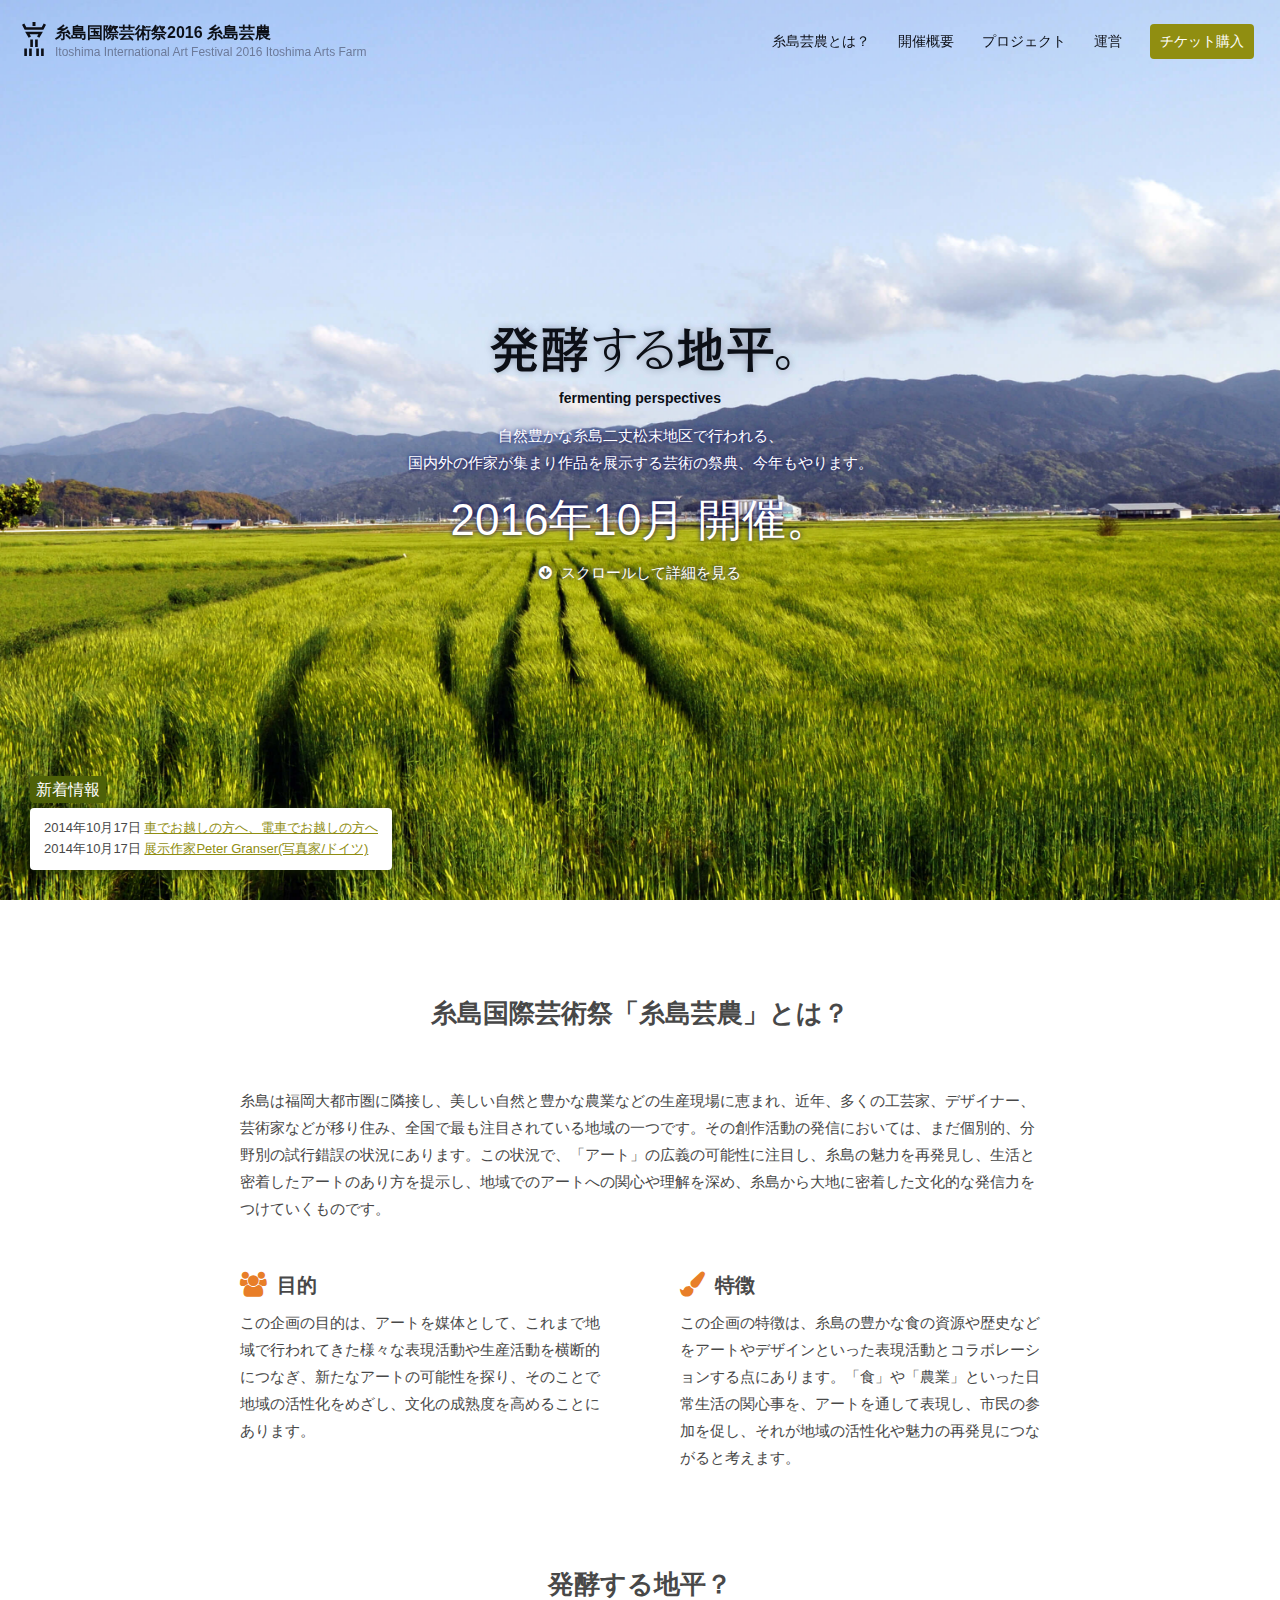
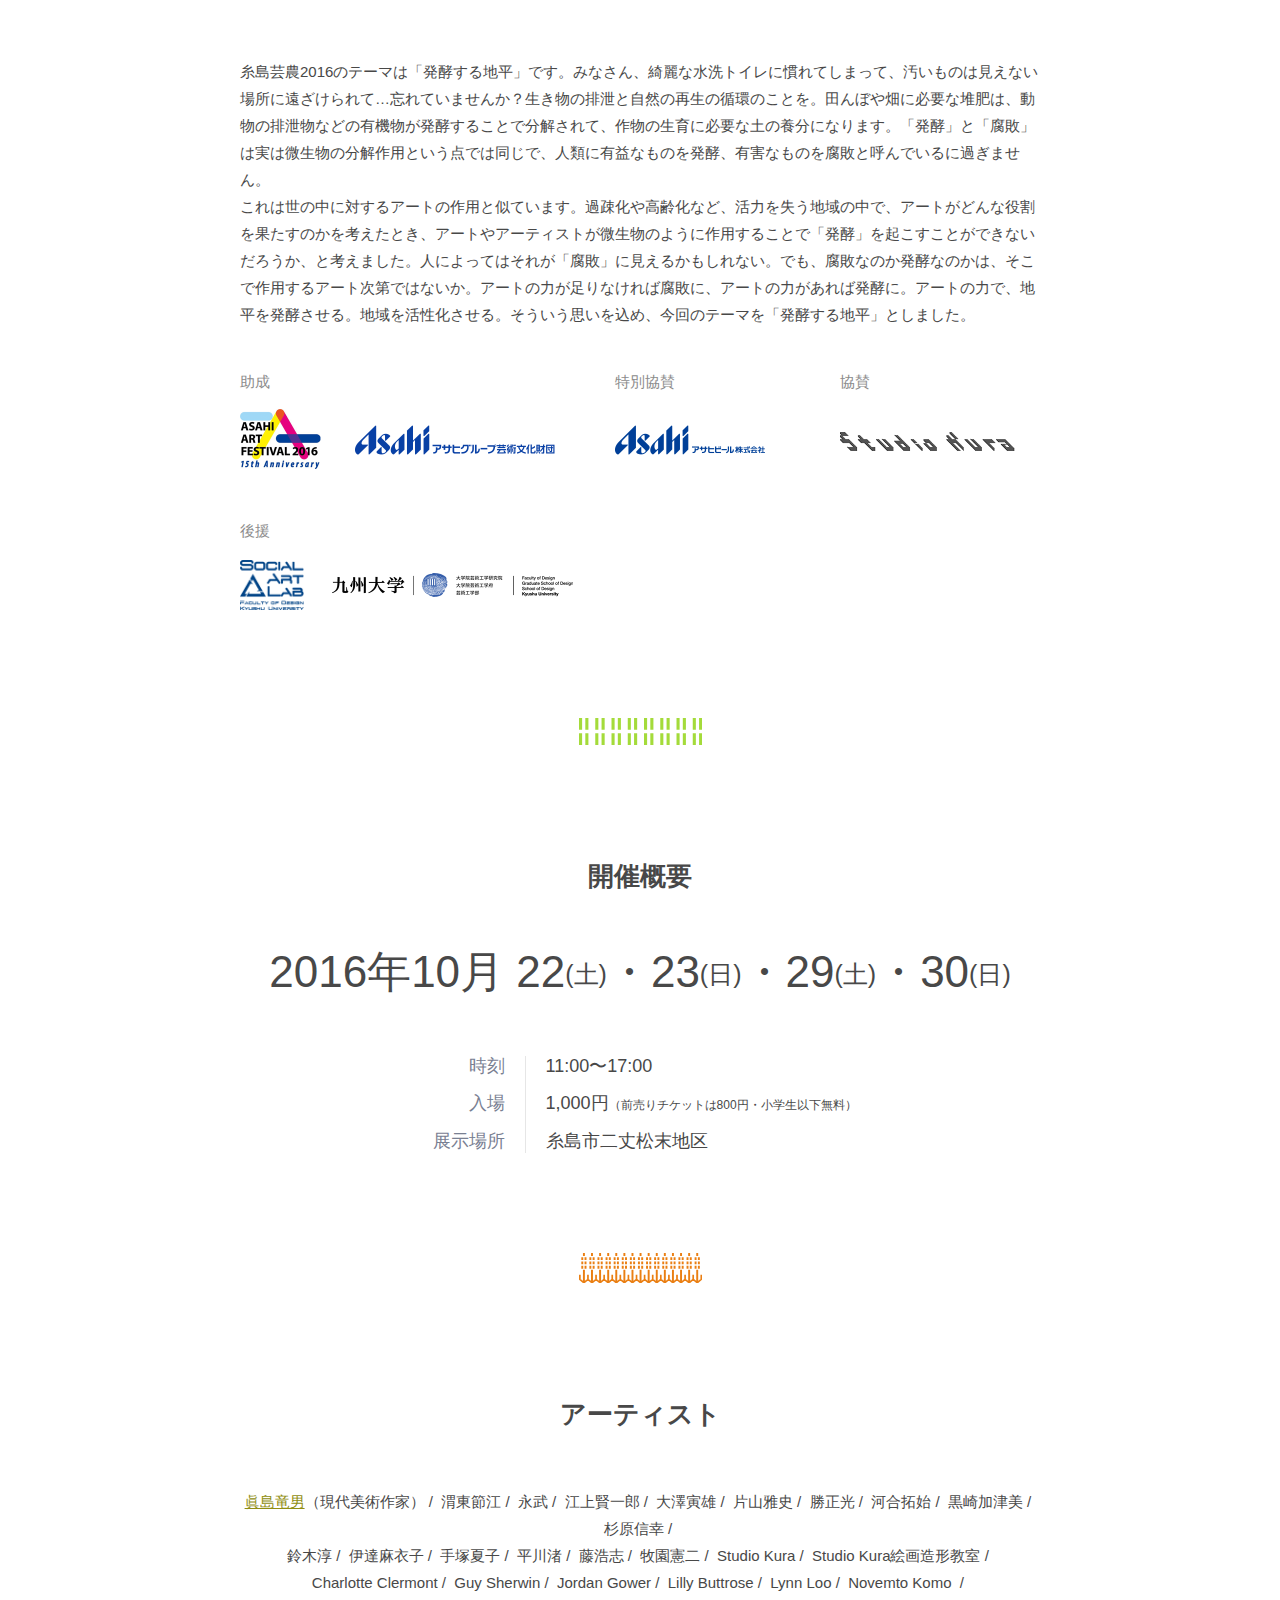
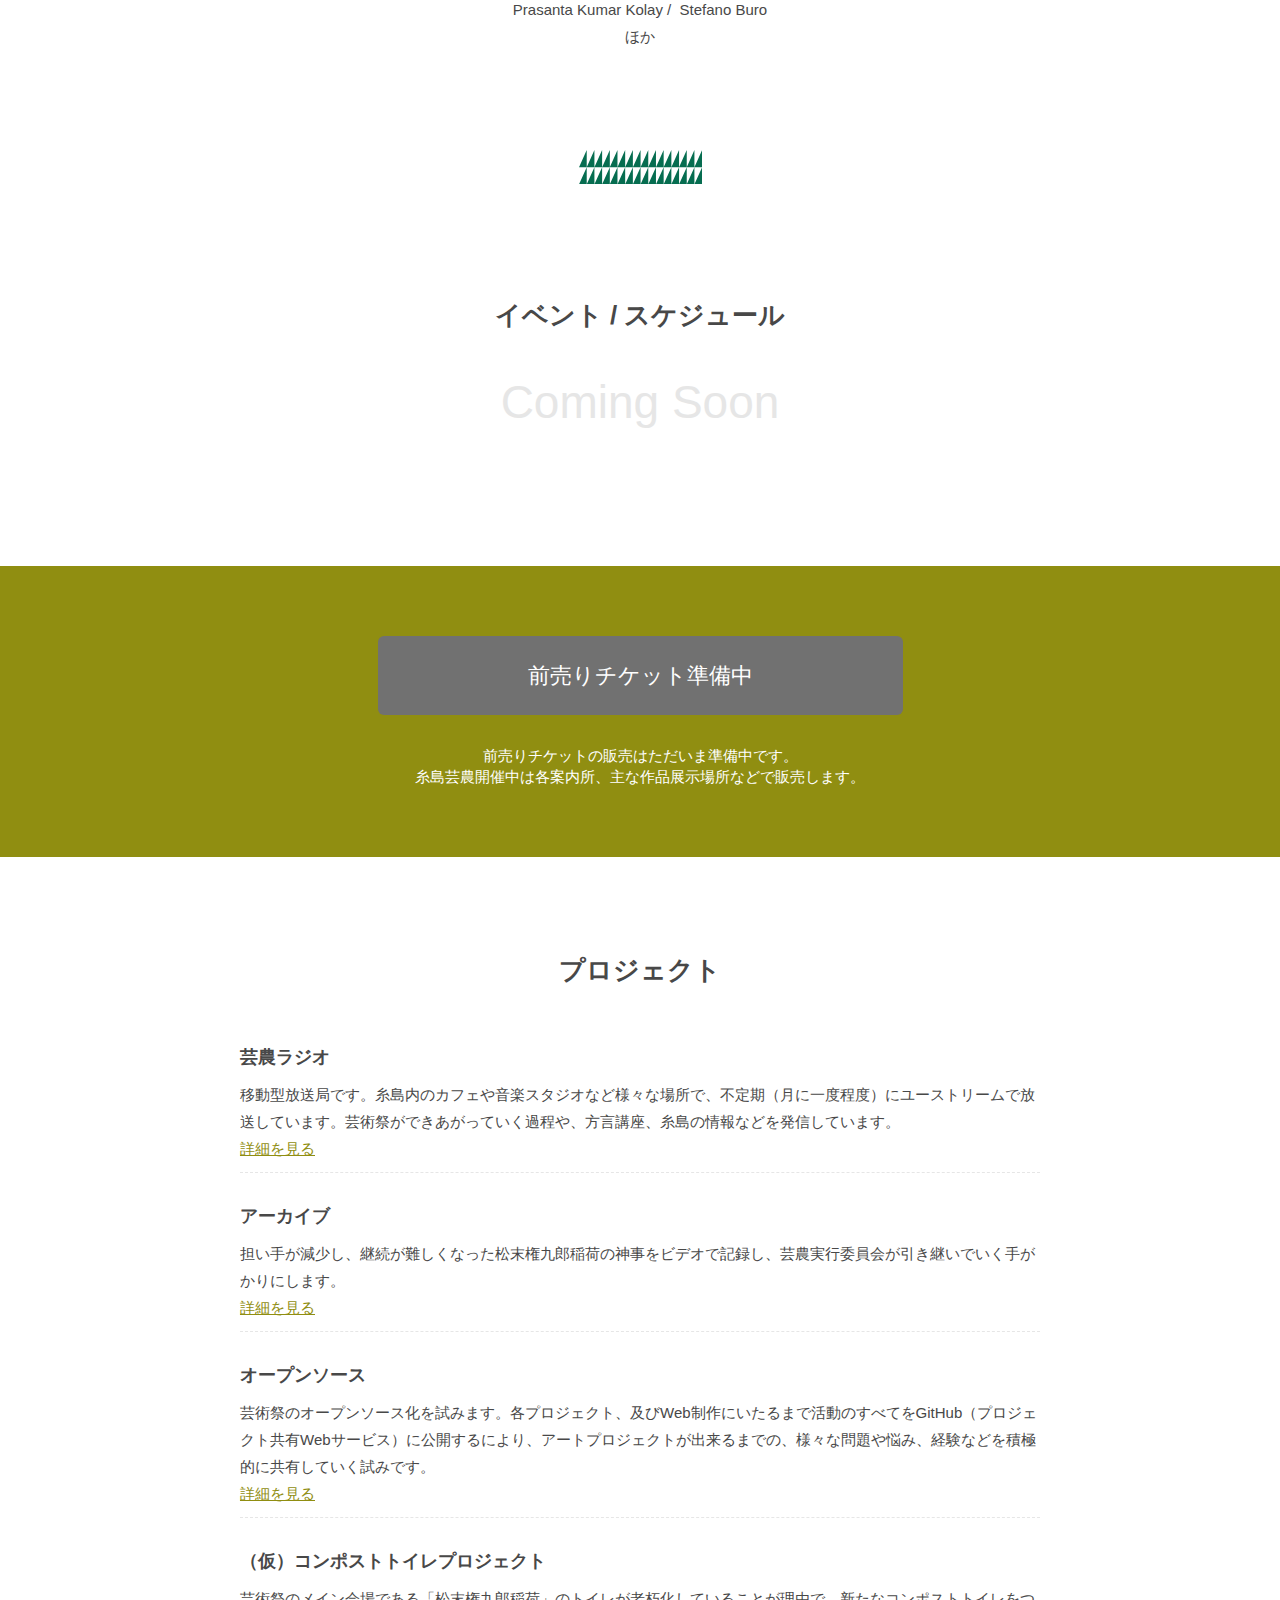
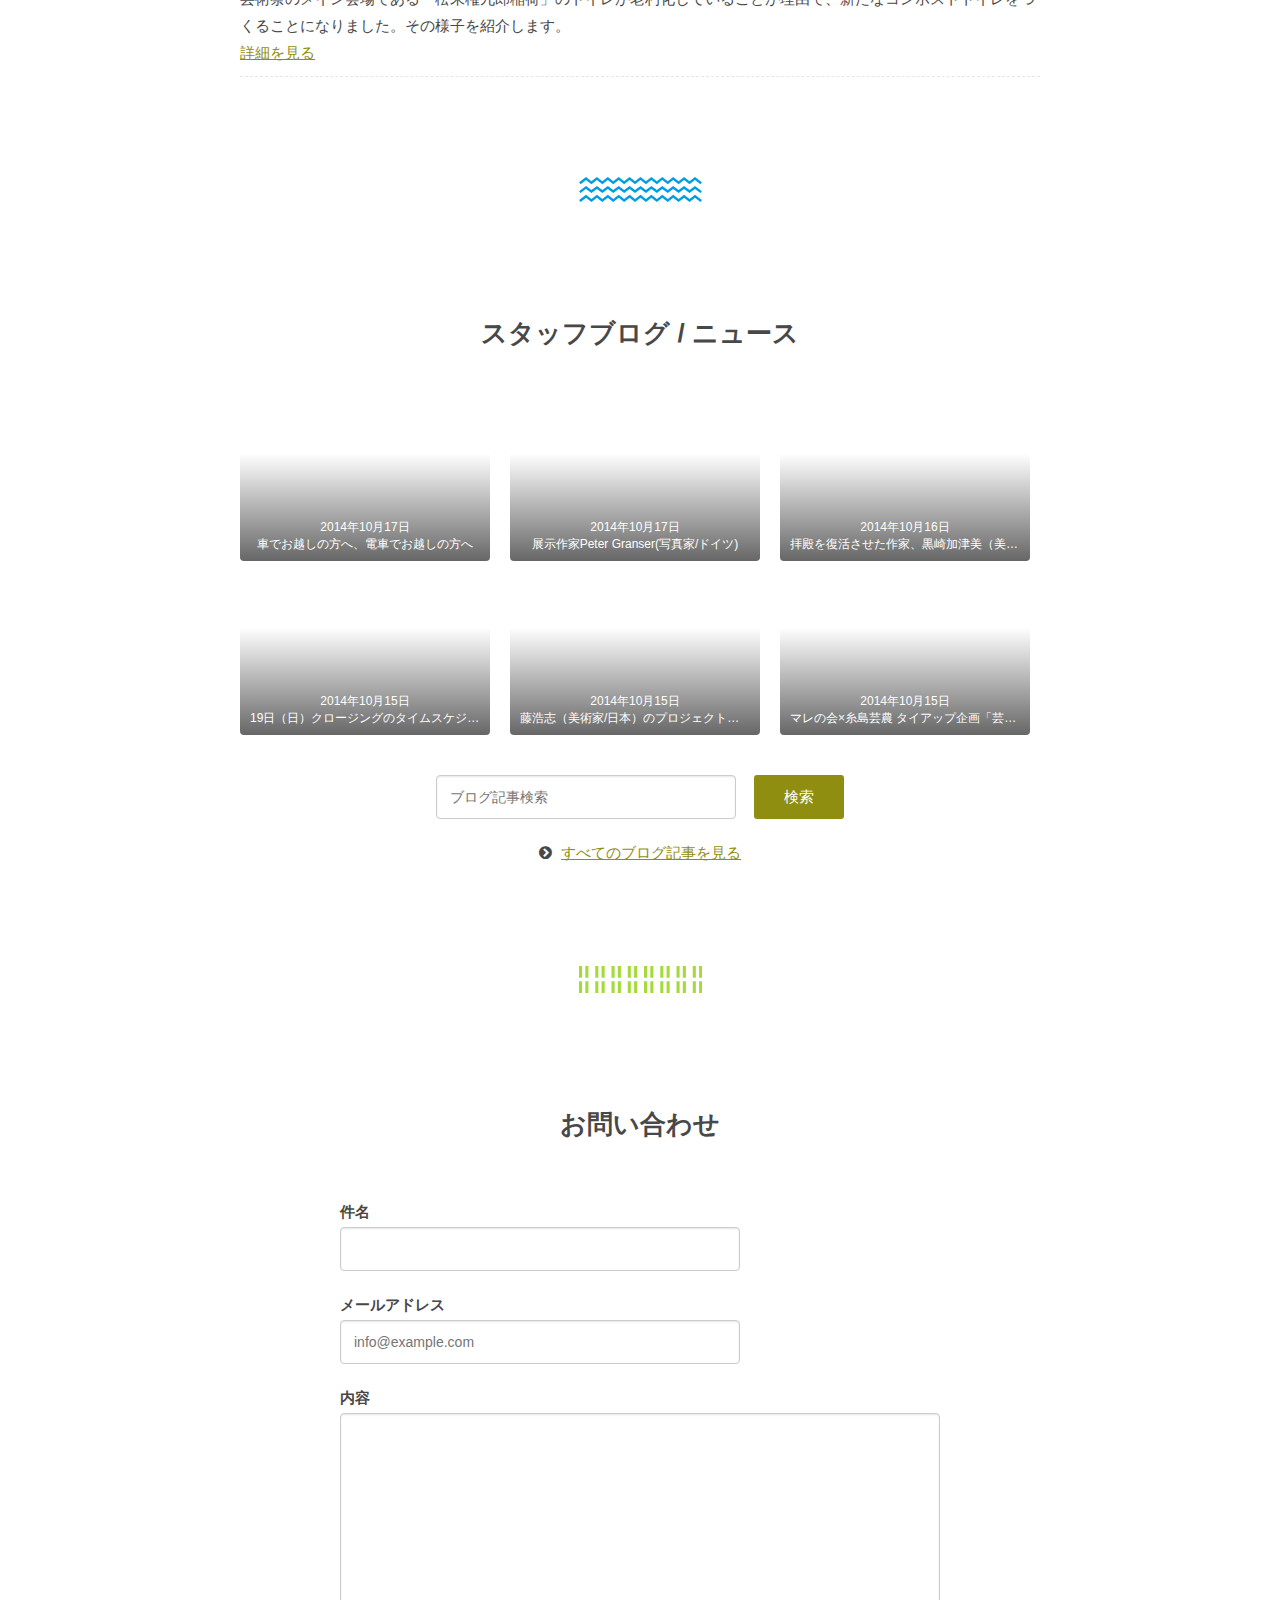
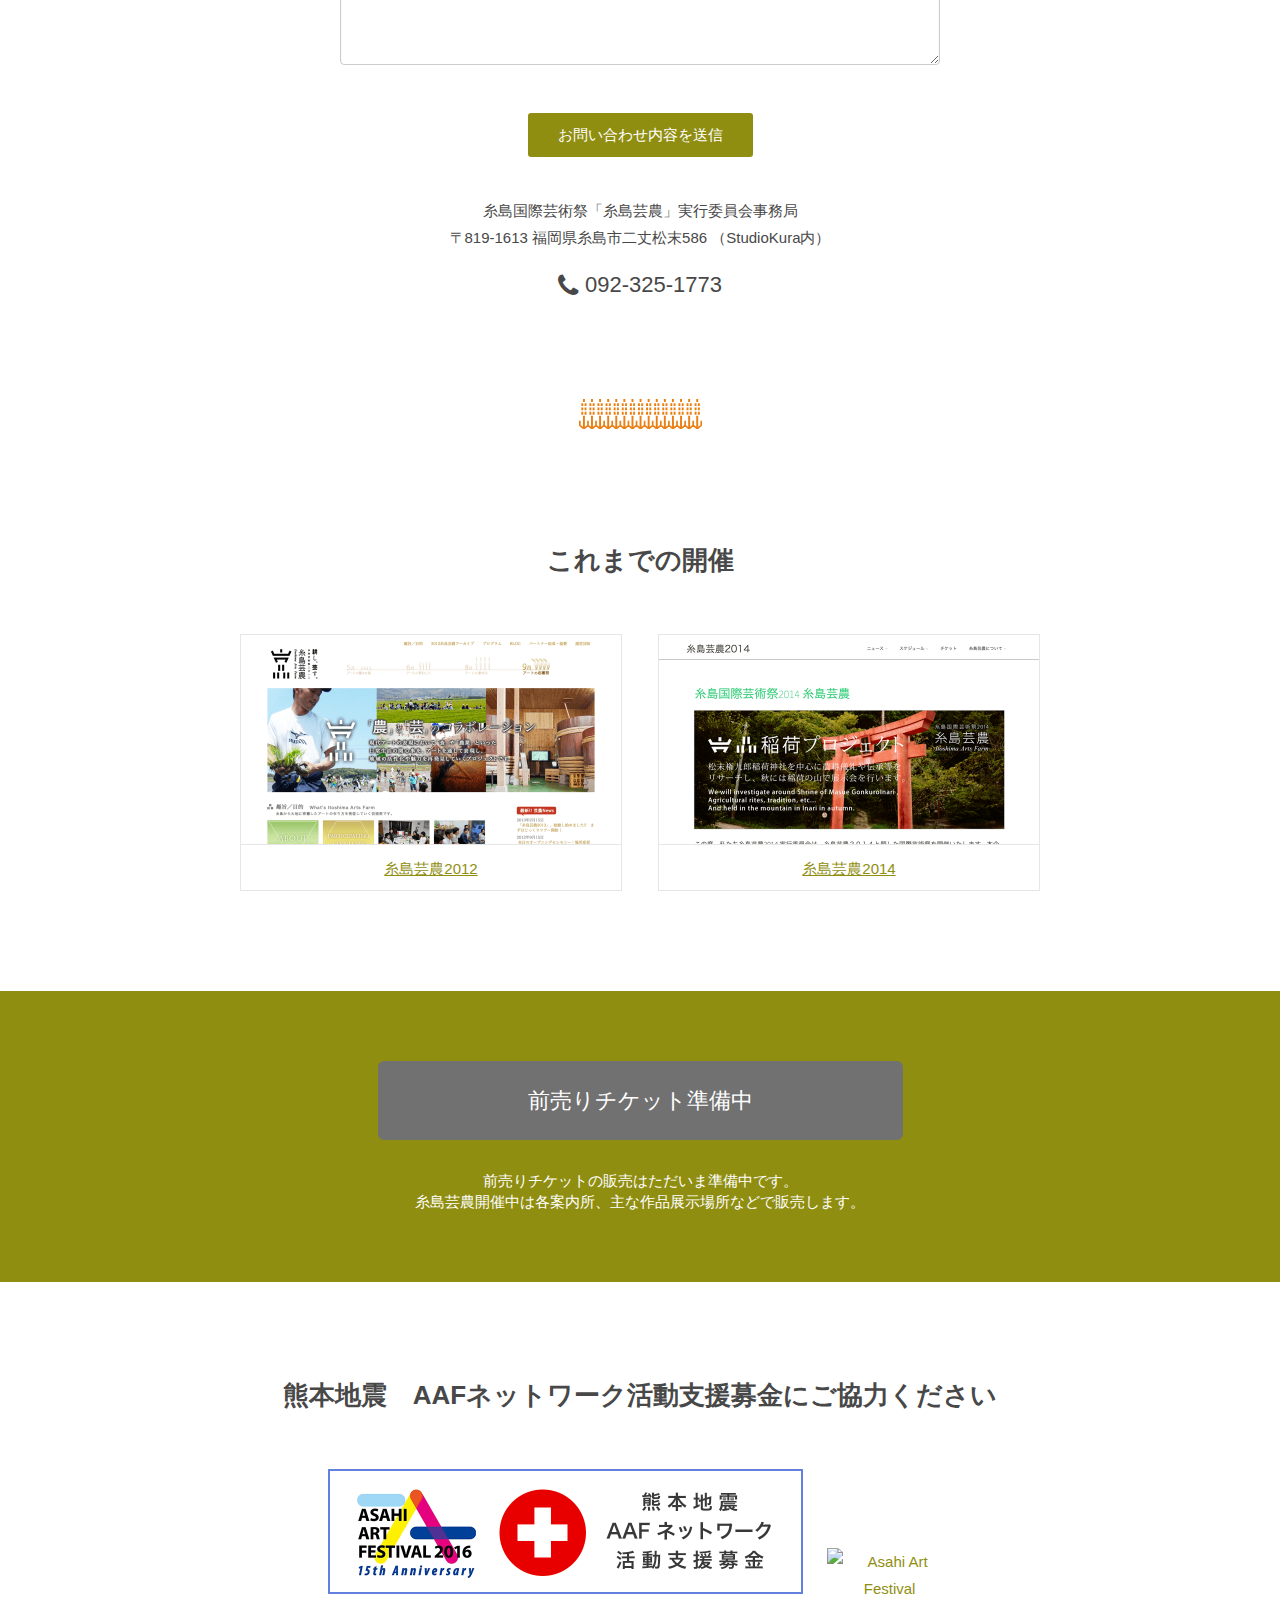
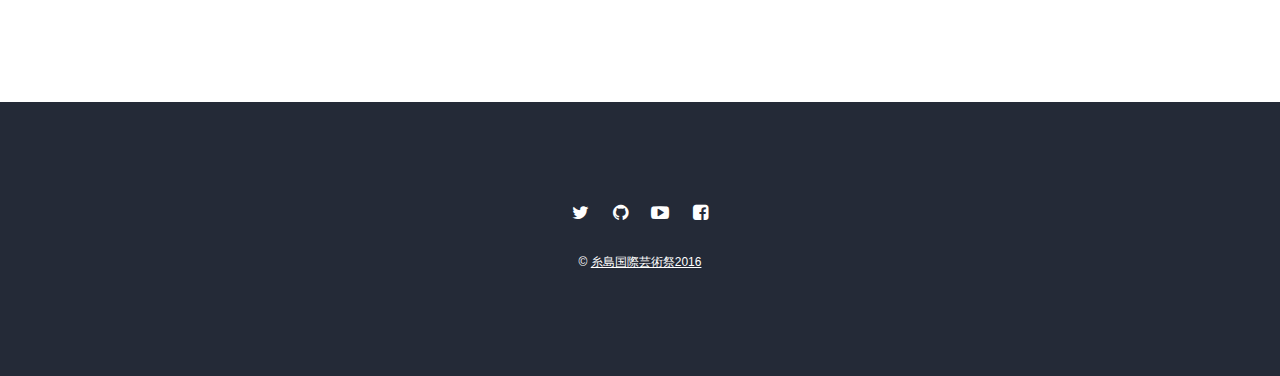
==== index.html @ dcbe7657 "アーティストを追加＋真島さん固定ページへのリンク追加" ====
<!DOCTYPE html>
<html lang="ja">
<head>
  <meta charset="utf-8">
  <meta name="viewport" content="width=device-width">
  <meta name="author" content="糸島芸農2016 実行委員会">
  <title>糸島国際芸術祭2016 糸島芸農 Itoshima International Art Festival 2016 Itoshima Arts Farm</title>
  <meta name="Description" content="自然豊かな糸島二丈松末地区で行われる、国内外の作家が集まり作品を展示する芸術の祭典、今年もやります。">
  <link href="./css/style.css" media="all" rel="stylesheet" type="text/css">
  <link href="./css/font-awesome.min.css" media="all" rel="stylesheet" type="text/css">
  <link rel="apple-touch-icon" sizes="57x57"   href="./images/apple-touch-icon/apple-touch-icon-57x57-precomposed.png">
  <link rel="apple-touch-icon" sizes="114x114" href="./images/apple-touch-icon/apple-touch-icon-114x114-precomposed.png">
  <link rel="apple-touch-icon" sizes="72x72"   href="./images/apple-touch-icon/apple-touch-icon-72x72-precomposed.png">
  <link rel="apple-touch-icon" sizes="144x144" href="./images/apple-touch-icon/apple-touch-icon-144x144-precomposed.png">
  <link rel="icon" href="./images/favicon.ico">
  <script src="./js/header-scroll.js"></script>
  <!-- drawer.css -->
  <link rel="stylesheet" href="./css/drawer.min.css">
  <!-- jquery & iScroll -->
  <script src="./js/jquery.min.js"></script>
  <script src="./js/iscroll.min.js"></script>
  <!-- drawer.js -->
  <script src="./js/drawer.min.js"></script>
  <script src="./js/drawer.js"></script>
  <!-- ページ内リンク遷移時ヘッダーの高さ分ずらす・滑らかに動かす -->
  <script src="./js/jquery-top-header-hight.js"></script>
</head>
<body>
<div class="header header-fullscreen">
  <header>
    <div class="header-inner header-inner-hidden" id="header">
      <h1 class="header-inner-left">
        <a href="./index.html">糸島国際芸術祭2016 糸島芸農<br><span class="english">Itoshima International Art Festival 2016 Itoshima Arts Farm</span></a>
      </h1>

      <div class="drawer drawer--right">
          <button type="button" class="drawer-toggle drawer-hamburger">
            <span class="sr-only">toggle navigation</span>
            <span class="drawer-hamburger-icon"></span>
          </button>
          <nav class="drawer-nav" role="navigation">
            <ul class="drawer-menu">
              <li><a href="#ito-about" class="drawer-menu-item">糸島芸農とは？</a></li>
              <li><a href="#ito-about" class="drawer-menu-item">目的と概要</a></li>
              <li><a href="#ito-theme" class="drawer-menu-item">「発酵する地平」とは</a></li>
              <li><a href="./sample.pdf" class="drawer-menu-item">プレスリリース</a></li>
              <li><a href="#ito-overview" class="drawer-menu-item">開催概要</a></li>
              <li><a href="#ito-artist" class="drawer-menu-item">アーティスト</a></li>
              <li><a href="#ito-schedule" class="drawer-menu-item">イベント&nbsp;/&nbsp;スケジュール</a></li>
              <li><a href="#ito-project" class="drawer-menu-item">プロジェクト</a></li>
              <li><a href="./page.html" class="drawer-menu-item">運営</a></li>
              <li><a href="./page.html" class="drawer-menu-item">運営メンバー</a></li>
              <li><a href="./list.html" class="drawer-menu-item">スタッフブログ&nbsp;/&nbsp;ニュース</a></li>
              <li><a href="#ito-contact" class="drawer-menu-item">お問い合わせ</a></li>
              <li><a href="#ito-history" class="drawer-menu-item">これまでの開催</a></li>
              <li><a href="#ito-ticket" class="drawer-menu-item">チケット購入</a></li>
          </nav>
      </div>

      <div class="navigation header-inner-right">
        <nav>
          <ul>
            <li>
              <a href="#ito-about" class="root">糸島芸農とは？</a>
              <ul>
                <li><a href="#ito-about">目的と概要</a></li>
                <li><a href="#ito-thema">「発酵する地平」とは</a></li>
                <li><a href="./sample.pdf">プレスリリース</a></li>
              </ul>
            </li>
            <li>
              <a href="#ito-overview" class="root">開催概要</a>
              <ul>
                <li><a href="#ito-artist">アーティスト</a></li>
                <li><a href="#ito-schedule">イベント&nbsp;/&nbsp;スケジュール</a></li>
              </ul>
            </li>
            <li><a href="#ito-project" class="root">プロジェクト</a></li>
            <li>
              <a href="./page.html" class="root">運営</a>
              <ul>
                <li><a href="./page.html">運営メンバー</a></li>
                <li><a href="./list.html">スタッフブログ&nbsp;/&nbsp;ニュース</a></li>
                <li><a href="#ito-contact">お問い合わせ</a></li>
                <li><a href="#ito-history">これまでの開催</a></li>
              </ul>
            <li><a href="#ito-ticket" class="ticket">チケット購入</a></li>
          </ul>
        </nav>
      </div>

    </div>
  </header>
  <div class="copy">
    <h2>
      <img src="./images/copy.png" alt="発酵する地平" width="313">
      <span class="copy-english">fermenting perspectives</span>
    </h2>
    <p>自然豊かな糸島二丈松末地区で行われる、<br>国内外の作家が集まり作品を展示する芸術の祭典、今年もやります。</p>
    <p class="header-time">2016年10月&nbsp;開催。</p>
    <div class="header-scroll">
      <i class="fa fa-arrow-circle-down fa-1x entr-link-icon"></i>
      <a href="#ito-about">スクロールして詳細を見る</a>
    </div>
  </div>
  <div class="news">
    <h2>新着情報</h2>
    <ul>
      <li>2014年10月17日&nbsp;<a href="" target="_blank">車でお越しの方へ、電車でお越しの方へ</a></li>
      <li>2014年10月17日&nbsp;<a href="" target="_blank">展示作家Peter Granser(写真家/ドイツ)</a></li>
    </ul>
  </div>
</div>
<section>
  <div class="container">
    <h2 class="title" id="ito-about">糸島国際芸術祭「糸島芸農」とは？</h2>
    <p>糸島は福岡大都市圏に隣接し、美しい自然と豊かな農業などの生産現場に恵まれ、近年、多くの工芸家、デザイナー、芸術家などが移り住み、全国で最も注目されている地域の一つです。その創作活動の発信においては、まだ個別的、分野別の試行錯誤の状況にあります。この状況で、「アート」の広義の可能性に注目し、糸島の魅力を再発見し、生活と密着したアートのあり方を提示し、地域でのアートへの関心や理解を深め、糸島から大地に密着した文化的な発信力をつけていくものです。</p>
    <div class="about-inner container-left">
      <h3 class="inner-title"><i class="fa fa-users about-icon"></i>目的</h3>
      <p>この企画の目的は、アートを媒体として、これまで地域で行われてきた様々な表現活動や生産活動を横断的につなぎ、新たなアートの可能性を探り、そのことで地域の活性化をめざし、文化の成熟度を高めることにあります。</p>
    </div>
    <div class="about-inner container-right">
      <h3 class="inner-title"><i class="fa fa-paint-brush about-icon"></i>特徴</h3>
      <p>この企画の特徴は、糸島の豊かな食の資源や歴史などをアートやデザインといった表現活動とコラボレーションする点にあります。「食」や「農業」といった日常生活の関心事を、アートを通して表現し、市民の参加を促し、それが地域の活性化や魅力の再発見につながると考えます。</p>
    </div>
  </div>
</section>
<section>
  <div class="container">
    <h2 class="title" id="ito-thema">発酵する地平？</h2>
    <p>糸島芸農2016のテーマは「発酵する地平」です。みなさん、綺麗な水洗トイレに慣れてしまって、汚いものは見えない場所に遠ざけられて…忘れていませんか？生き物の排泄と自然の再生の循環のことを。田んぼや畑に必要な堆肥は、動物の排泄物などの有機物が発酵することで分解されて、作物の生育に必要な土の養分になります。「発酵」と「腐敗」は実は微生物の分解作用という点では同じで、人類に有益なものを発酵、有害なものを腐敗と呼んでいるに過ぎません。</p>
    <p>これは世の中に対するアートの作用と似ています。過疎化や高齢化など、活力を失う地域の中で、アートがどんな役割を果たすのかを考えたとき、アートやアーティストが微生物のように作用することで「発酵」を起こすことができないだろうか、と考えました。人によってはそれが「腐敗」に見えるかもしれない。でも、腐敗なのか発酵なのかは、そこで作用するアート次第ではないか。アートの力が足りなければ腐敗に、アートの力があれば発酵に。アートの力で、地平を発酵させる。地域を活性化させる。そういう思いを込め、今回のテーマを「発酵する地平」としました。</p>
    <div class="container-left sponsor sponsor-1">
      <h4>助成</h4>
      <img src="./images/sponsor/sponsor_aaf.png" alt="アサヒ・アート・フェスティバル" width="81">
      <img src="./images/sponsor/sponsor_asahi_art.png" alt="公益財団法人 アサヒグループ芸術文化財団" width="200" class="sponsor-asahi">
    </div>
    <div class="container-left sponsor sponsor-2">
      <h4>特別協賛</h4>
      <img src="./images/sponsor/sponsor_asahi.png" alt="アサヒビール株式会社" width="150" class="sponsor-asahi-art">
    </div>
    <div class="container-right sponsor sponsor-3">
      <h4>協賛</h4>
      <img src="./images/sponsor/sponsor_sk.png" alt="StudioKura" width="175" class="sponsor-sk">
    </div>
    <div class="container-left sponsor sponsor-4">
      <h4>後援</h4>
      <img src="./images/sponsor/sponsor_sal.png" alt="Social Art Lab" width="64" class="sponsor-sal">
      <img src="./images/sponsor/sponsor_kyushu_u.png" alt="九州大学" width="241" class="sponsor-kyushu-u">
    </div>
  </div>
</section>
<div class="border">
  <img src="./images/border/border_01.svg" alt="border" width="123">
</div>
<section>
  <div class="container">
    <h2 class="title" id="ito-overview">開催概要</h2>
    <p class="event-about-time"><span class="event-about-time-ym">2016年10月</span>&nbsp;22<span class="event-about-time-small">(土)</span>・23<span class="event-about-time-small">(日)</span>・29<span class="event-about-time-small">(土)</span>・30<span class="event-about-time-small">(日)</span></p>
    <table border="0" cellspacing="0" cellpadding="0" class="event-about">
      <tr>
        <th valign="top">時刻</th>
        <td valign="top">11:00〜17:00</td>
      </tr>
      <tr>
        <th valign="top">入場</th>
        <td valign="top">1,000円<span class="event-abou-small">（前売りチケットは800円・小学生以下無料）</span></td>
      </tr>
      <tr>
        <th valign="top">展示場所</th>
        <td valign="top">糸島市二丈松末地区</td>
      </tr>
    </table>
  </div>
</section>
<div class="border">
  <img src="./images/border/border_02.svg" alt="border" width="123">
</div>
<section>
  <div class="container">
    <h2 class="title" id="ito-artist">アーティスト</h2>
    <p class="center">
      <a href="http://www.ito-artsfarm.com/majima/">眞島竜男</a>（現代美術作家）&nbsp;/&nbsp;
        渭東節江&nbsp;/&nbsp;
        永武&nbsp;/&nbsp;
        江上賢一郎&nbsp;/&nbsp;
        大澤寅雄&nbsp;/&nbsp;
        片山雅史&nbsp;/&nbsp;
        勝正光&nbsp;/&nbsp;
        河合拓始&nbsp;/&nbsp;
        黒崎加津美&nbsp;/&nbsp;
        杉原信幸&nbsp;/&nbsp;<br> 
        鈴木淳&nbsp;/&nbsp;
        伊達麻衣子&nbsp;/&nbsp;
        手塚夏子&nbsp;/&nbsp;
        平川渚&nbsp;/&nbsp;
        藤浩志&nbsp;/&nbsp;
        牧園憲二&nbsp;/&nbsp;
        Studio Kura&nbsp;/&nbsp;
        Studio Kura絵画造形教室&nbsp;/&nbsp;<br> 
        Charlotte Clermont&nbsp;/&nbsp;
        Guy Sherwin&nbsp;/&nbsp;
        Jordan Gower&nbsp;/&nbsp;
        Lilly Buttrose&nbsp;/&nbsp;
        Lynn Loo&nbsp;/&nbsp;
        Novemto Komo &nbsp;/&nbsp;<br> 
        Prasanta Kumar Kolay&nbsp;/&nbsp;
        Stefano Buro<br> 
        ほか

    </p>
  </div>
</section>
<div class="border">
  <img src="./images/border/border_03.svg" alt="border" width="123">
</div>
<section>
  <div class="container">
    <h2 class="title" id="ito-schedule">イベント&nbsp;/&nbsp;スケジュール</h2>
    <p class="coming-soon">Coming Soon</p>
  </div>
</section>
<section>
  <div class="ticket" id="ito-ticket">
    <a href="#" class="disable">前売りチケット準備中</a>
    <p class="center ticket-description">前売りチケットの販売はただいま準備中です。<br>糸島芸農開催中は各案内所、主な作品展示場所などで販売します。</p>
  </div>
</section>
<section>
  <div class="container">
    <h2 class="title" id="ito-project">プロジェクト</h2>
    <h3>芸農ラジオ</h3>
    <div class="text-list">
      <p>移動型放送局です。糸島内のカフェや音楽スタジオなど様々な場所で、不定期（月に一度程度）にユーストリームで放送しています。芸術祭ができあがっていく過程や、方言講座、糸島の情報などを発信しています。</p>
      <a href="">詳細を見る</a>
    </div>
    <h3>アーカイブ</h3>
    <div class="text-list">
      <p>担い手が減少し、継続が難しくなった松末権九郎稲荷の神事をビデオで記録し、芸農実行委員会が引き継いでいく手がかりにします。</p>
      <a href="">詳細を見る</a>
    </div>
    <h3>オープンソース</h3>
    <div class="text-list">
      <p>芸術祭のオープンソース化を試みます。各プロジェクト、及びWeb制作にいたるまで活動のすべてをGitHub（プロジェクト共有Webサービス）に公開するにより、アートプロジェクトが出来るまでの、様々な問題や悩み、経験などを積極的に共有していく試みです。</p>
      <a href="">詳細を見る</a>
    </div>
    <h3>（仮）コンポストトイレプロジェクト</h3>
    <div class="text-list">
      <p>芸術祭のメイン会場である「松末権九郎稲荷」のトイレが老朽化していることが理由で、新たなコンポストトイレをつくることになりました。その様子を紹介します。</p>
      <a href="">詳細を見る</a>
    </div>
  </div>
</section>
<div class="border">
  <img src="./images/border/border_04.svg" alt="border" width="123">
</div>
<section>
  <div class="container">
    <h2 class="title">スタッフブログ&nbsp;/&nbsp;ニュース</h2>
    <div class="entry">
      <ul>
        <li>
          <a href="./post.html">
            <div class="image" style="background-image: url(http://www.ito-artsfarm.com/wp-content/uploads/2014/10/10744075_708462452577967_714604928_o.jpg);">
              <div class="gradation">
                <p>2014年10月17日<br>車でお越しの方へ、電車でお越しの方へ</p>
              </div>
            </div>
          </a>
        </li>
        <li>
          <a href="./post.html">
            <div class="image" style="background-image: url(http://www.ito-artsfarm.com/wp-content/uploads/2014/09/p_peter.jpg);">
              <div class="gradation">
                <p>2014年10月17日<br>展示作家Peter Granser(写真家/ドイツ)</p>
              </div>
            </div>
          </a>
        </li>
        <li>
          <a href="./post.html">
            <div class="image" style="background-image: url(http://www.ito-artsfarm.com/wp-content/uploads/2014/10/L.jpg);">
              <div class="gradation">
                <p>2014年10月16日<br>拝殿を復活させた作家、黒崎加津美（美術家/日本）</p>
              </div>
            </div>
          </a>
        </li>
        <li>
          <a href="./post.html">
            <div class="image" style="background-image: url(http://www.ito-artsfarm.com/wp-content/uploads/2014/10/inari.jpg);">
              <div class="gradation">
                <p>2014年10月15日<br>19日（日）クロージングのタイムスケジュール</p>
              </div>
            </div>
          </a>
        </li>
        <li>
          <a href="./post.html">
            <div class="image" style="background-image: url(http://www.ito-artsfarm.com/wp-content/uploads/2014/10/zaurusu02.jpg);">
              <div class="gradation">
                <p>2014年10月15日<br>藤浩志（美術家/日本）のプロジェクト、かえっこバザール</p>
              </div>
            </div>
          </a>
        </li>
        <li>
          <a href="./post.html">
            <div class="image" style="background-image: url(http://www.ito-artsfarm.com/wp-content/uploads/2014/09/p_marenokai.jpg);">
              <div class="gradation">
                <p>2014年10月15日<br>マレの会×糸島芸農 タイアップ企画「芸能×芸農」</p>
              </div>
            </div>
          </a>
        </li>
      </ul>
    </div>
    <form action="#">
      <div class="center mg-t20">
        <input id="" name="" type="text" class="entry-search input" value="" size="8" tabindex="1" placeholder="ブログ記事検索">
        <input id="" name="" type="submit" value="検索" tabindex="4" class="submit-side">
        <div>
          <i class="fa fa-chevron-circle-right fa-1x entr-link-icon"></i>
          <a href="">すべてのブログ記事を見る</a>
        </div>
      </div>
    </form>
  </div>
</section>
<div class="border">
  <img src="./images/border/border_01.svg" alt="border" width="123">
</div>
<section>
  <div class="container">
    <h2 class="title" id="ito-contact">お問い合わせ</h2>
    <form action="#">
      <div class="support">
        <label class="label" id="" for="">件名</label>
        <input id="" name="" type="text" class="w-400 input" value="" size="8" tabindex="1">
        <label class="label" id="" for="">メールアドレス</label>
        <input id="" name="" type="email" class="w-400 input" value="" maxlength="255" tabindex="2" placeholder="info@example.com">
        <label class="label" id="" for="">内容</label>
        <textarea id="" name="" class="w-600 input" spellcheck="" rows="10" cols="50" tabindex="3"></textarea>
        <input id="" name="" type="submit" value="お問い合わせ内容を送信" tabindex="4" class="submit">
      </div>
    </form>
    <p class="center">糸島国際芸術祭「糸島芸農」実行委員会事務局<p>
    <p class="center">〒819-1613 福岡県糸島市二丈松末586 （StudioKura内）</p>
    <p class="center phone"><i class="fa fa-phone fa-1x"></i>092-325-1773</p>
  </div>
</section>
<div class="border">
  <img src="./images/border/border_02.svg" alt="border" width="123">
</div>
<section>
  <div class="container">
    <h2 class="title" id="ito-history">これまでの開催</h2>
    <a href="http://2012.ito-artsfarm.com/" target="_blank" class="container-left history">
      <img src="./images/history/2012.png" alt="糸島芸農2012" width="380">
      <p>糸島芸農2012</p>
    </a>
    <a href="http://2014.ito-artsfarm.com/" target="_blank" class="container-right history">
      <img src="./images/history/2014.png" alt="糸島芸農2014" width="380">
      <p>糸島芸農2014</p>
    </a>
  </div>
</section>
<section>
  <div class="ticket" id="ito-ticket">
    <a href="#" class="disable">前売りチケット準備中</a>
    <p class="center ticket-description">前売りチケットの販売はただいま準備中です。<br>糸島芸農開催中は各案内所、主な作品展示場所などで販売します。</p>
  </div>
</section>
<section>
  <div class="container">
    <h2 class="title">熊本地震　AAFネットワーク活動支援募金にご協力ください</h2>
    <div class="banner">
      <a href="http://www.asahi-artfes.net/news/2016/04/aaf-15.html" target="_blank"><img src="./images/banner_kumamoto.png" alt="熊本地震　AAFネットワーク活動支援募金" width="475" class="aaf-kumamoto"></a>
      <a href="http://www.asahi-artfes.net/" target="_blank"><img src="http://www.asahi-artfes.net/banner/banner_aaf2010_square.gif" alt="Asahi Art Festival" width="125" class="aaf"></a>
    </div>
  </div>
</section>
<footer>
  <div class="footer">
    <ul class="social">
      <li><a href="https://twitter.com/ItoArtsFarm" class="fa fa-twitter fa-1x" target="_blank"></a></li>
      <li><a href="https://github.com/ito-artsfarm" class="fa fa-github fa-1x" target="_blank"></a></li>
      <li><a href="https://www.youtube.com/channel/UChYMr26nJDUwromf-owl6fw" class="fa fa-youtube-play fa-1x" target="_blank"></a></li>
      <li><a href="https://www.facebook.com/%E7%B3%B8%E5%B3%B6%E8%8A%B8%E8%BE%B2-143252965796552/" class="fa fa-facebook-square fa-1x" target="_blank"></a></li>
    </ul>
    &copy;&nbsp;<a href="http://www.ito-artsfarm.com/">糸島国際芸術祭2016</a>
  </div>
</footer>
</body>
</html>
---- css/style.css ----
body,h1,h2,h3,h4,h5,h6,p,ul,li {
  padding: 0;
  margin: 0;
}

body {
  font-family: "Helvetica Neue", "Helvetica", Helvetica, Arial, sans-serif;
  font-size: 15px;
  line-height: 180%;
  color: #484848;
}

a {
  color: #908e11;
}

a:hover {
  color: #656314;
}

.center {
  text-align: center;
}

.mg-t20 {
  margin-top: 20px;
}

.container:after,
.entry:after,
.navigation:after,
.header-inner:after,
.entry-longitudina li:after {
  content: "";
  clear: both;
  display: block;
}

/* common - container */

.container {
  max-width: 800px;
  margin: 0 auto 100px;
  padding: 0 30px;
}

@media screen and (max-width: 700px) {
  .container {
    margin: 0 auto 50px;
  }
}

.container-right {
  float: right;
}

.container-left {
  float: left;
}

@media screen and (max-width: 800px) {
  .container-right {
    float: none;
  }

  .container-left {
    float: none;
  }
}

.title {
  text-align: center;
  margin: 0 0 60px;
  font-size: 26px;
}

@media screen and (max-width: 460px) {
  .title {
    margin: 0 0 20px;
    font-size: 20px;
  }
}

.inner-title {
  margin: 0 0 10px;
  font-size: 20px;
}

.coming-soon {
  text-align: center;
  font-size: 46px;
  color: #e6e6e6;
  padding-bottom: 50px;
}

.border {
  text-align: center;
  margin-bottom: 110px;
}

@media screen and (max-width: 700px) {
  .border {
    margin-bottom: 40px;
  }
}

/* common - data */

.data {
  font-size: 12px;
  color: #b7bfd2;
}

.data i {
  margin-right: 5px;
  vertical-align: 1px;
}

.data a {
  color: #b7bfd2;
  text-decoration: underline;
  margin-right: 5px;
}

.data-margin {
  margin-left: 20px;
}

.data-margin-top {
  margin-top: 20px;
}

/* common - entry */

.entry li {
  width: 250px;
  height: 154px;
  list-style: none;
  float: left;
  margin: 0 20px 20px 0;
  transition-property: opacity;
  transition-duration: .5s;
}

.entry li:hover {
  opacity: .6;
}

.entry li:nth-child(3n) {
  margin-right: 0;
}

.entry .image,
.entry .gradation {
  width: 250px;
  height: 154px;
  border-radius: 4px;
}

.entry .image {
  background-size: cover;
  background-position: center top;
}

.entry .gradation {
  background: linear-gradient(to bottom, rgba(0,0,0,0) 0%,rgba(0,0,0,0) 30%,rgba(0,0,0,.6) 100%);
  filter: progid:DXImageTransform.Microsoft.gradient( startColorstr='#00000000', endColorstr='#80000000',GradientType=0 ); /* IE6-9 */
  position: relative;
}

.entry p {
  color: #fff;
  position: absolute;
  bottom: 8px;
  left: 10px;
  text-align: center;
  line-height: 140%;
  font-size: 12px;
  width: 230px;
  white-space: nowrap;
  overflow: hidden;
  text-overflow: ellipsis;
}

.entr-link-icon {
  margin-right: 5px;
  font-size: 13px;
}

.entry-search {
  width: 300px;
}

@media screen and (min-width: 520px) and (max-width: 860px) {
  .entry {
    width: 520px;
    margin: 0 auto;
  }

  .entry li:nth-child(2n) {
    margin-right: 0;
  }

  .entry li:nth-child(3) {
    margin-right: 20px;
  }
}

@media screen and (max-width: 520px) {
  .entry {
    width: 100%;
    margin: 0 auto;
  }

  .entry li,
  .entry .image,
  .entry .gradation,
  .entry p {
    width: 100%;
  }

  .entry-search {
    width: 160px;
  }
}

/* common - entry-longitudina */

.entry-longitudina li {
  list-style: none;
  padding-bottom: 50px;
  border-bottom: 1px solid #e6e6e6;
  margin-bottom: 60px;
}

.entry-longitudina li:last-child {
  border-bottom: none;
  margin-bottom: 0;
}

.entry-longitudina a.image {
  width: 250px;
  float: left;
  transition-property: opacity;
  transition-duration: .5s;
}

.entry-longitudina a.image:hover {
  opacity: .6;
}

.entry-longitudina .image {
  width: 250px;
  height: 154px;
  border-radius: 4px;
  background-size: cover;
  background-position: center top;
}

.entry-longitudina .description {
  max-width: 520px;
  padding-left: 280px;
}

.entry-longitudina .multiple-lines {
  max-width: 500px;
  height: 110px;
  position: relative;
  padding-right: 1em;
  overflow: hidden;
}

.entry-longitudina .multiple-lines:before {
  content: "...";
  position: absolute;
  right: 3px;
  bottom: 3px;
  display: inline-block;
  width: 1em;
}

.entry-longitudina .multiple-lines:after {
  content: "";
  position: relative;
  right: -1em;
  width: 1em;
  height: 100%;
}

@media screen and (max-width: 590px) {
  .entry-longitudina li {
    padding-bottom: 30px;
    margin-bottom: 30px;
  }

  .entry-longitudina a.image {
    width: 100%;
    float: none;
  }

  .entry-longitudina .image {
    width: 100%;
    float: none;
    height: 200px;
    background-position: center;
  }

  .entry-longitudina .description {
    margin-top: 30px;
    max-width: 100%;
    padding-left: 0;
  }
}

.entry-longitudina .description h3 {
  font-size: 18px;
  margin-bottom: 10px;
}

.entry-longitudina .description h3 a {
  color: #484848;
  text-decoration: none;
  transition-property: opacity;
  transition-duration: .5s;
}

.entry-longitudina .description h3 a:hover {
  opacity: .6;
}

.entry-longitudina .description p a {
  text-decoration: underline;
}

/* common - text-list */

.text-list {
  margin: 10px 0 30px;
  padding-bottom: 10px;
  border-bottom: 1px dashed #e6e6e6;
}

/* common - form */

input[type="text"],
input[type="email"],
select,
textarea {
  -webkit-appearance: none;
  -moz-appearance: none;
  appearance: none;
  border: 1px solid #ccc;
  font-size: 14px;
  padding: 13px;
  border-radius: 4px;
  box-sizing: border-box;
  box-shadow: inset 0 1px 2px rgba(0,0,0,.1);
}

textarea {
  line-height: 160%;
}

input:focus,
textarea:focus {
  outline: 0;
  box-shadow:0 0 0 1px #908e11;
  border: 1px solid #908e11;
  box-sizing: border-box;
}

input[type="submit"] {
  display: block;
  padding: 12px 30px;
  line-height: 20px;
  background-color: #908e11;
  color: #fff;
  font-size: 15px;
  border-radius: 3px;
  border: none;
  box-sizing: border-box;
  cursor: pointer;
  transition-property: background;
  transition-duration: .5s;
}

input[type="submit"]:hover {
  background-color: #656314;
}

.w-300 {
  width: 300px;
}

.w-400 {
  width: 400px;
}

@media screen and (max-width: 460px) {
  .w-300,
  .w-400 {
    width: 100%;
    box-sizing: border-box;
  }
}

.w-600 {
  width: 600px;
}

.support {
  width: 600px;
  margin: 0 auto;
}

@media screen and (max-width: 600px) {
  .support,
  .w-600 {
    width: 100%;
    box-sizing: border-box;
  }
}

.label {
  display: block;
  font-weight: bold;
  padding-bottom: 2px;
}

.input {
  margin-bottom: 20px;
}

.submit {
  margin: 20px auto 40px;
}

.submit-side {
  display: inline-block !important;
  margin-left: 14px;
}

/* header */

.header-fullscreen {
  width: 100%;
  height: 100vh;
  background-image: url(../images/header_bg.jpg);
  background-size: cover;
  background-position: center;
  margin-bottom: 100px;
}

.pages-header {
  width: 100%;
  height: 180px;
  background-image: url(../images/header_bg.jpg);
  background-size: cover;
  background-position: center;
  margin-bottom: 66px;
}

@media screen and (max-width: 460px) {
  .pages-header,
  .header-fullscreen {
    margin-bottom: 50px;
  }
}

.header h1 {
    color: #0c0f16;
    font-size: 16px;
    width: 350px;
    line-height: 110%;
    padding-left: 33px;
    padding-top: 2px;
    height: 40px;
    text-align: left;
    background-image: url(../images/logo.svg);
    background-size: 24px 34px;
    background-repeat: no-repeat;
    margin: 22px 0 0 22px;
}

.header h1 .english {
  font-size: 12px;
  font-weight: normal;
  color: #6c7a9a;
}

.header h1 a {
    color: #0c0f16;
    text-decoration: none;
}

@media screen and (max-width: 460px) {
  .header h1 {
    font-size: 14px;
    width: 230px;
    margin: 14px 0 0 22px;
    background-position: 0 7px;
  }

  .header h1 .english {
    font-size: 10px;
    line-height: 10px;
  }
}

.header-inner {
  position: fixed;
  top: 0;
  width: 100%;
  height: 83px;
  background: #fff;
  transition: all .5s ease;
  box-shadow:0 1px 0 0 #e3e3e3;
  z-index: 100;
}

.header-inner-hidden {
  background: none;
  box-shadow: none;
  transition: all .5s ease;
}

.header-inner-left {
  float: left;
}

.header-inner-right {
  float: right;
}

/* header - navigation + drawer */

.drawer {
  display: none;
}

@media screen and (max-width: 944px) {
  .navigation {
    display: none;
  }
  .drawer {
    display: flex;
  }
}

/* header - navigation */

.navigation {
  width: 522px;
  margin-top: 20px;
}

.navigation li {
  float: left;
  position: relative;
  list-style: none;
  font-size: 14px;
  display: block;
}

.navigation li a {
  color: #0c0f16;
  text-decoration: none;
  transition-property: background,color;
  transition-duration: .5s;
}

.navigation li a.root {
  border-radius: 4px;
  padding: 4px 10px;
  margin: 4px;
  display: inline-block;
}

.navigation li:hover > a.root {
  background-color: rgba(0,0,0,.1);
}

/* header - navigation sub */

.navigation li ul {
  display: block;
  position: absolute;
  top: -1000px;
  opacity: 0;
  width: 180px;
  text-align: left;
  z-index: 1000;
  padding: 0;
}

.navigation li:hover ul {
  opacity: 1;
  top: 42px;
  left: 5px;
  padding-top: 10px;
}

.navigation li:hover ul li {
  background-color: #fff;
  box-shadow: 0 5px 13px 0 rgba(0,0,0, .15);
}

.navigation li li a {
  padding: 8px 10px;
  display: block;
  width: 168px;
  border-bottom: 1px solid #efefef;
}

.navigation li li:last-child a {
  border-bottom: none;
}

.navigation li:hover li a {
  opacity: 1;
  font-size: 14px;
}

.navigation li:hover li:hover a {
  background-color: #908e11;
  color: #fff;
}

/* header - navigation ticket */

.navigation li a.ticket {
  border-radius: 4px;
  padding: 4px 10px;
  margin: 4px 4px 4px 14px;
  display: inline-block;
  background-color: #908e11;
  color: #fff;
}

.navigation li:hover > a.ticket {
  background-color: #656314;
}

/* header - copy */

.copy {
  color: #fff;
  text-align: center;
  position: absolute;
  top: 0;
  left: 0;
  right: 0;
  bottom: 0;
  margin: auto;
  max-width: 540px;
  height: 260px;
  padding: 0 10px;
  word-wrap: break-word;
  text-shadow: 0 0 5px rgba(0, 0, 100, 1);
}

@media screen and (max-width: 540px) {
  .copy {
    height: 300px;
  }
}

.copy .copy-english {
  font-size: 14px;
  color: #0c0f16;
  display: block;
  margin-bottom: 10px;
  text-shadow: none;
}

.header-time {
  font-size: 44px;
  margin-top: 30px;
}

@media screen and (max-width: 540px) {
  .header-time {
    font-size: 34px;
  }
}

.header-scroll {
  margin-top: 26px;
}

.header-scroll a {
  text-decoration: none;
  color: #fff;
}

/* header - news */

.news {
  text-align: left;
  position: absolute;
  left: 30px;
  bottom: 30px;
  background-color: #fff;
  box-shadow: 0 1px 12px 1px rgba(26, 39, 5, .77);
  padding: 10px 14px;
  border-radius: 4px;
}

.news h2 {
  font-size: 16px;
  font-weight: normal;
  position: absolute;
  display: block;
  top: -32px;
  left: 0;
  color: #fff;
  background-color: #4E6108;
  border-radius: 4px;
  padding: 0 6px;
}

.news li {
  list-style-type: none;
  line-height: 160%;
  font-size: 13px;
  max-width: 400px;
  white-space: nowrap;
  overflow: hidden;
  text-overflow: ellipsis;
}

@media screen and (max-width: 460px) {
  .news {
    left: 0;
    bottom: 0;
    box-shadow: none;
    border-radius: 0;
    width: 100%;
    box-sizing: border-box;
    border-bottom: 1px solid #efefef;
  }

  .news h2 {
    font-size: 14px;
    position: static;
    color: #0c0f16;
    background: none;
    padding: 0 0 6px;
  }
}

/* about */

.about-icon {
  font-size: 25px !important;
  vertical-align: -1px;
  color: #e87e28;
  margin-right: 10px;
}

.about-inner {
  margin-top: 50px;
  max-width: 360px;
}

@media screen and (max-width: 800px) {
  .about-inner {
    margin-top: 30px;
    max-width: 100%;
    box-sizing: border-box;
  }
}

.sponsor {
  margin-top: 40px;
}

.sponsor h4 {
  font-weight: normal;
  color: #8c8c8c;
  margin-bottom: 14px;
}

.sponsor-1 {
  width: 320px;
}

.sponsor-2 {
  width: 170px;
  margin-left: 55px;
}

.sponsor-3 {
  width: 200px;
}

.sponsor-4 {
  width: 700px;
}

.sponsor-asahi {
  margin-bottom: 14px;
  margin-left: 30px;
}

.sponsor-asahi-art {
  margin-top: 16px;
}

.sponsor-sk {
  margin-top: 23px;
}

.sponsor-sal {
  margin-top: 2px;
}

.sponsor-kyushu-u {
  margin-left: 24px;
  padding-bottom: 13px;
}

@media screen and (max-width: 860px) {
  .sponsor-1,
  .sponsor-2,
  .sponsor-3,
  .sponsor-4 {
    margin: 20px 0 0;
    padding: 0;
    width: 100%;
    box-sizing: border-box;
  }

  .sponsor-asahi-art {
    margin-top: 0;
  }

  .sponsor-sk {
    margin-top: 0;
  }

  .sponsor-sal {
    margin-top: 0;
  }
}

@media screen and (max-width: 400px) {
  .sponsor-kyushu-u {
    display: block;
    margin: 20px 0 0;
    width: 200px;
  }
}

/* event about */

.event-about-time {
  font-size: 44px;
  line-height: 44px;
  text-align: center;
}

@media screen and (max-width: 800px) {
  .event-about-time {
    font-size: 34px;
    line-height: 44px;
  }
  .event-about-time-ym {
    display: block;
  }
}

@media screen and (max-width: 460px) {
  .event-about-time {
    font-size: 24px;
    line-height: 34px;
  }
  .event-about-time-ym {
    display: block;
  }
}

.event-about-time-small {
  font-size: 25px;
  vertical-align: 4px;
}

.event-about {
  margin: 60px auto 0;
  line-height: 120%;
  font-size: 18px;
}

@media screen and (max-width: 460px) {
  .event-about {
    margin: 20px auto 0;
    font-size: 15px;
  }
  .event-about-time-small {
    font-size: 14px;
    vertical-align: 4px;
  }
}

.event-about th {
  width: 140px;
  text-align: right;
  padding: 0 20px 10px 0;
  color: #798092;
  border-right: 1px solid #e6e6e6;
  font-weight: normal;
}

.event-about td {
  width: 370px;
  text-align: left;
  padding: 0 0 15px 20px;
}

.event-about tr:last-child th,
.event-about tr:last-child td {
  padding-bottom: 0;
}

.event-abou-small {
  font-size: 12px;
}

/* ticket */

.ticket {
  text-align: center;
  margin: 0 0 100px;
  background: #908e11;
  padding: 70px 0;
}

@media screen and (max-width: 700px) {
  .ticket {
    text-align: center;
    margin: 0 0 50px;
    background: #908e11;
    padding: 40px 20px;
  }
}

.ticket-description {
  line-height: 140%;
  color: #fff;
  margin-top: 30px;
}

.ticket a {
  padding: 26px 150px;
  background-color: #fff;
  text-decoration: none;
  font-size: 22px;
  color: #656314;
  border-radius: 6px;
  display: inline-block;
  transition-property: opacity;
  transition-duration: .5s;
  box-shadow: 0 5px 13px 0 rgba(0,0,0,0.25);
}

@media screen and (max-width: 700px) {
  .ticket a {
    padding: 20px 40px;
  }
}

.ticket a:hover {
  opacity: 0.6;
}

.ticket a.disable {
  background-color: #717171 !important;
  color: #fff !important;
  box-shadow: none !important;
}

.ticket a.disable:hover {
  opacity: 1 !important;
}

/* phone */

.phone {
  font-size: 22px;
  margin-top: 20px;
}

.phone i {
  font-size: 26px;
  margin-right: 7px;
  vertical-align: -3px;
}

/* history */

a.history {
  max-width: 380px;
  border: 1px solid #e6e6e6;
  text-align: center;
  line-height: 1;
  transition-property: border;
  transition-duration: .5s;
}

@media screen and (max-width: 840px) {
  a.history {
    display: block;
    width: 100%;
    box-sizing: border-box;
    margin: 20px auto;
  }
  a.history img {
    display: block;
    width: 100%;
    box-sizing: border-box;
  }
}

a.history:hover {
  border: 1px solid #908e11;
}

.history img {
  border-bottom: 1px solid #e6e6e6;
}

.history p {
  padding: 14px;
}

/* banner */

.banner {
  text-align: center;
}

.banner img {
  display: inline-block;
  margin: 0 10px;
}

@media screen and (max-width: 715px) {
  .banner .aaf-kumamoto {
    width: 300px;
  }

  .banner .aaf {
    width: 79px;
  }
}

@media screen and (max-width: 500px) {
  .banner .aaf-kumamoto {
    width: 200px;
  }

  .banner .aaf {
    width: 53px;
  }
}

/* footer */

.footer {
  background-color: #242a37;
  padding: 100px 0;
  color: #fff;
  text-align: center;
  font-size: 12px;
}

@media screen and (max-width: 700px) {
  .footer {
    padding: 40px 0;
  }
}

.footer a {
  color: #fff;
  transition-property: opacity;
  transition-duration: .5s;
}

.footer a:hover {
  opacity: 0.6;
}

.social li {
  display: inline-block;
  margin-bottom: 20px;
  padding: 0 10px;
}

@media screen and (max-width: 700px) {
  .social li {
    margin-bottom: 4px;
  }
}

.social a {
  font-size: 18px;
  text-decoration: none;
}

/* post-list */

.post-category {
  margin-top: 20px;
  margin-bottom: 60px;
  text-align: center;
  border-bottom: 1px solid #e6e6e6;
  padding-bottom: 35px;
}

.post-category h3,
.post-category ul {
  padding: 5px;
  display: inline-block;
}

.post-category h3 {
  font-size: 16px;
}

.post-category li {
  display: inline-block;
  list-style-type: none;
  height: 50px;
}

.post-category li a {
  padding: 10px 20px;
  border: 1px solid #e6e6e6;
  border-radius: 4px;
  transition-duration: .5s;
}

.post-category li a:hover {
  background-color: #908e11;
  border: 1px solid #908e11;
  color: #fff;
}

@media screen and (max-width: 590px) {
  .post-category {
    margin-bottom: 30px;
  }
}

/* post */

.post-title {
  text-align: center;
  margin: 0 0 10px;
  font-size: 26px;
}

.post-data {
  text-align: center;
  margin: 10px 0 40px;
}

.post-social {
  text-align: center;
  margin: 40px 0;
}
---- css/drawer.min.css ----
/*!
 * jquery-drawer v3.2.0
 * Flexible drawer menu using jQuery, iScroll and CSS.
 * http://git.blivesta.com/drawer
 * License : MIT
 * Author : blivesta <design@blivesta.com> (http://blivesta.com/)
 */

.drawer-nav{position:fixed;z-index:2;top:0;overflow:hidden;width:16.25rem;height:100%;color:#222;background-color:#fff}.drawer-brand{font-size:1.5rem;font-weight:700;line-height:3.75rem;display:block;padding-right:.75rem;padding-left:.75rem;text-decoration:none;color:#222}.drawer-menu{margin:0;padding:0;list-style:none}.drawer-menu-item{font-size:14px;display:block;padding:7px 20px;text-decoration:none;color:#0c0f16;border-bottom:1px solid #e3e3e3;}.drawer-menu-item:hover{background-color:#908e11;color:#fff;}.drawer-overlay{position:fixed;z-index:1;top:0;left:0;display:none;width:100%;height:100%;background-color:rgba(0,0,0,.2)}.drawer-open .drawer-overlay{display:block}.drawer--top .drawer-nav{top:-100%;left:0;width:100%;height:auto;max-height:100%;-webkit-transition:top .6s cubic-bezier(.19,1,.22,1);transition:top .6s cubic-bezier(.19,1,.22,1)}.drawer--top.drawer-open .drawer-nav{top:0}.drawer--top .drawer-hamburger,.drawer--top.drawer-open .drawer-hamburger{right:0}.drawer--left .drawer-nav{left:-16.25rem;-webkit-transition:left .6s cubic-bezier(.19,1,.22,1);transition:left .6s cubic-bezier(.19,1,.22,1)}.drawer--left .drawer-hamburger,.drawer--left.drawer-open .drawer-nav,.drawer--left.drawer-open .drawer-navbar .drawer-hamburger{left:0}.drawer--left.drawer-open .drawer-hamburger{left:16.25rem}.drawer--right .drawer-nav{right:-16.25rem;-webkit-transition:right .6s cubic-bezier(.19,1,.22,1);transition:right .6s cubic-bezier(.19,1,.22,1)}.drawer--right .drawer-hamburger,.drawer--right.drawer-open .drawer-nav,.drawer--right.drawer-open .drawer-navbar .drawer-hamburger{right:0}.drawer--right.drawer-open .drawer-hamburger{right:16.25rem}.drawer-hamburger{position:fixed;z-index:4;top:0;display:block;box-sizing:content-box;width:20px;padding:0;padding:32px;-webkit-transition:all .6s cubic-bezier(.19,1,.22,1);transition:all .6s cubic-bezier(.19,1,.22,1);-webkit-transform:translateZ(0);transform:translateZ(0);border:0;outline:0;background-color:transparent}.drawer-hamburger:hover{cursor:pointer;background-color:transparent}.drawer-hamburger-icon{position:relative;display:block;margin-top:10px}.drawer-hamburger-icon,.drawer-hamburger-icon:after,.drawer-hamburger-icon:before{width:20px;height:2px;-webkit-transition:all .6s cubic-bezier(.19,1,.22,1);transition:all .6s cubic-bezier(.19,1,.22,1);background-color:#222}.drawer-hamburger-icon:after,.drawer-hamburger-icon:before{position:absolute;top:-7px;left:0;content:' '}.drawer-hamburger-icon:after{top:7px}.drawer-open .drawer-hamburger-icon{background-color:transparent}.drawer-open .drawer-hamburger-icon:after,.drawer-open .drawer-hamburger-icon:before{top:0}.drawer-open .drawer-hamburger-icon:before{-webkit-transform:rotate(45deg);-ms-transform:rotate(45deg);transform:rotate(45deg)}.drawer-open .drawer-hamburger-icon:after{-webkit-transform:rotate(-45deg);-ms-transform:rotate(-45deg);transform:rotate(-45deg)}.sr-only{position:absolute;overflow:hidden;clip:rect(0,0,0,0);width:1px;height:1px;margin:-1px;padding:0;border:0}.sr-only-focusable:active,.sr-only-focusable:focus{position:static;overflow:visible;clip:auto;width:auto;height:auto;margin:0}.drawer--sidebar,.drawer--sidebar .drawer-contents{background-color:#fff}@media (min-width:64em){.drawer--sidebar .drawer-hamburger{display:none;visibility:hidden}.drawer--sidebar .drawer-nav{display:block;-webkit-transform:none;-ms-transform:none;transform:none;position:fixed;width:12.5rem;height:100%}.drawer--sidebar.drawer--left .drawer-nav{left:0;border-right:1px solid #ddd}.drawer--sidebar.drawer--left .drawer-contents{margin-left:12.5rem}.drawer--sidebar.drawer--right .drawer-nav{right:0;border-left:1px solid #ddd}.drawer--sidebar.drawer--right .drawer-contents{margin-right:12.5rem}.drawer--sidebar .drawer-container{max-width:48rem}}@media (min-width:75em){.drawer--sidebar .drawer-nav{width:16.25rem}.drawer--sidebar.drawer--left .drawer-contents{margin-left:16.25rem}.drawer--sidebar.drawer--right .drawer-contents{margin-right:16.25rem}.drawer--sidebar .drawer-container{max-width:60rem}}.drawer--navbarTopGutter{padding-top:3.75rem}.drawer-navbar .drawer-navbar-header{border-bottom:1px solid #ddd;background-color:#fff}.drawer-navbar{z-index:3;top:0;width:100%}.drawer-navbar--fixed{position:fixed}.drawer-navbar-header{position:relative;z-index:3;box-sizing:border-box;width:100%;height:3.75rem;padding:0 .75rem;text-align:center}.drawer-navbar .drawer-brand{line-height:3.75rem;display:inline-block;padding-top:0;padding-bottom:0;text-decoration:none}.drawer-navbar .drawer-brand:hover{background-color:transparent}.drawer-navbar .drawer-nav{padding-top:3.75rem}.drawer-navbar .drawer-menu{padding-bottom:7.5rem}@media (min-width:64em){.drawer-navbar{height:3.75rem;border-bottom:1px solid #ddd;background-color:#fff}.drawer-navbar .drawer-navbar-header{position:relative;display:block;float:left;width:auto;padding:0;border:0}.drawer-navbar .drawer-menu--right{float:right}.drawer-navbar .drawer-menu li{float:left}.drawer-navbar .drawer-menu-item{line-height:3.75rem;padding-top:0;padding-bottom:0}.drawer-navbar .drawer-hamburger{display:none}.drawer-navbar .drawer-nav{position:relative;left:0;overflow:visible;width:auto;height:3.75rem;padding-top:0;-webkit-transform:translateZ(0);transform:translateZ(0)}.drawer-navbar .drawer-menu{padding:0}.drawer-navbar .drawer-dropdown-menu{position:absolute;width:16.25rem;border:1px solid #ddd}.drawer-navbar .drawer-dropdown-menu-item{padding-left:.75rem}}.drawer-dropdown-menu{display:none;box-sizing:border-box;width:100%;margin:0;padding:0;background-color:#fff}.drawer-dropdown-menu>li{width:100%;list-style:none}.drawer-dropdown-menu-item{line-height:3.75rem;display:block;padding:0;padding-right:.75rem;padding-left:1.5rem;text-decoration:none;color:#222}.drawer-dropdown-menu-item:hover{text-decoration:underline;color:#555;background-color:transparent}.drawer-dropdown.open>.drawer-dropdown-menu{display:block}.drawer-dropdown .drawer-caret{display:inline-block;width:0;height:0;margin-left:4px;-webkit-transition:opacity .2s ease,-webkit-transform .2s ease;transition:opacity .2s ease,-webkit-transform .2s ease;transition:transform .2s ease,opacity .2s ease;transition:transform .2s ease,opacity .2s ease,-webkit-transform .2s ease;-webkit-transform:rotate(0deg);-ms-transform:rotate(0deg);transform:rotate(0deg);vertical-align:middle;border-top:4px solid;border-right:4px solid transparent;border-left:4px solid transparent}.drawer-dropdown.open .drawer-caret{-webkit-transform:rotate(180deg);-ms-transform:rotate(180deg);transform:rotate(180deg)}.drawer-container{margin-right:auto;margin-left:auto}@media (min-width:64em){.drawer-container{max-width:60rem}}@media (min-width:75em){.drawer-container{max-width:70rem}}
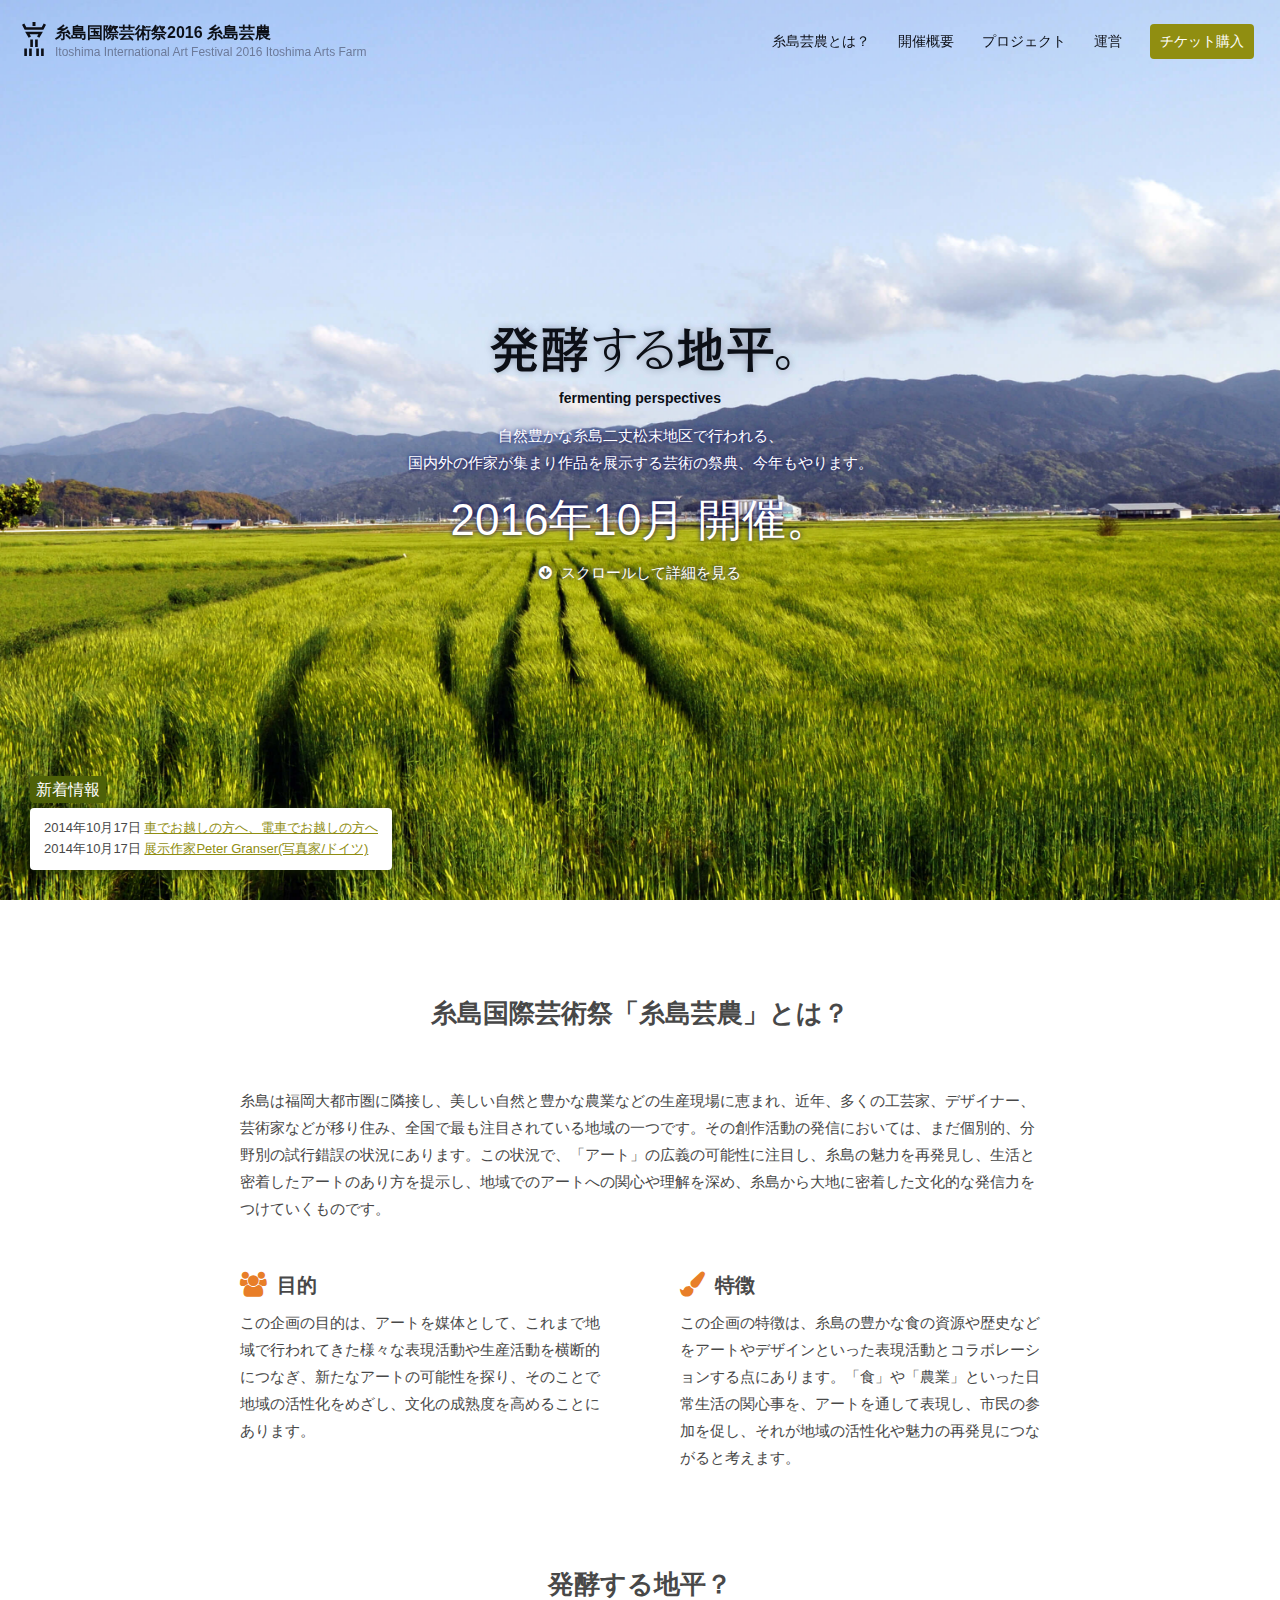
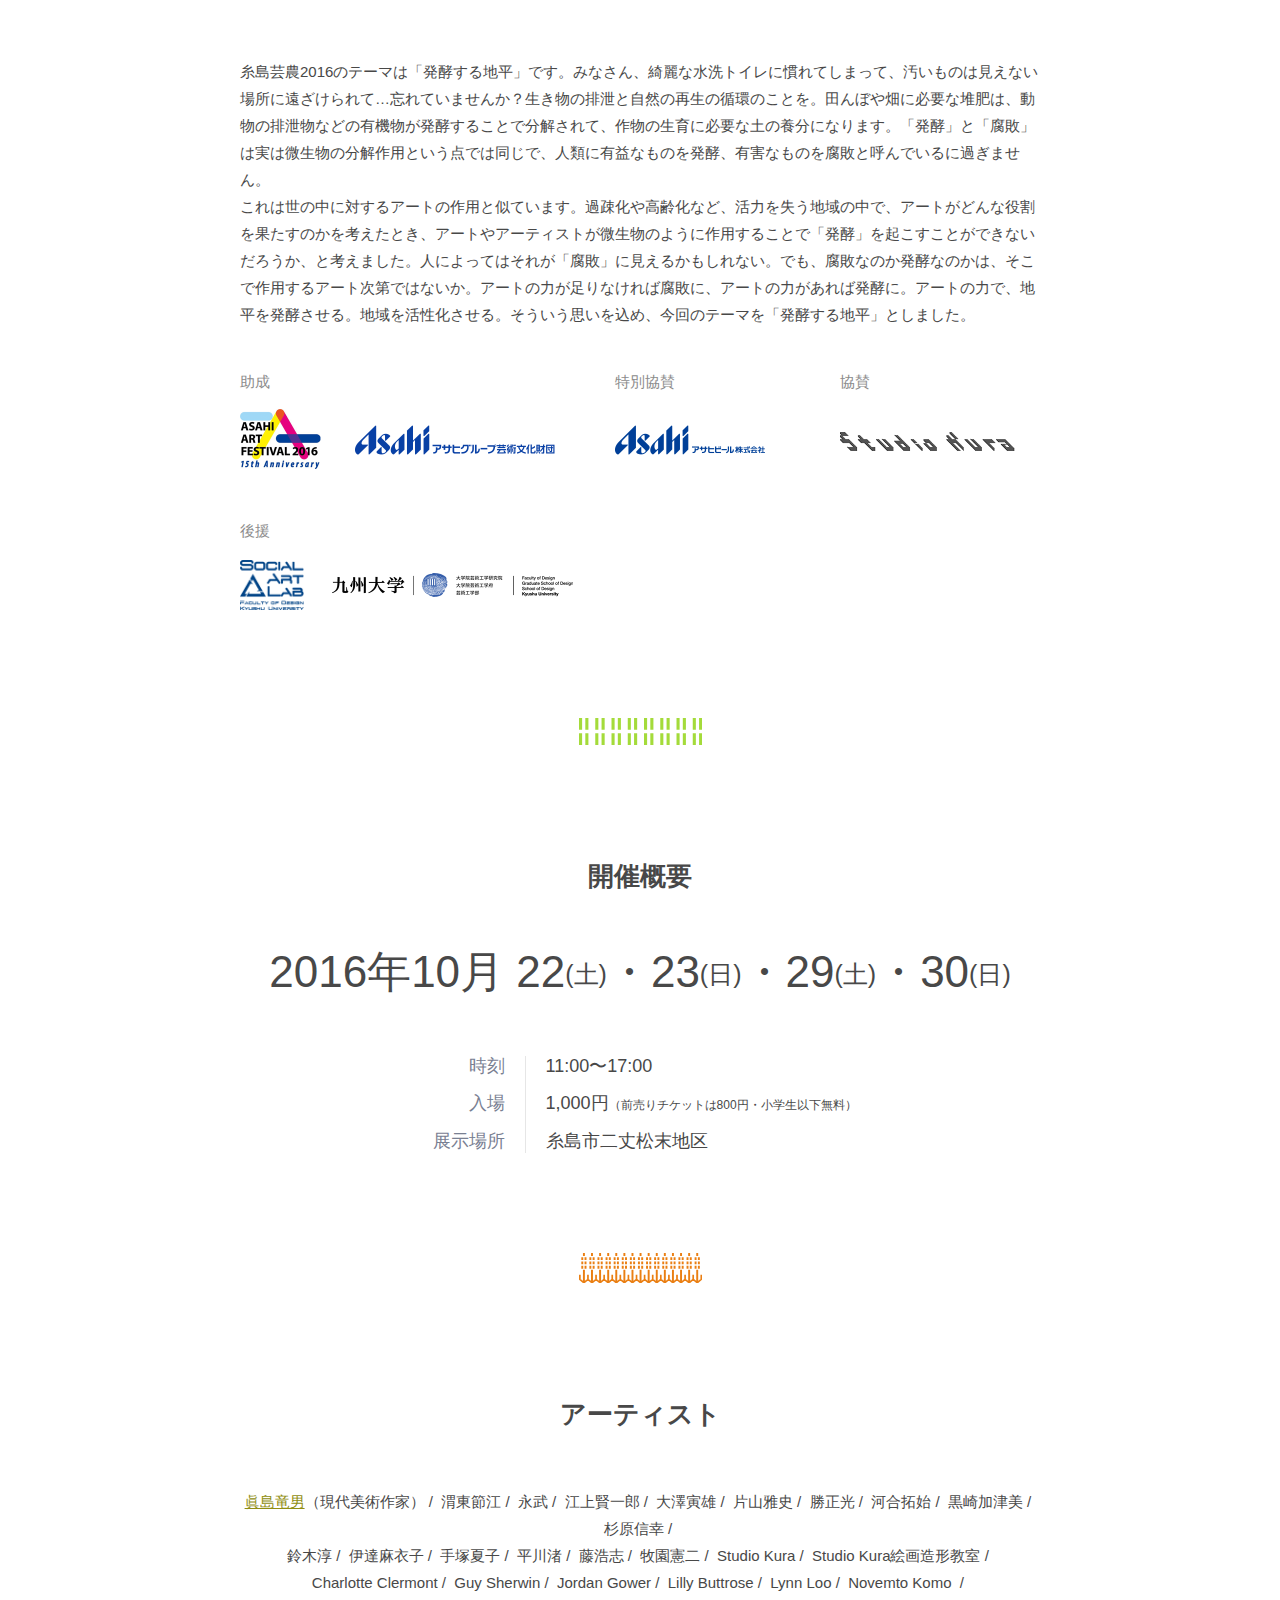
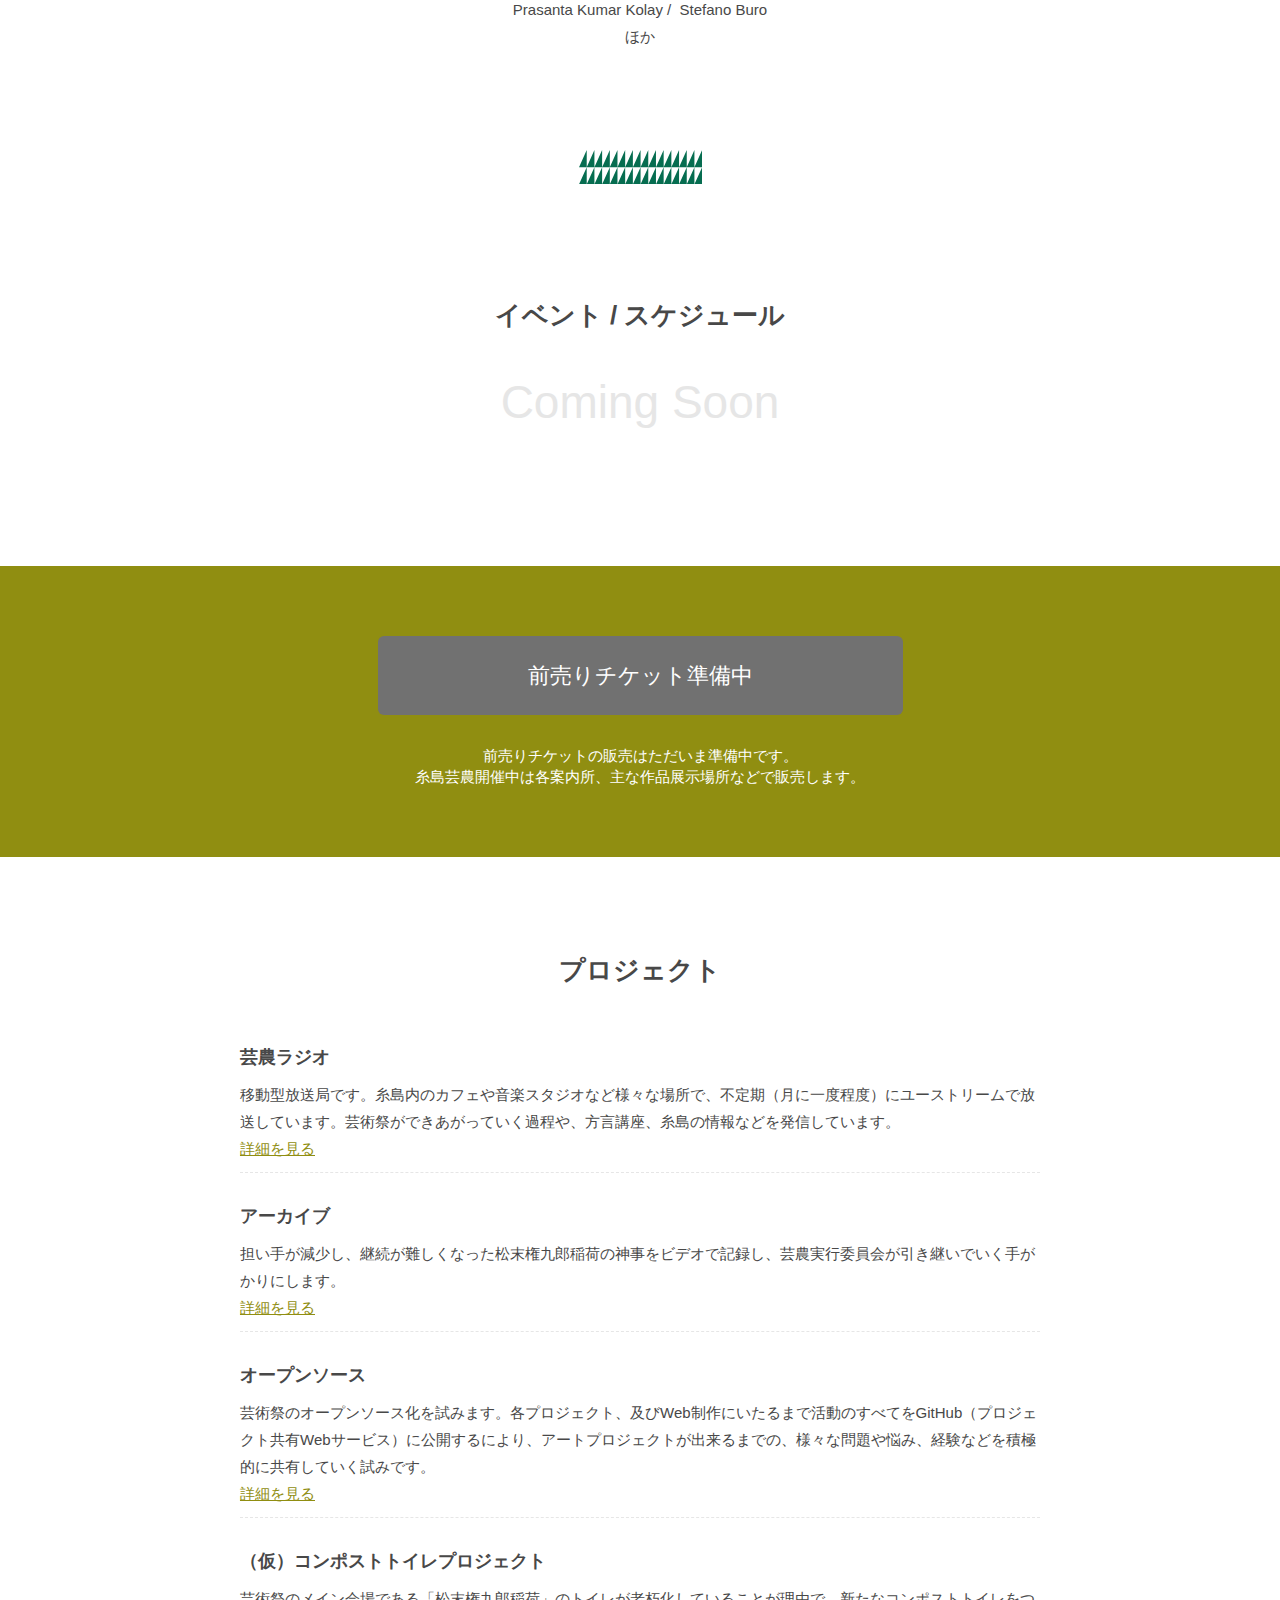
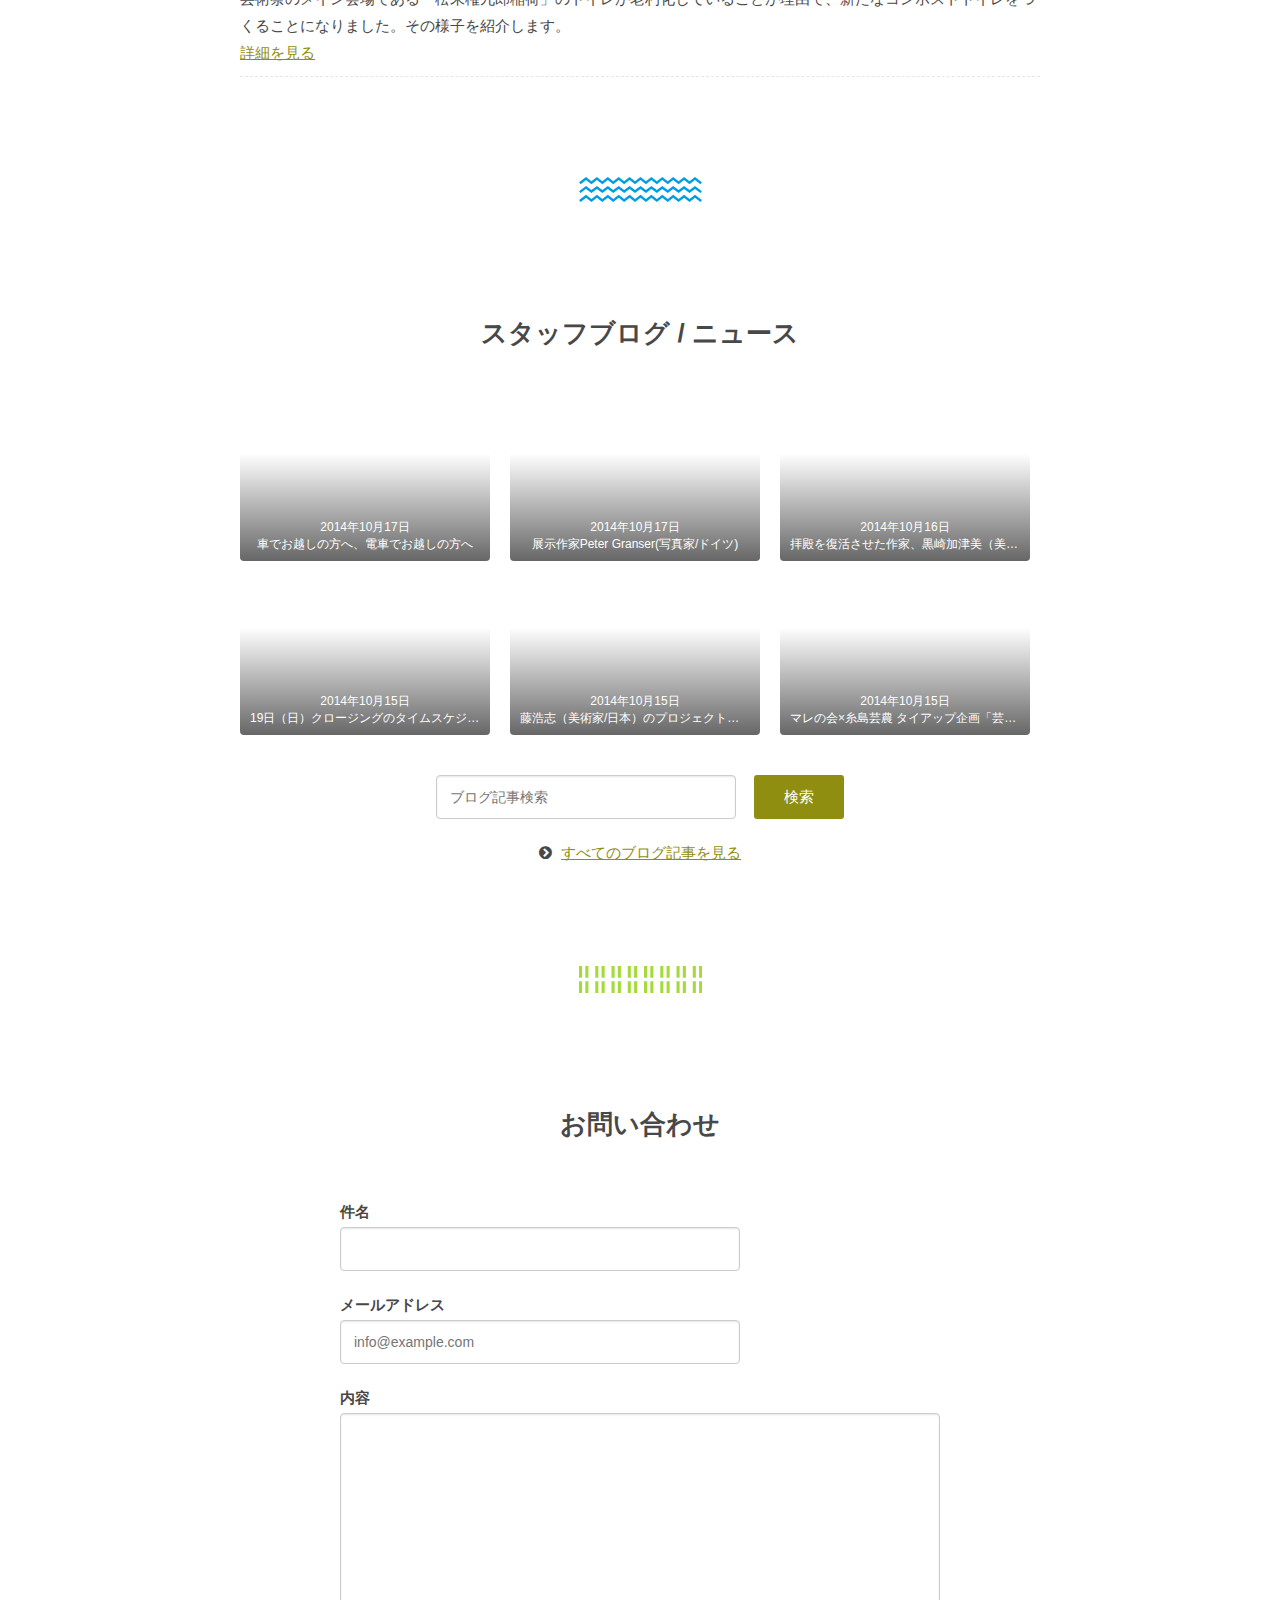
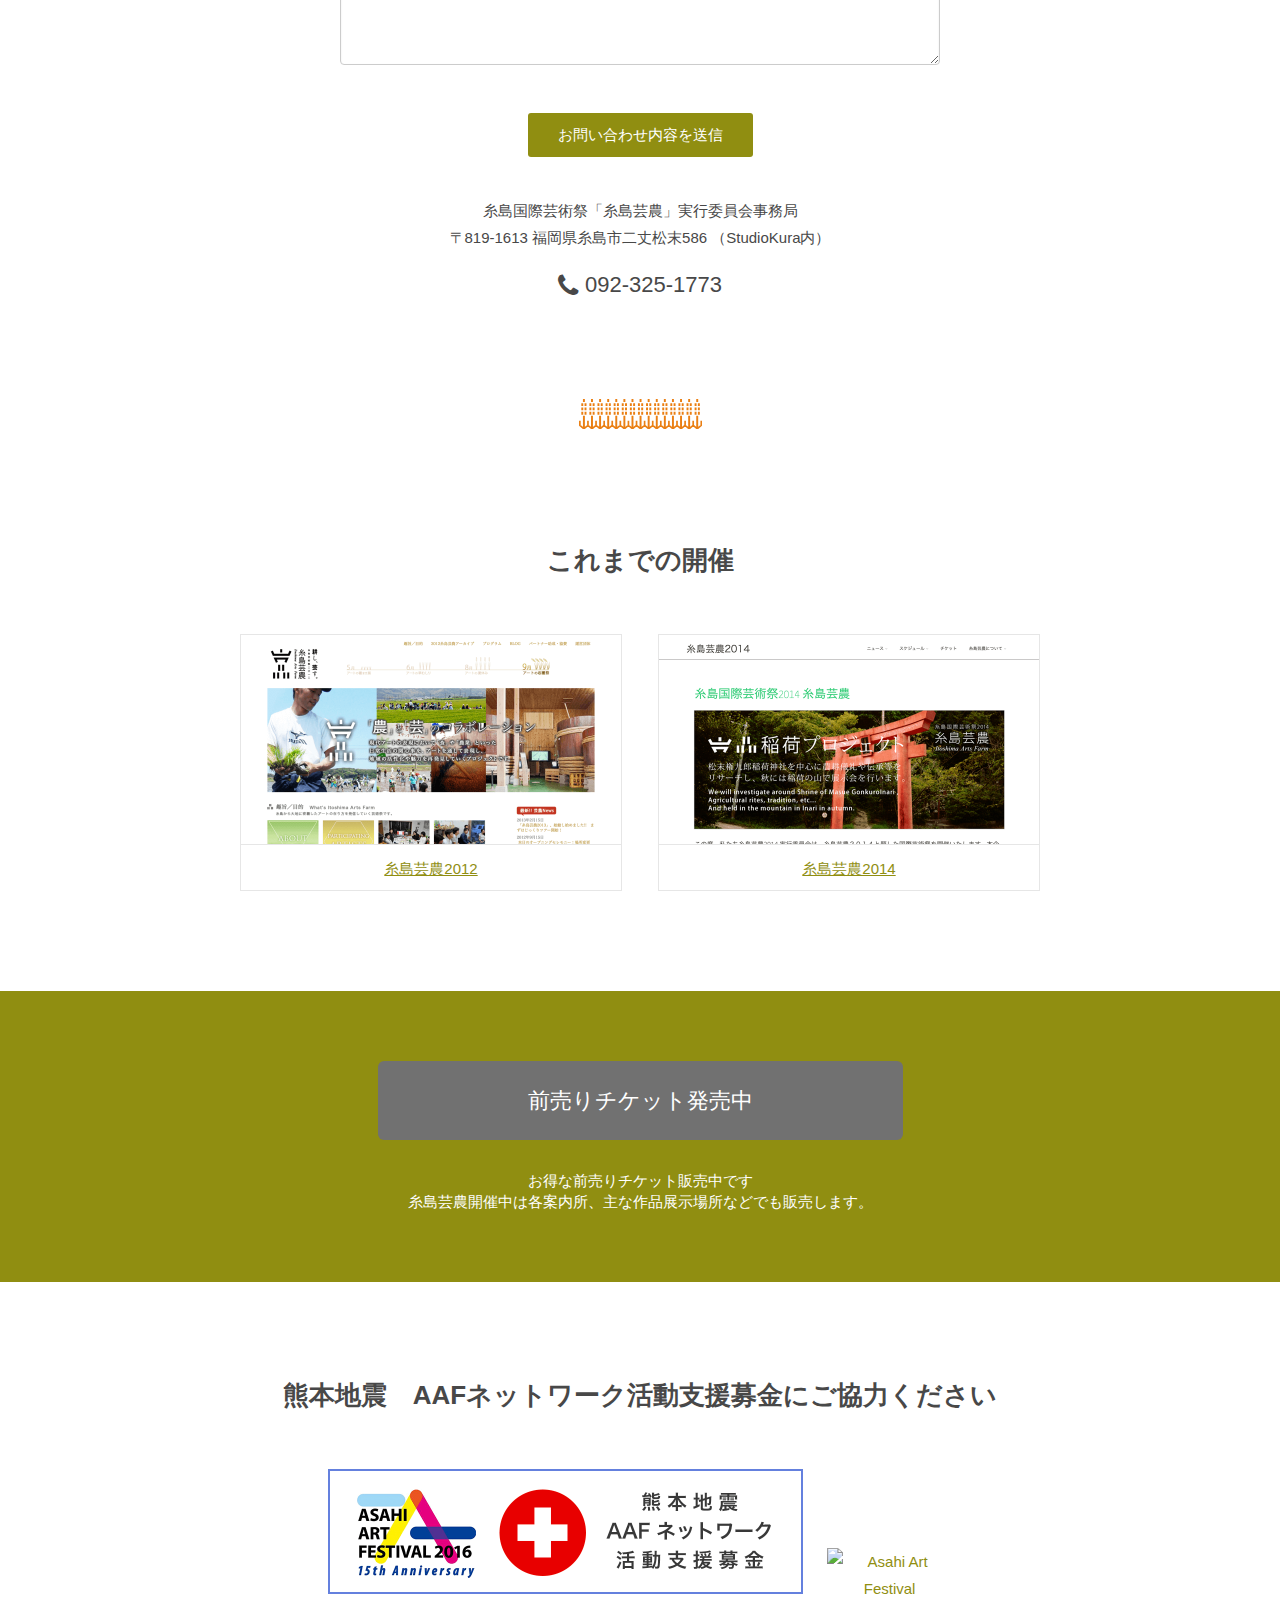
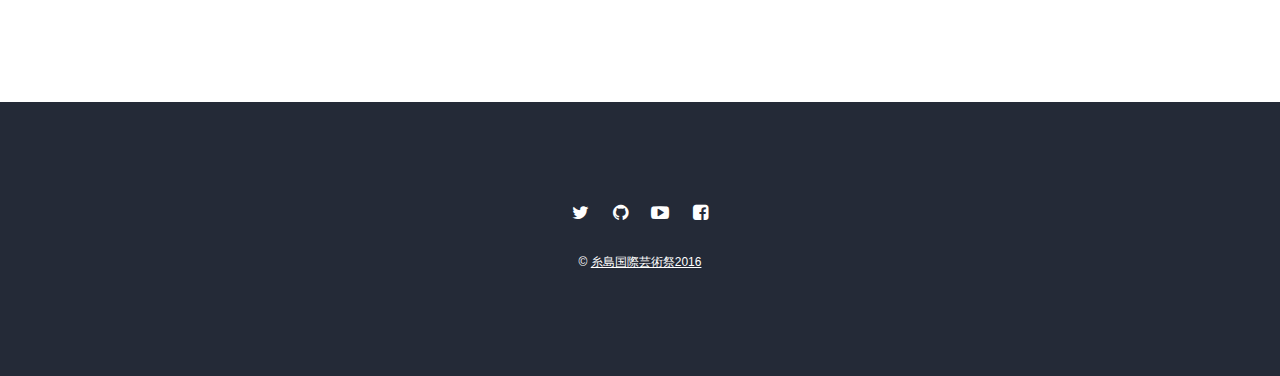
==== commit bd9b5967: "チケットを発売中に変更" ====
--- a/index.html
+++ b/index.html
@@ -367,8 +367,8 @@
 </section>
 <section>
   <div class="ticket" id="ito-ticket">
-    <a href="#" class="disable">前売りチケット準備中</a>
-    <p class="center ticket-description">前売りチケットの販売はただいま準備中です。<br>糸島芸農開催中は各案内所、主な作品展示場所などで販売します。</p>
+    <a href="http://www.ito-artsfarm.com/ticket2016/" class="disable">前売りチケット発売中</a>
+    <p class="center ticket-description">お得な前売りチケット販売中です<br>糸島芸農開催中は各案内所、主な作品展示場所などでも販売します。</p>
   </div>
 </section>
 <section>
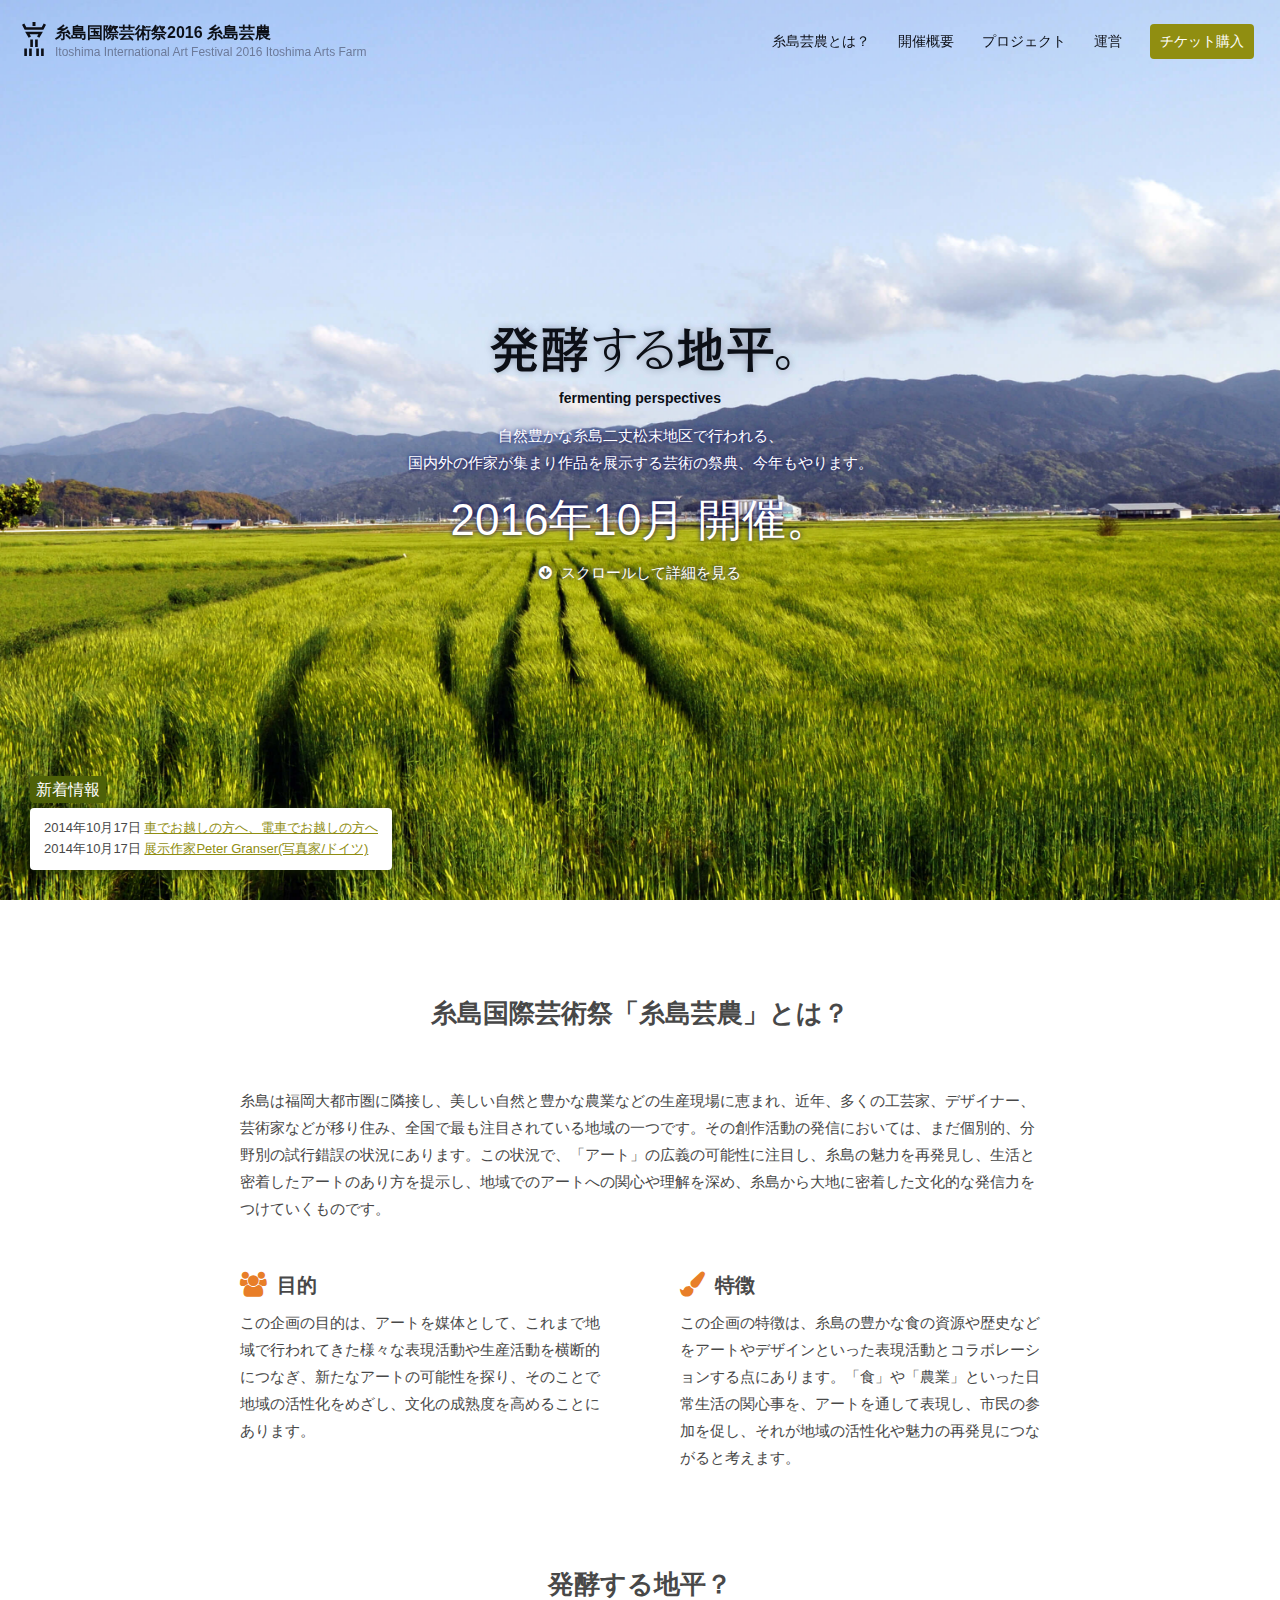
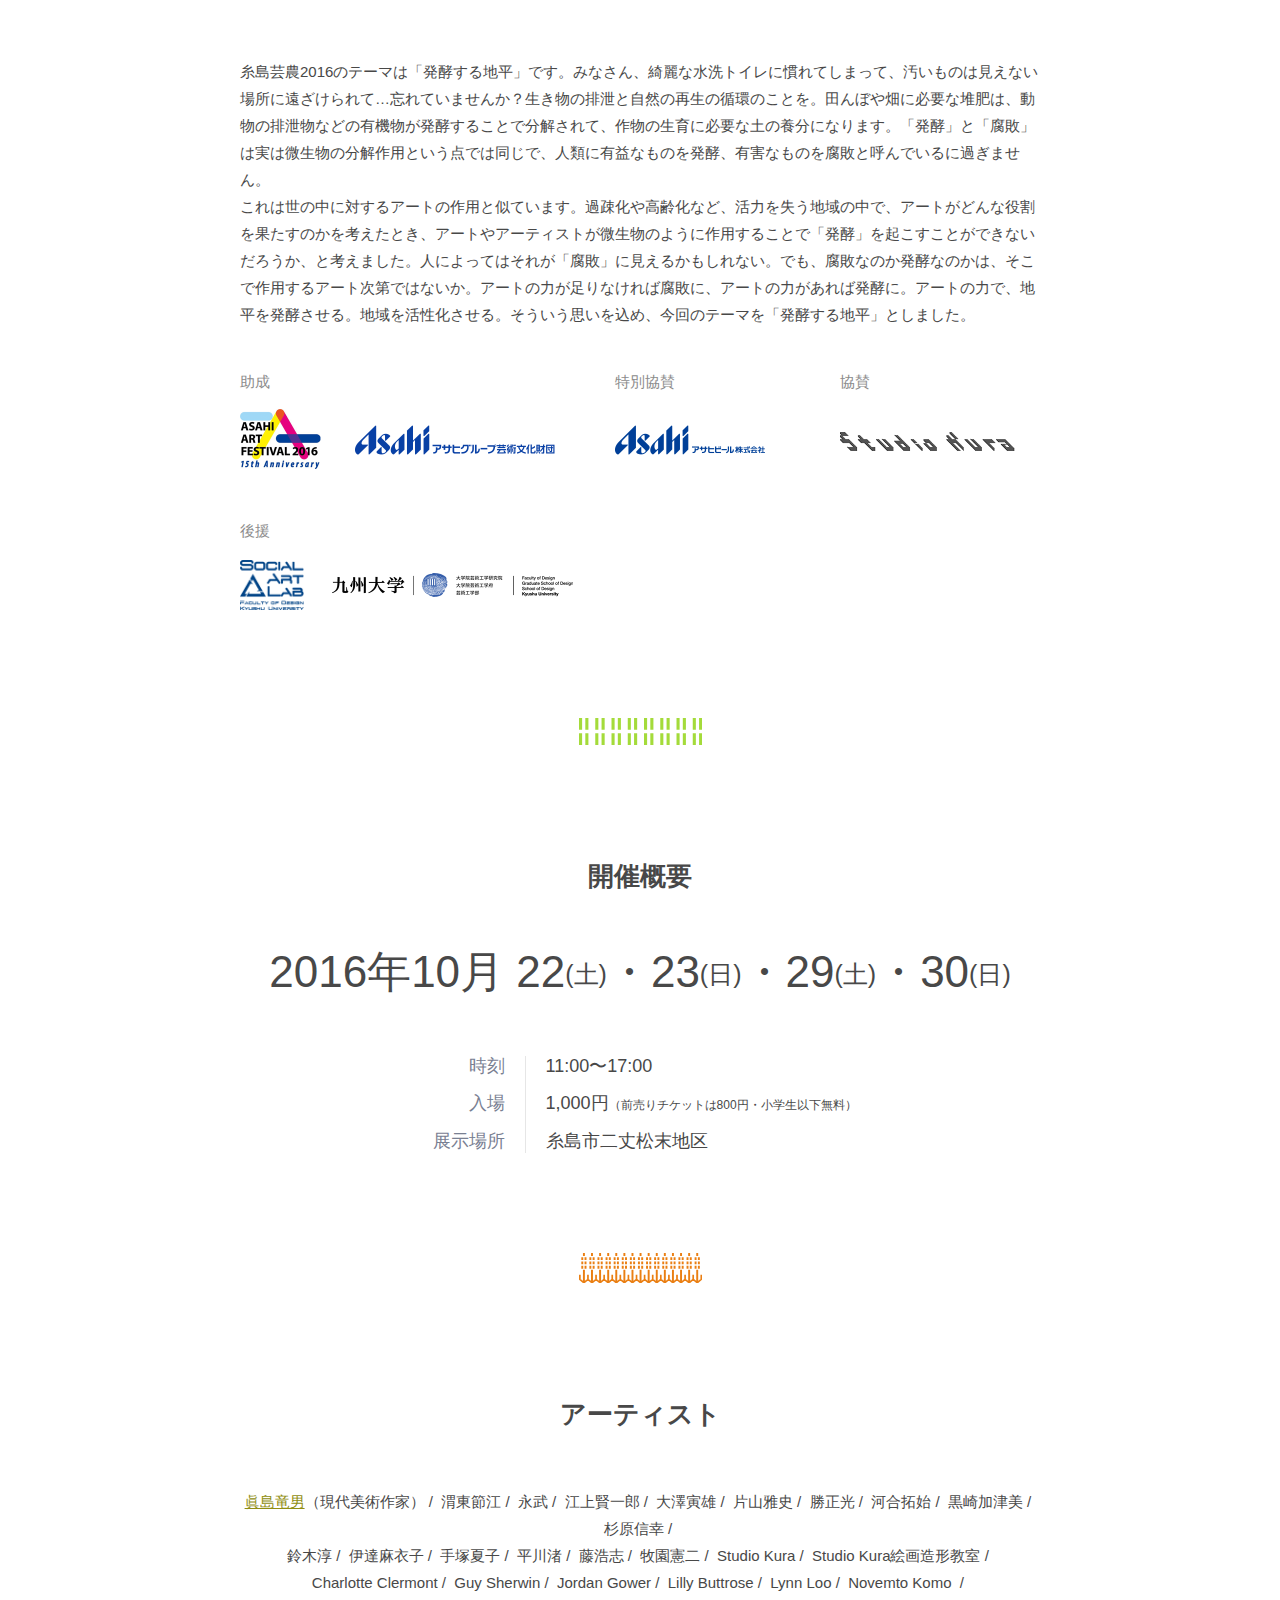
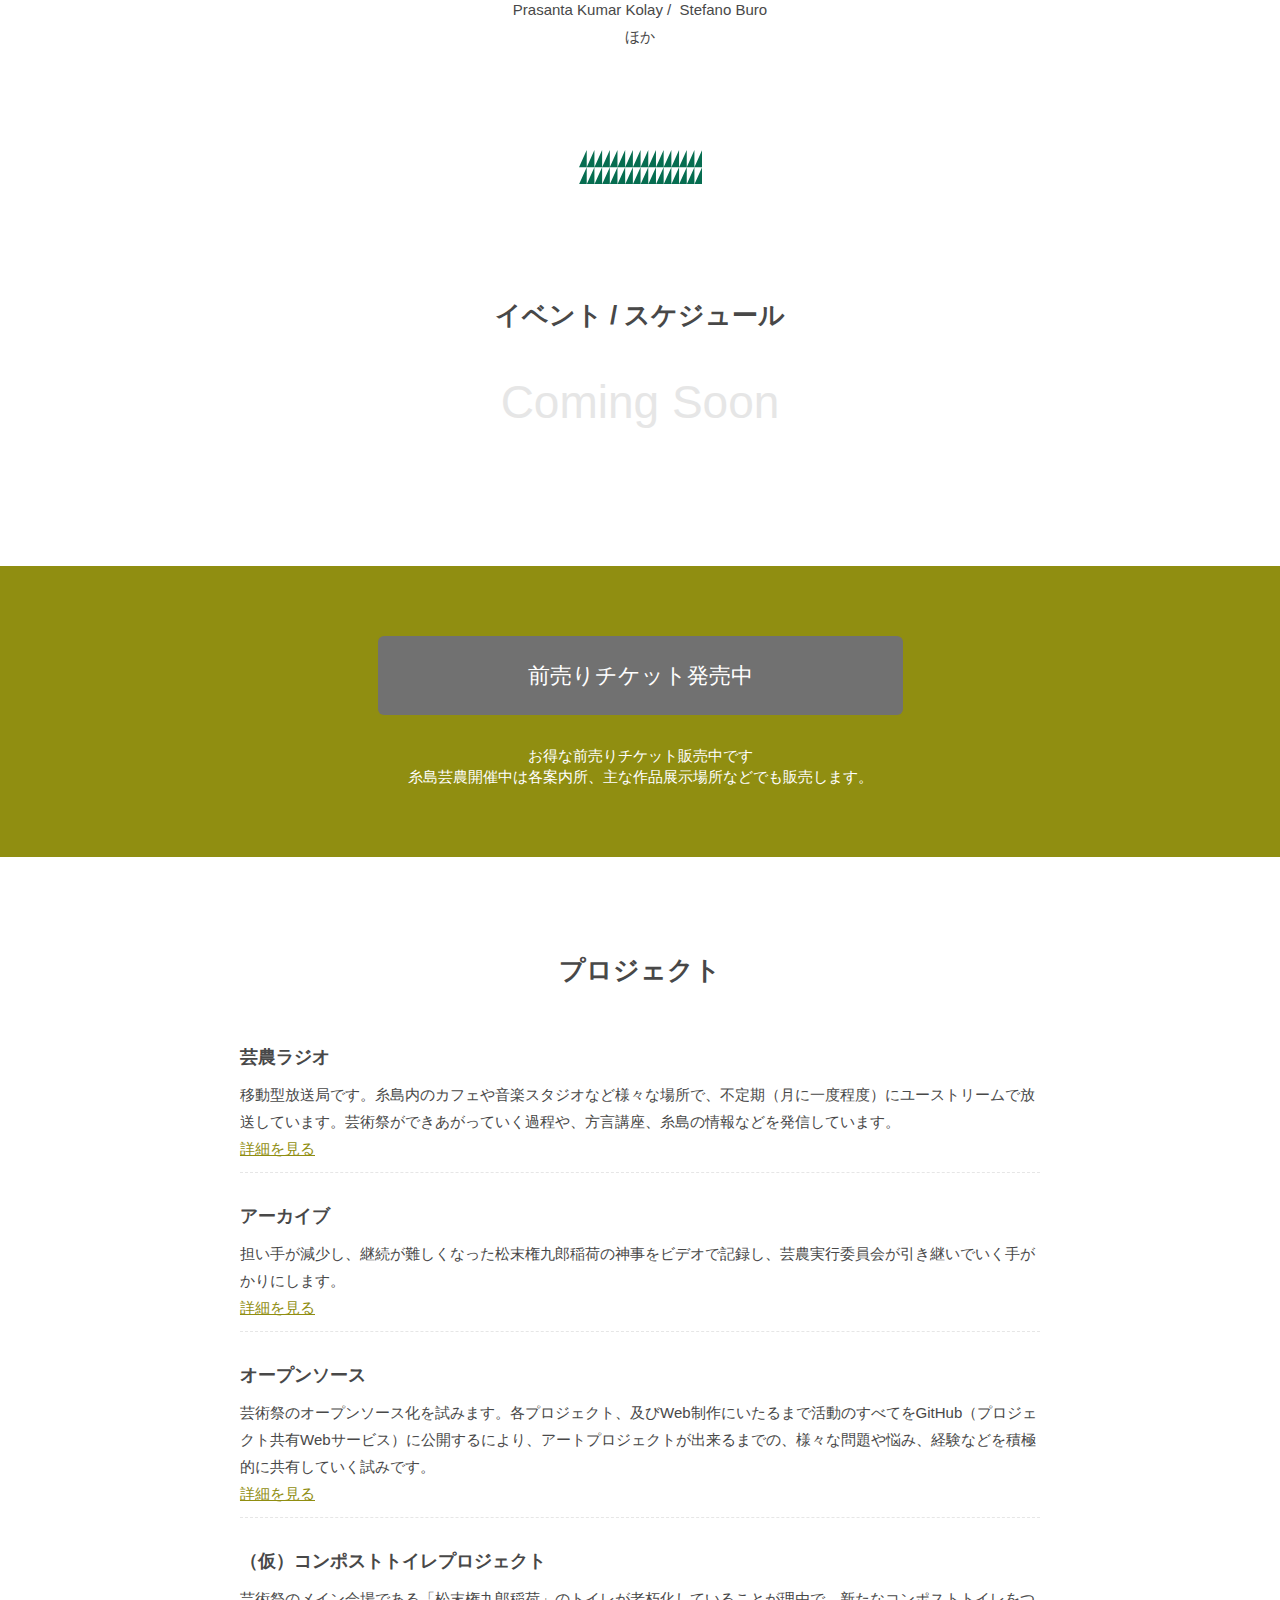
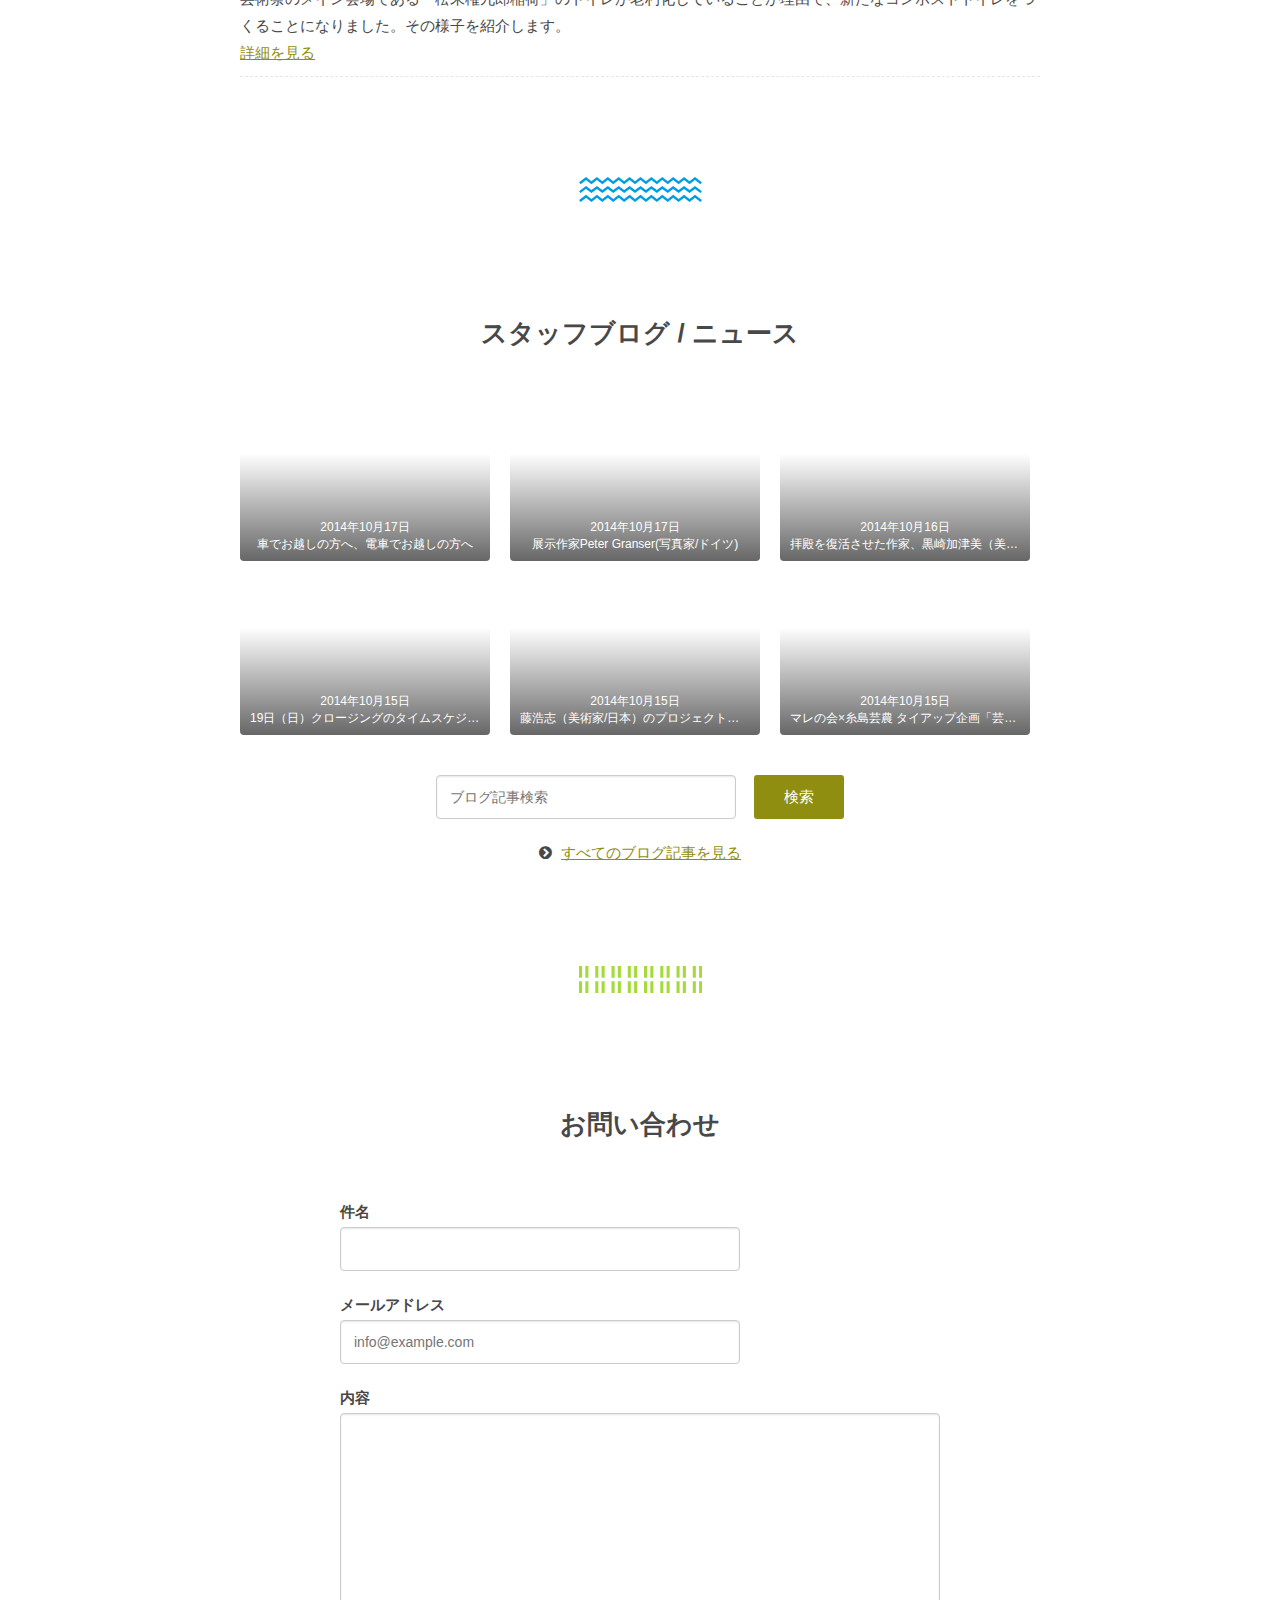
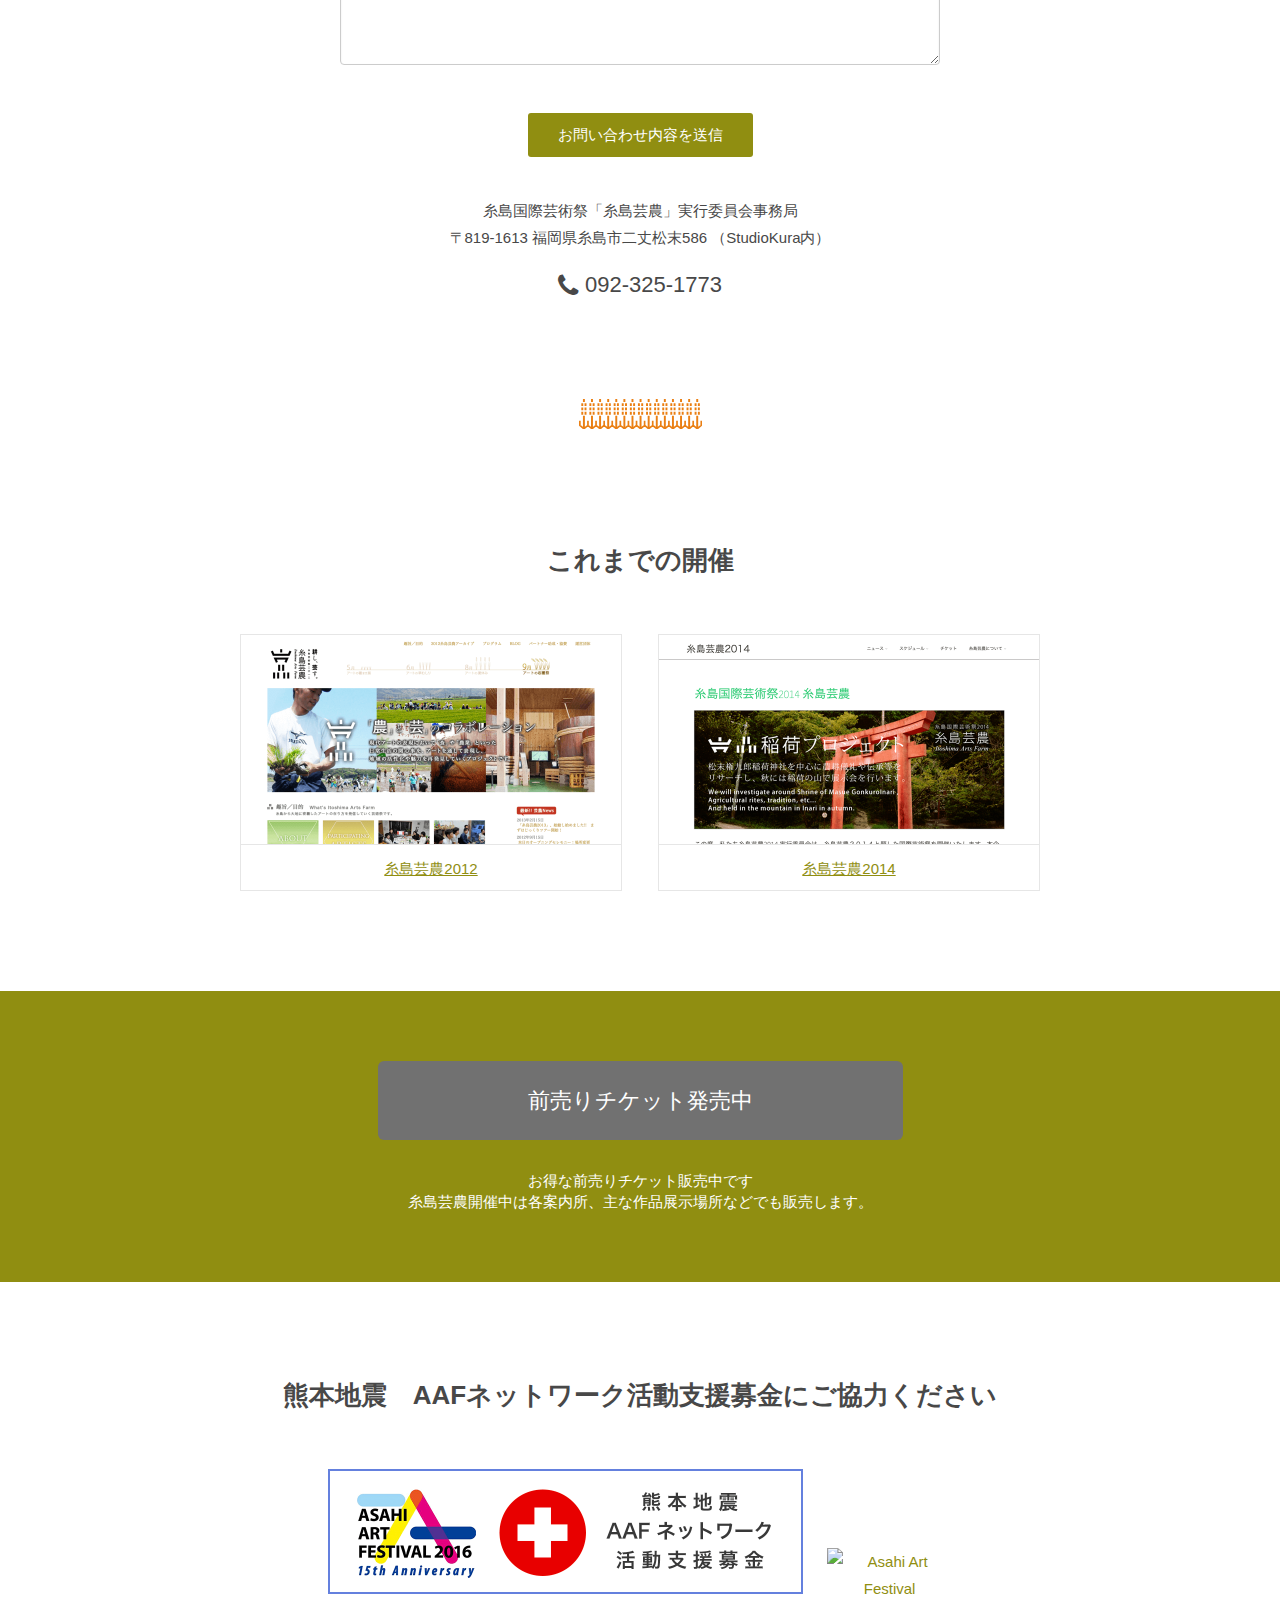
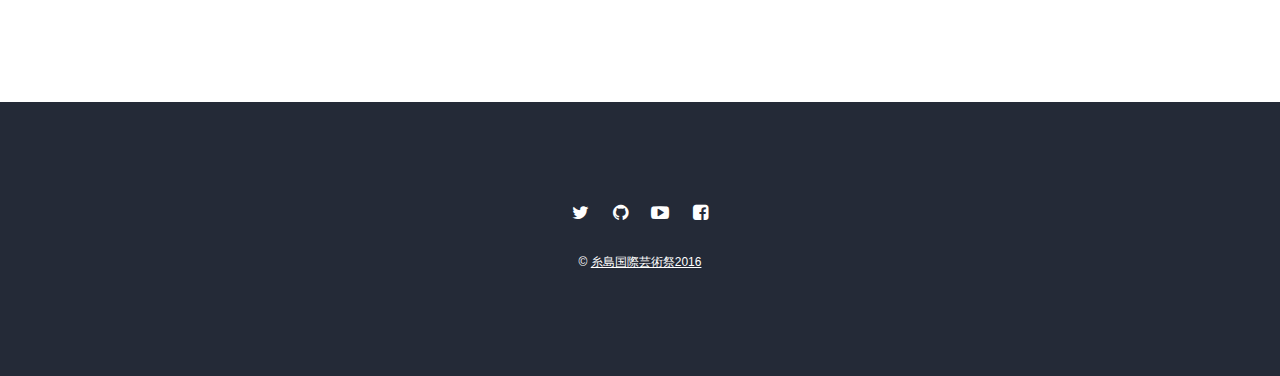
==== commit e6962b37: "もう一箇所のチケット準備中を販売中へ変更" ====
--- a/index.html
+++ b/index.html
@@ -220,12 +220,14 @@
     <p class="coming-soon">Coming Soon</p>
   </div>
 </section>
+
 <section>
   <div class="ticket" id="ito-ticket">
-    <a href="#" class="disable">前売りチケット準備中</a>
-    <p class="center ticket-description">前売りチケットの販売はただいま準備中です。<br>糸島芸農開催中は各案内所、主な作品展示場所などで販売します。</p>
-  </div>
-</section>
+    <a href="http://www.ito-artsfarm.com/ticket2016/" class="disable">前売りチケット発売中</a>
+    <p class="center ticket-description">お得な前売りチケット販売中です<br>糸島芸農開催中は各案内所、主な作品展示場所などでも販売します。</p>
+  </div>
+</section>
+
 <section>
   <div class="container">
     <h2 class="title" id="ito-project">プロジェクト</h2>
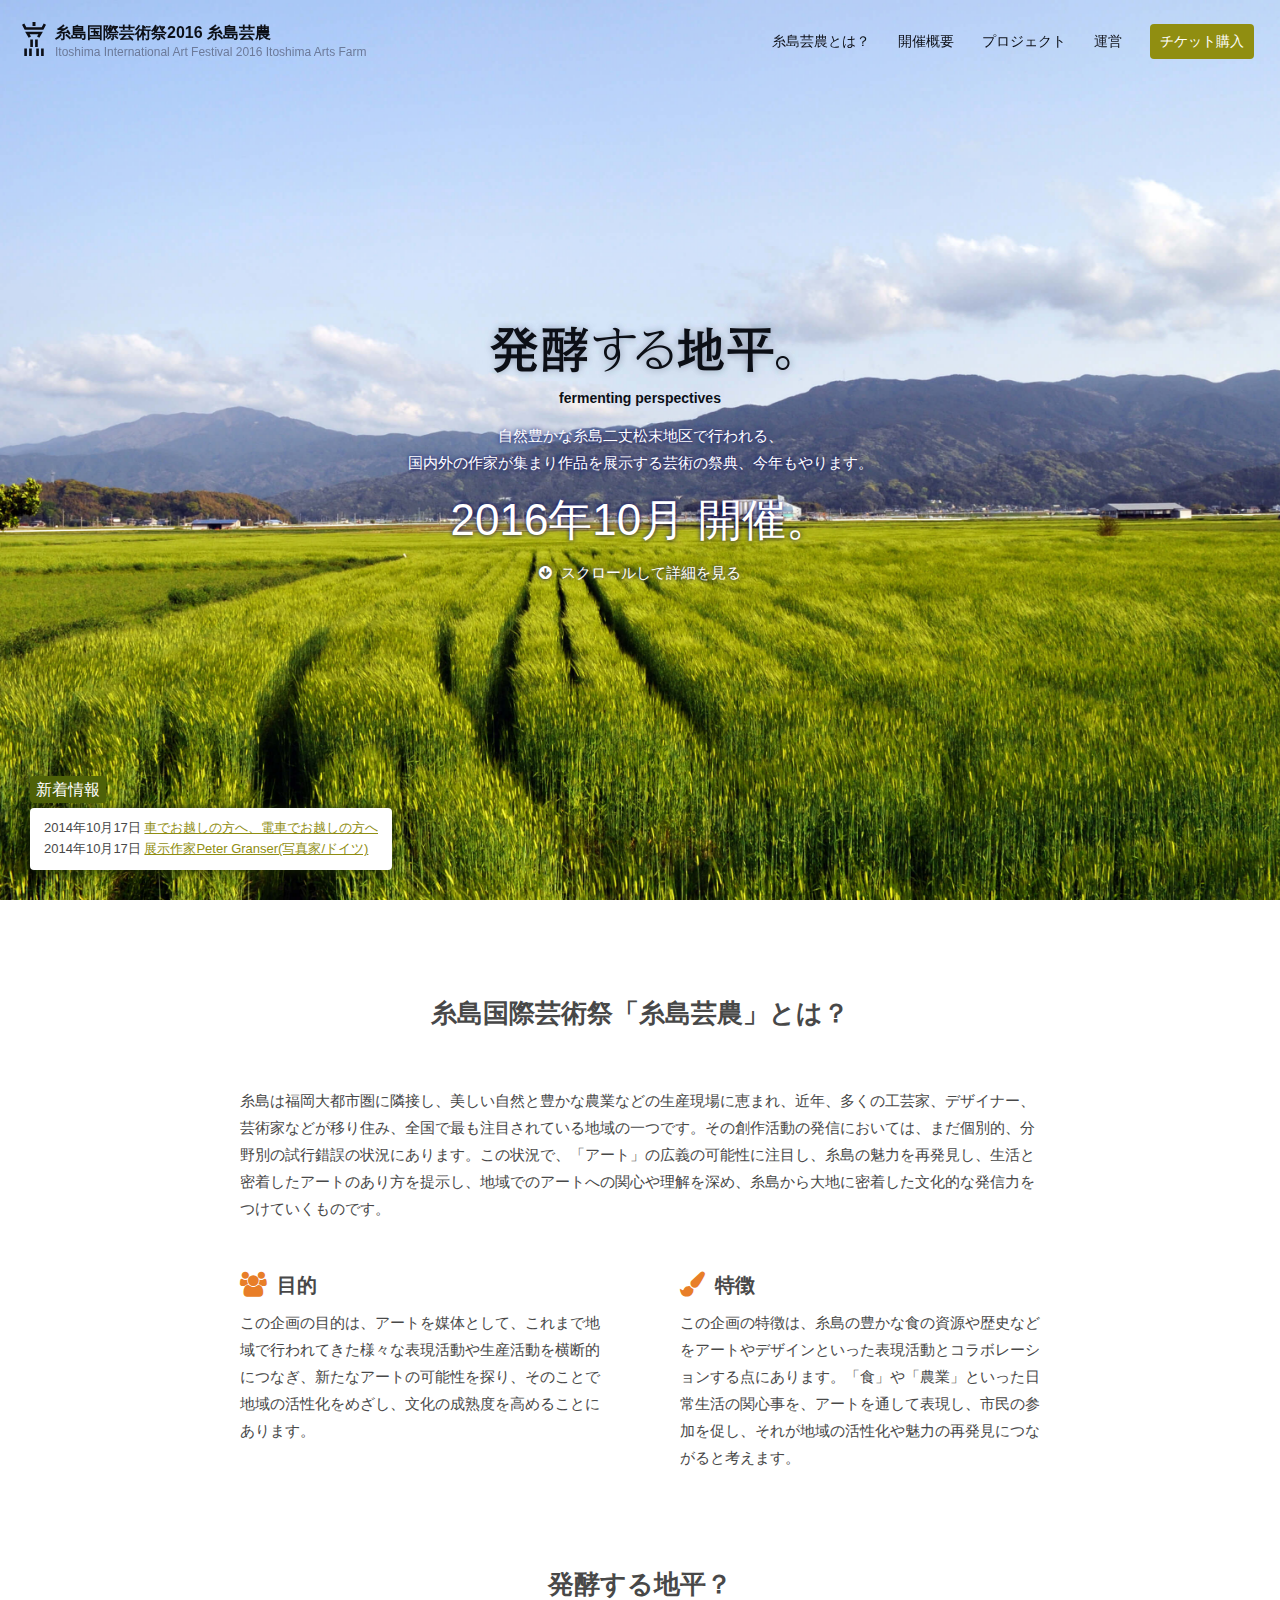
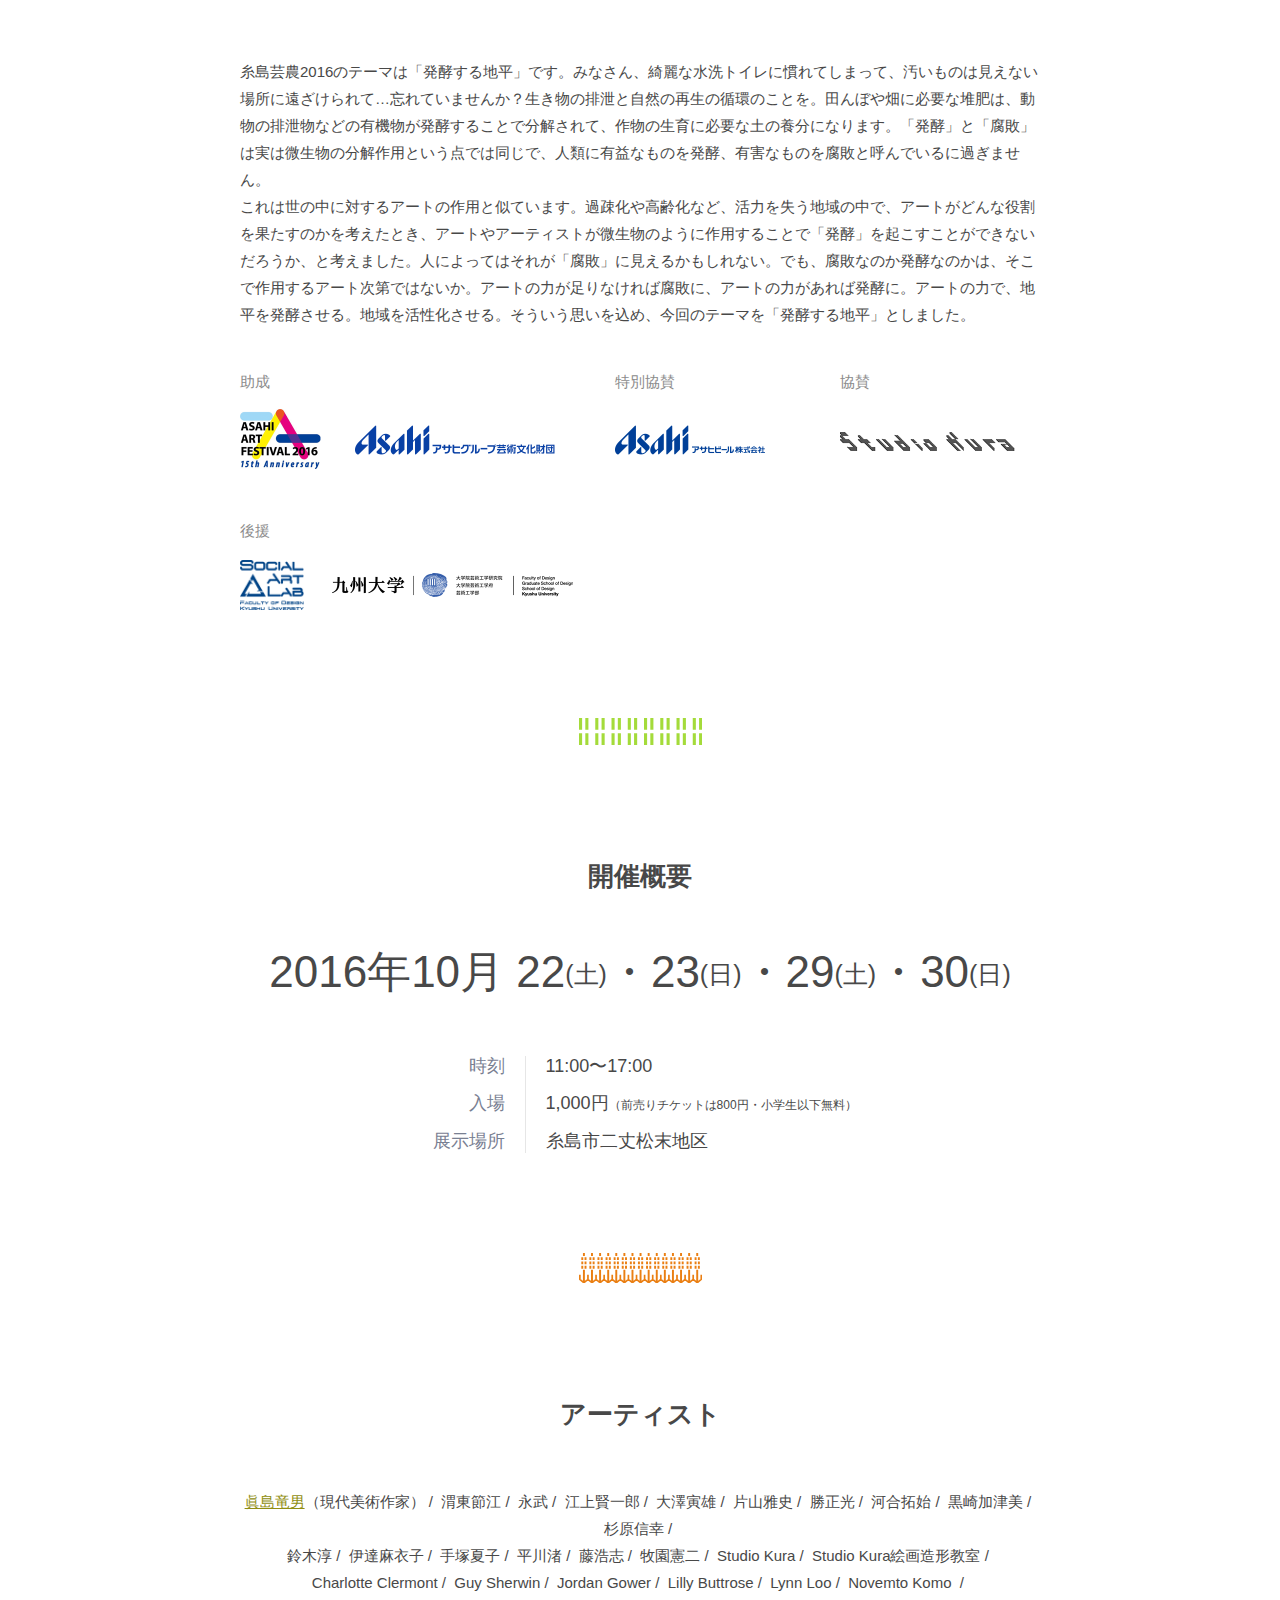
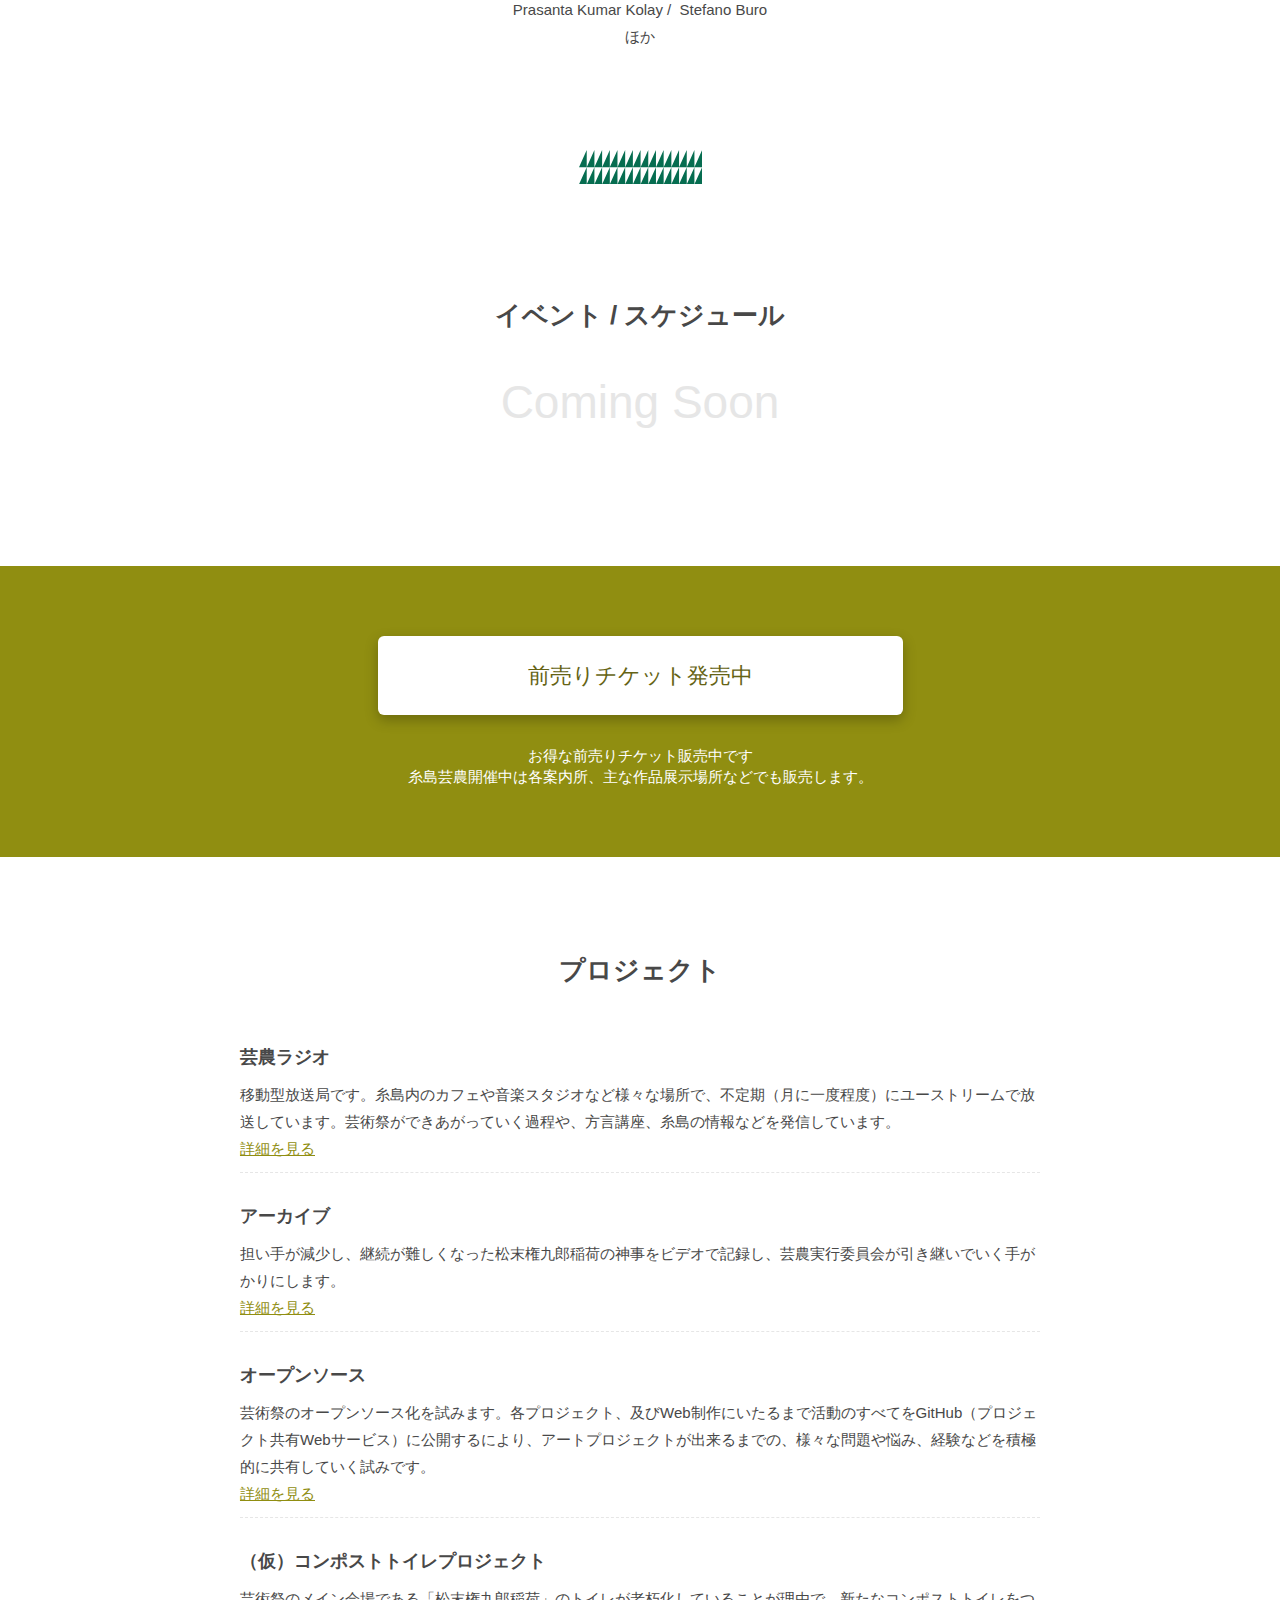
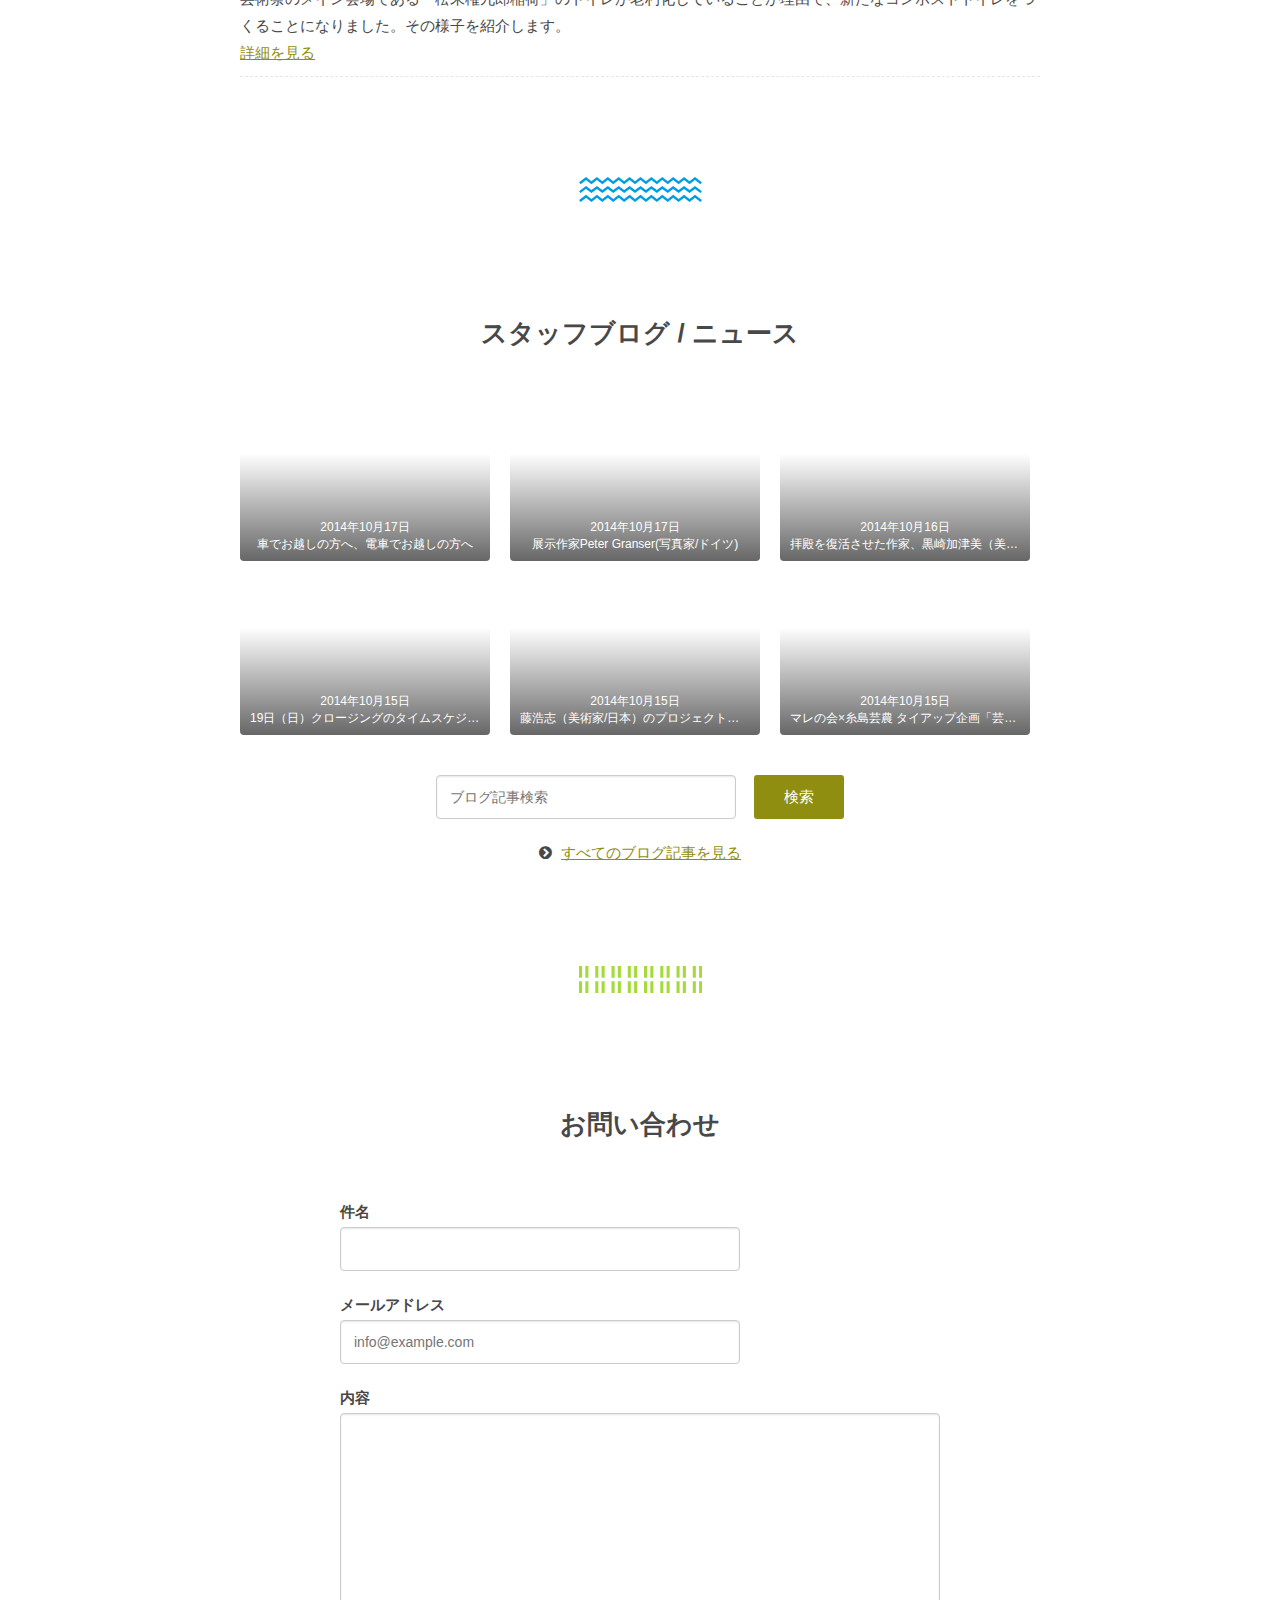
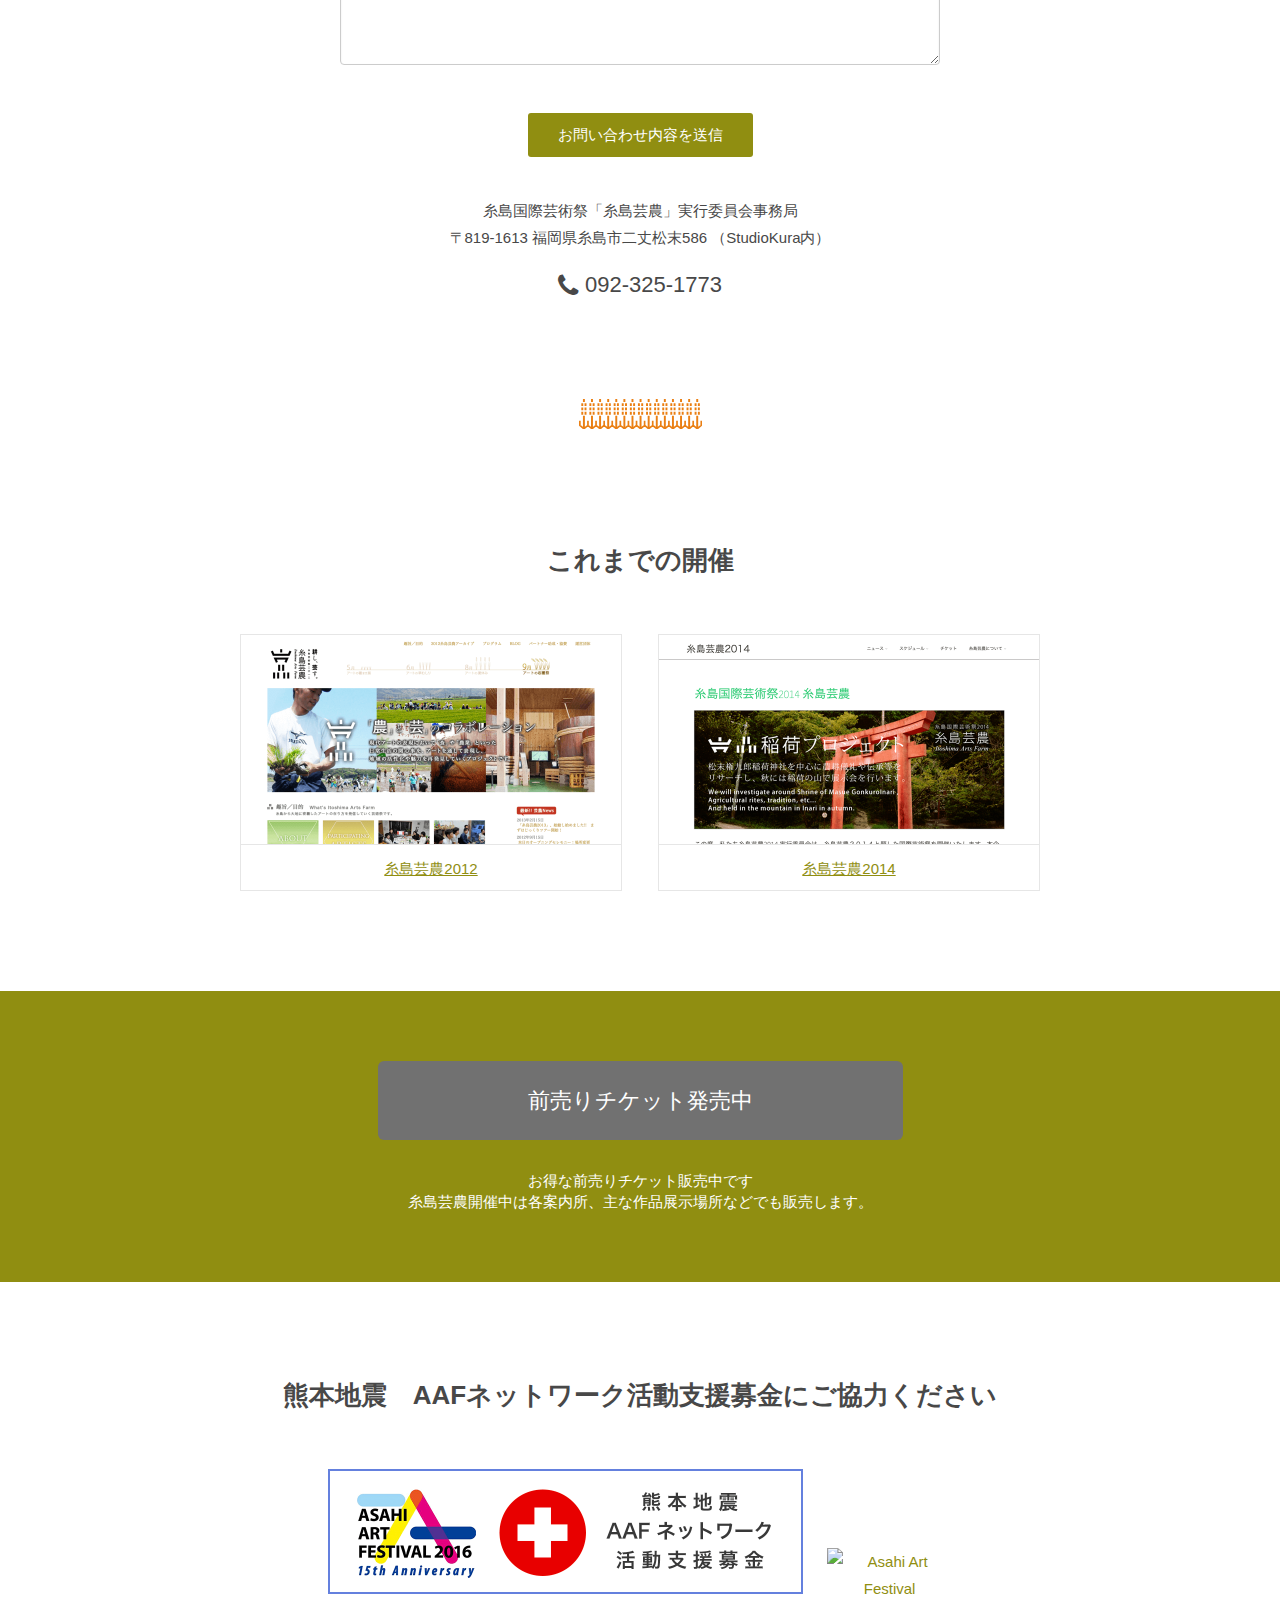
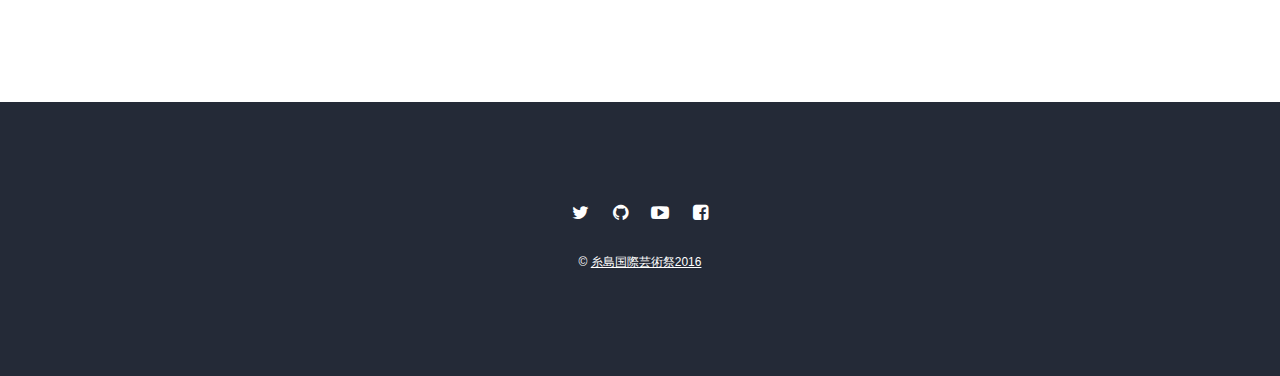
==== commit 44f7a3fe: "ボタンの色を販売中ぽく" ====
--- a/index.html
+++ b/index.html
@@ -223,7 +223,7 @@
 
 <section>
   <div class="ticket" id="ito-ticket">
-    <a href="http://www.ito-artsfarm.com/ticket2016/" class="disable">前売りチケット発売中</a>
+    <a href="http://www.ito-artsfarm.com/ticket2016/">前売りチケット発売中</a>
     <p class="center ticket-description">お得な前売りチケット販売中です<br>糸島芸農開催中は各案内所、主な作品展示場所などでも販売します。</p>
   </div>
 </section>
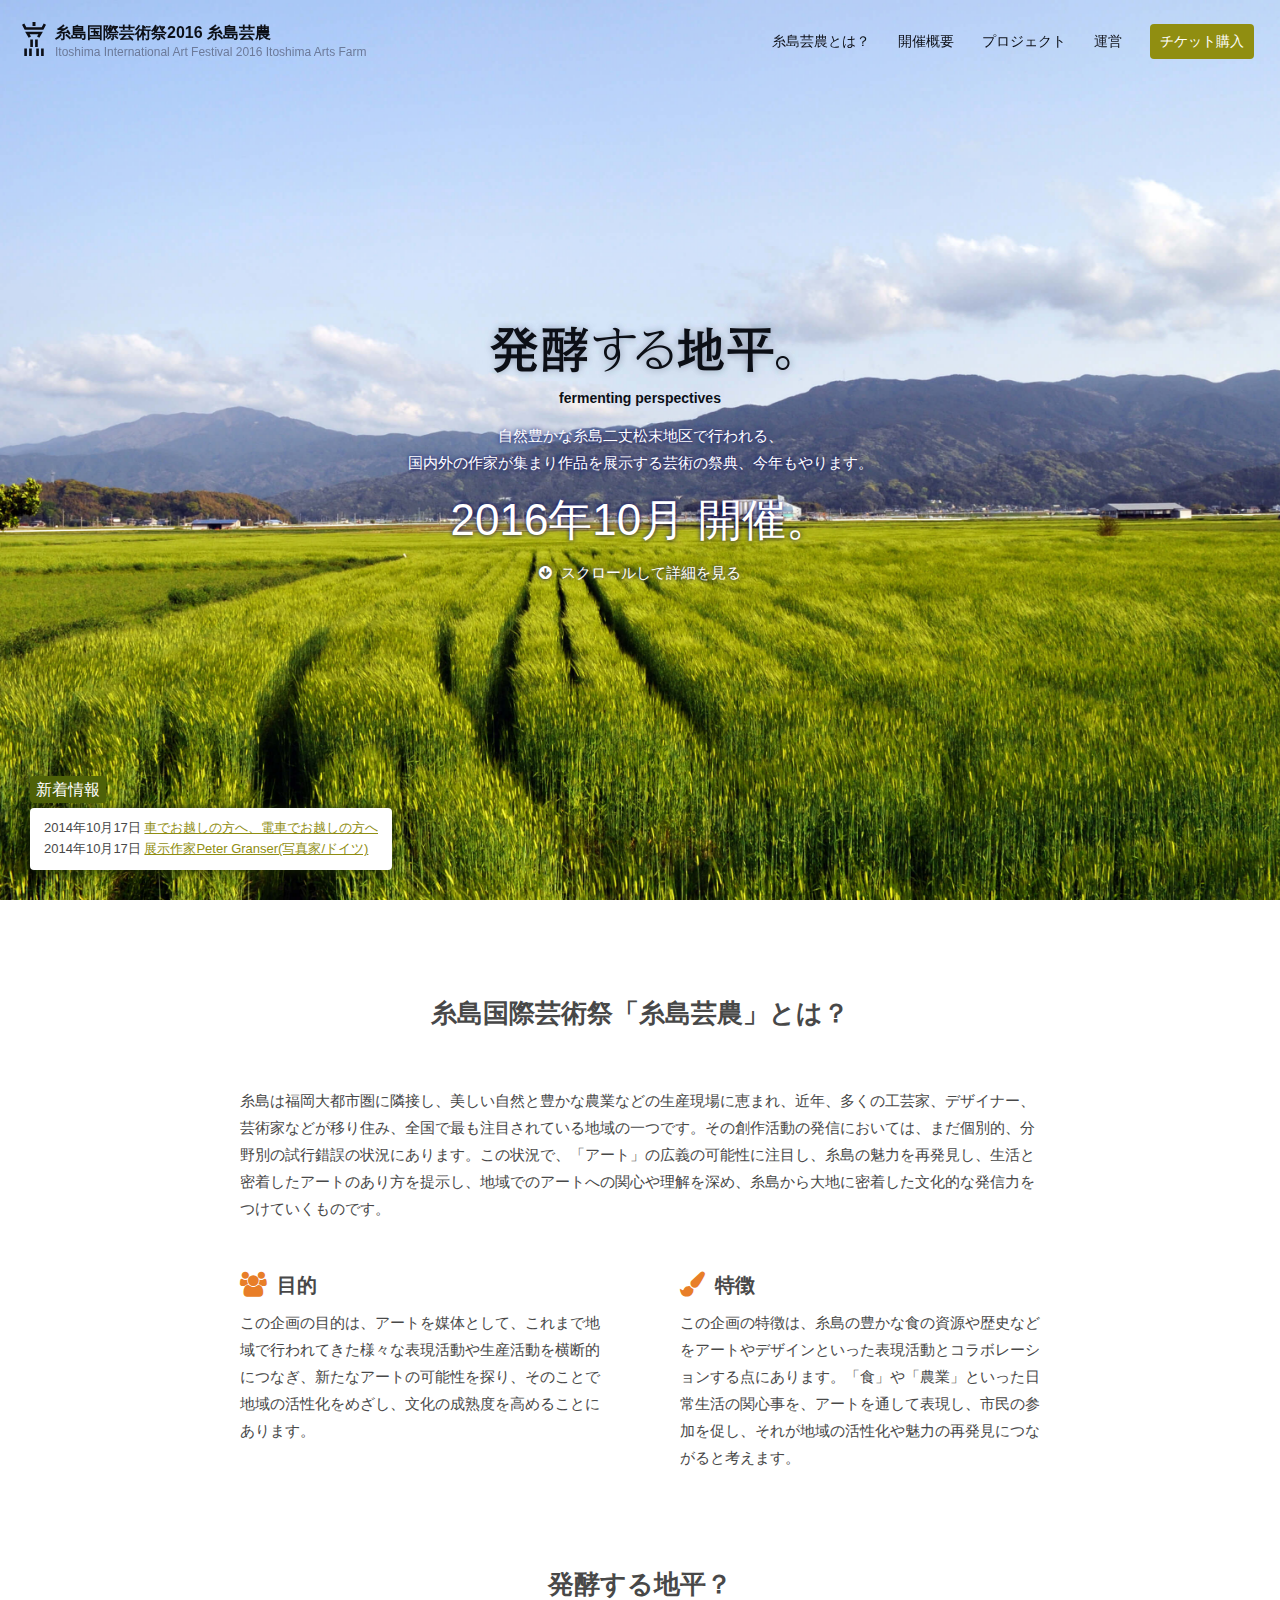
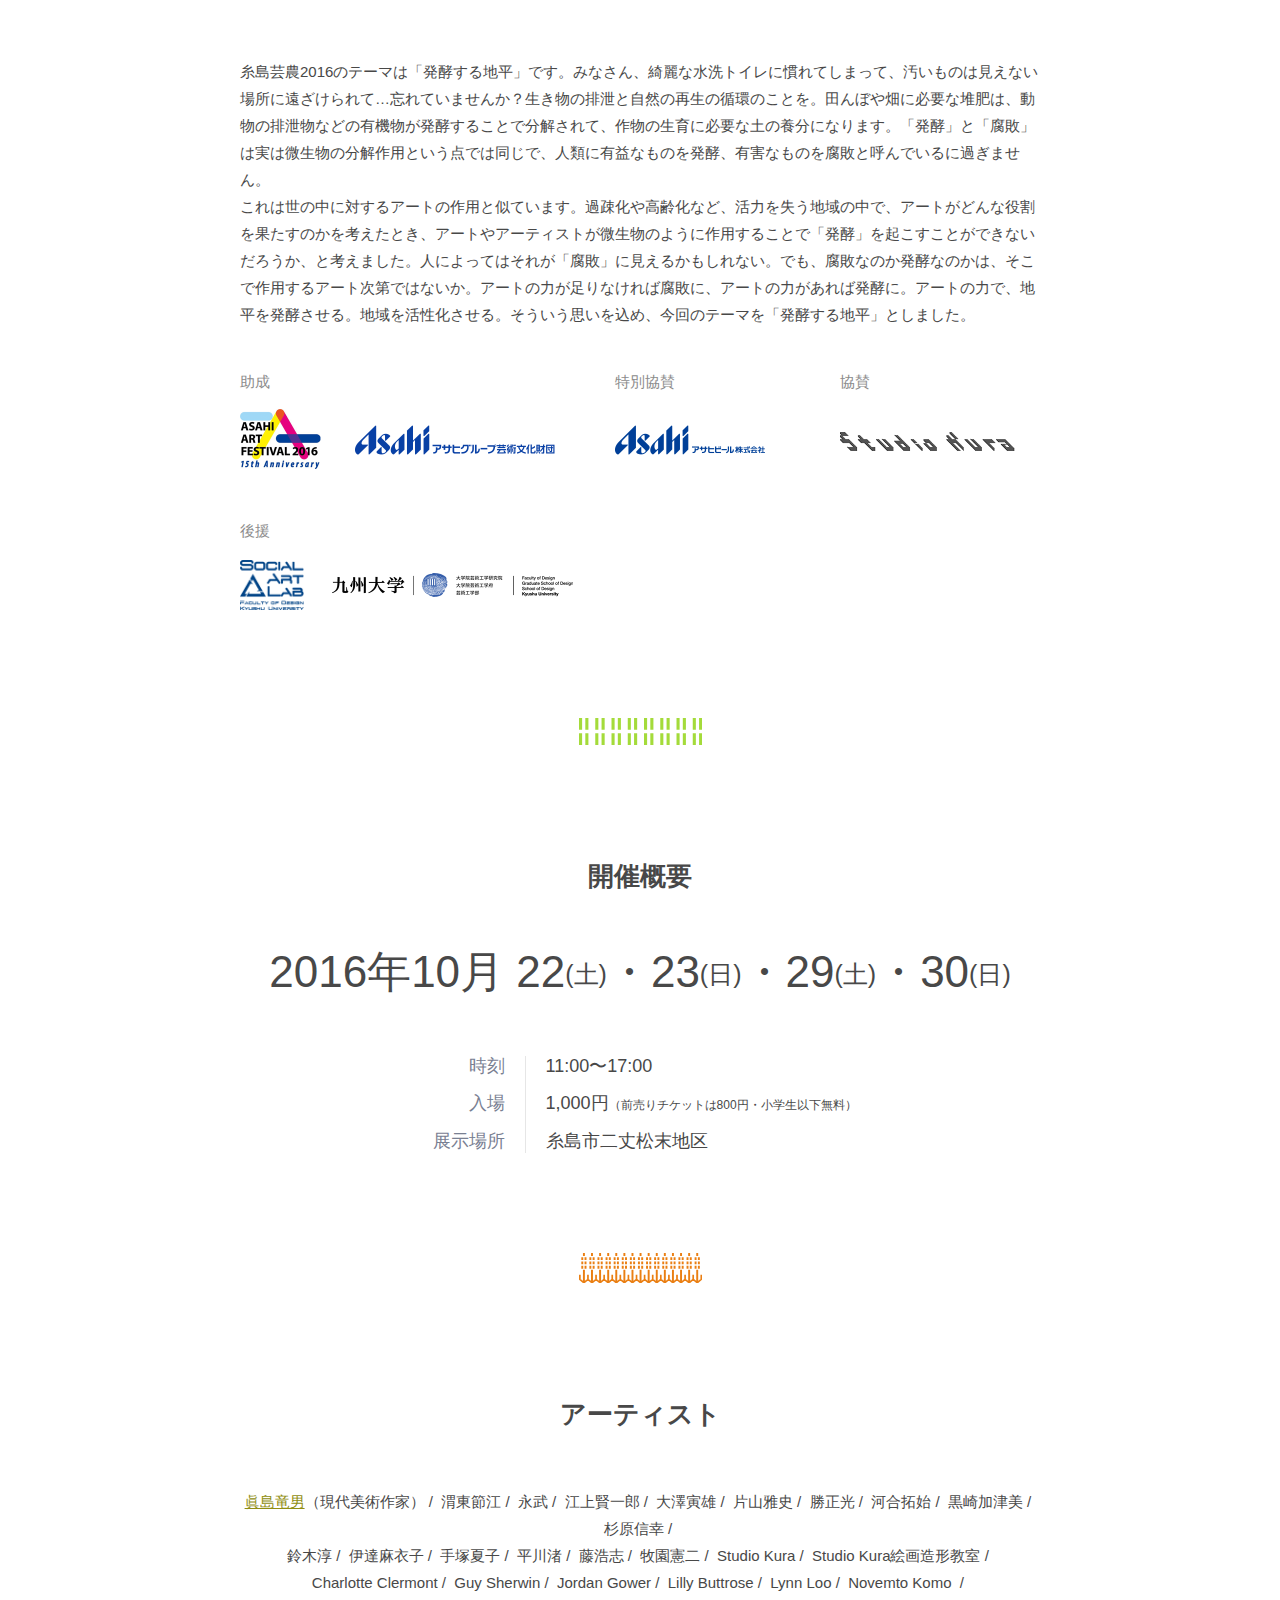
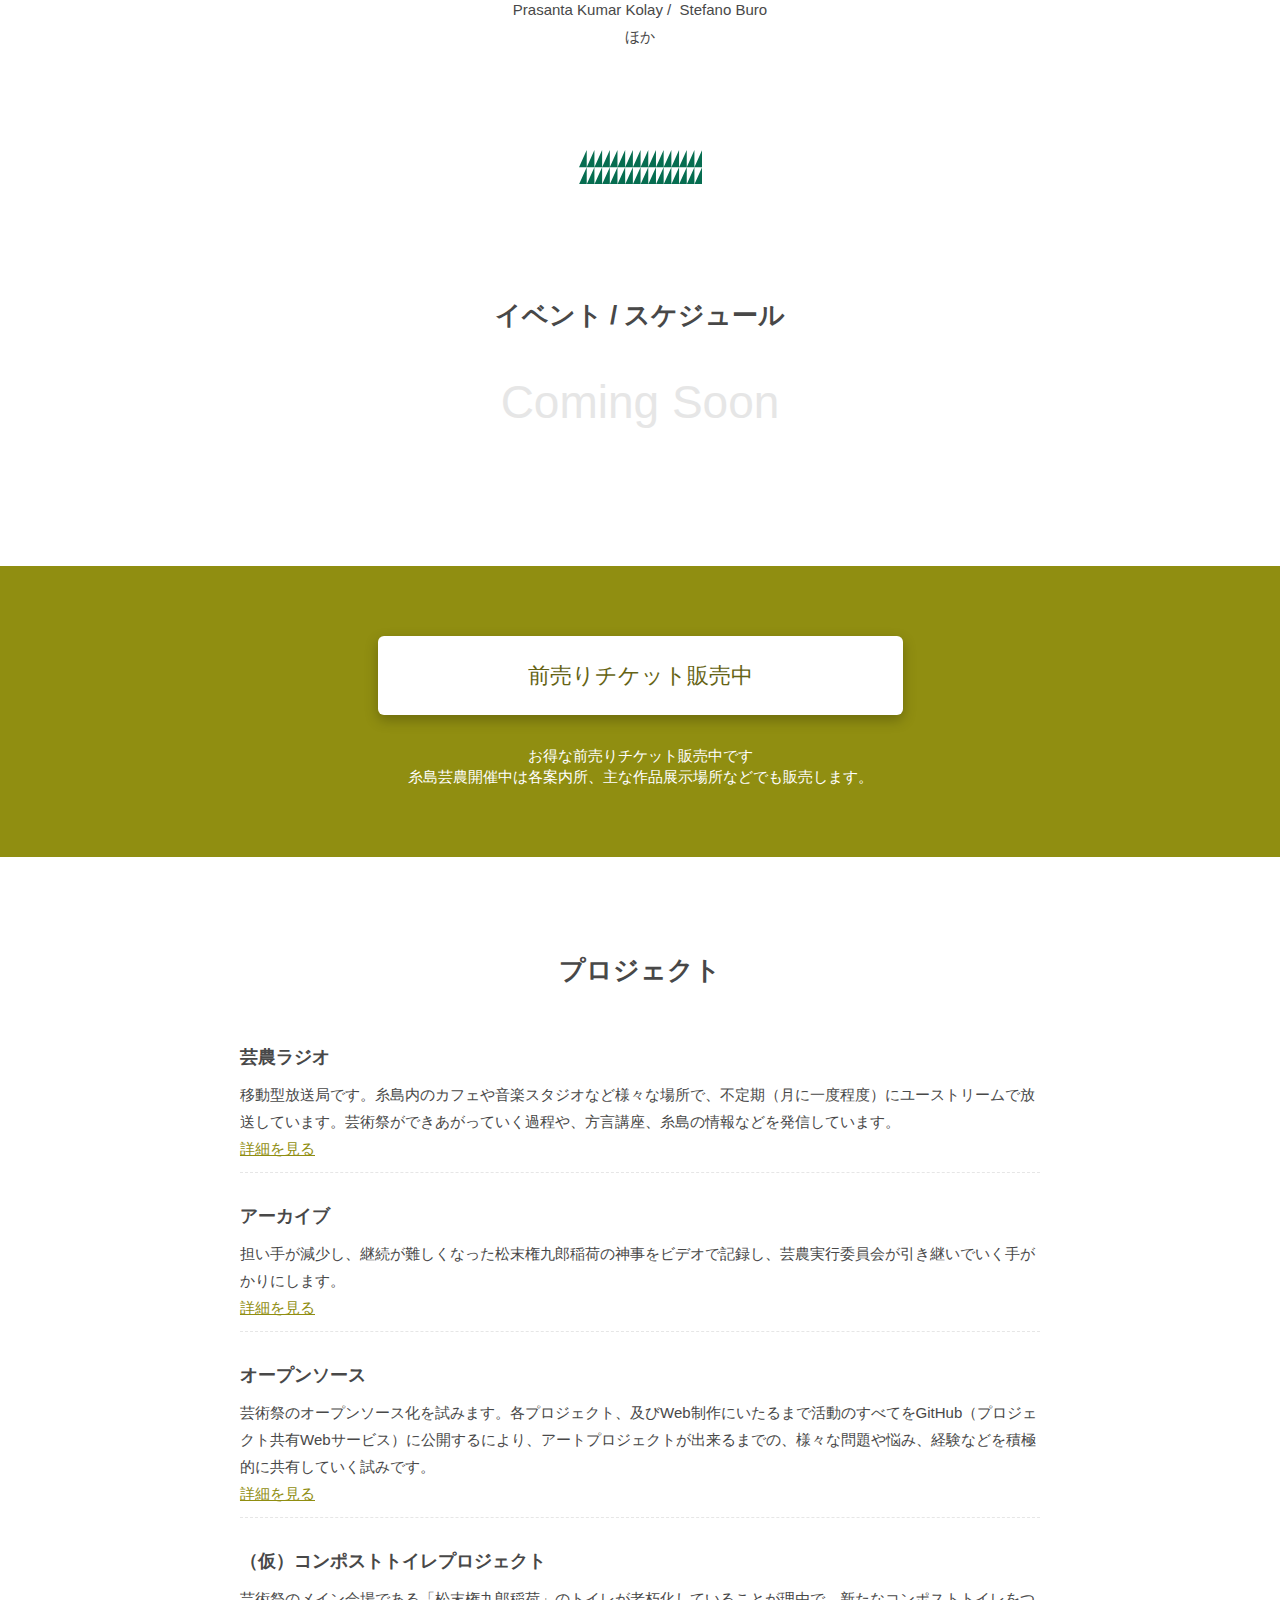
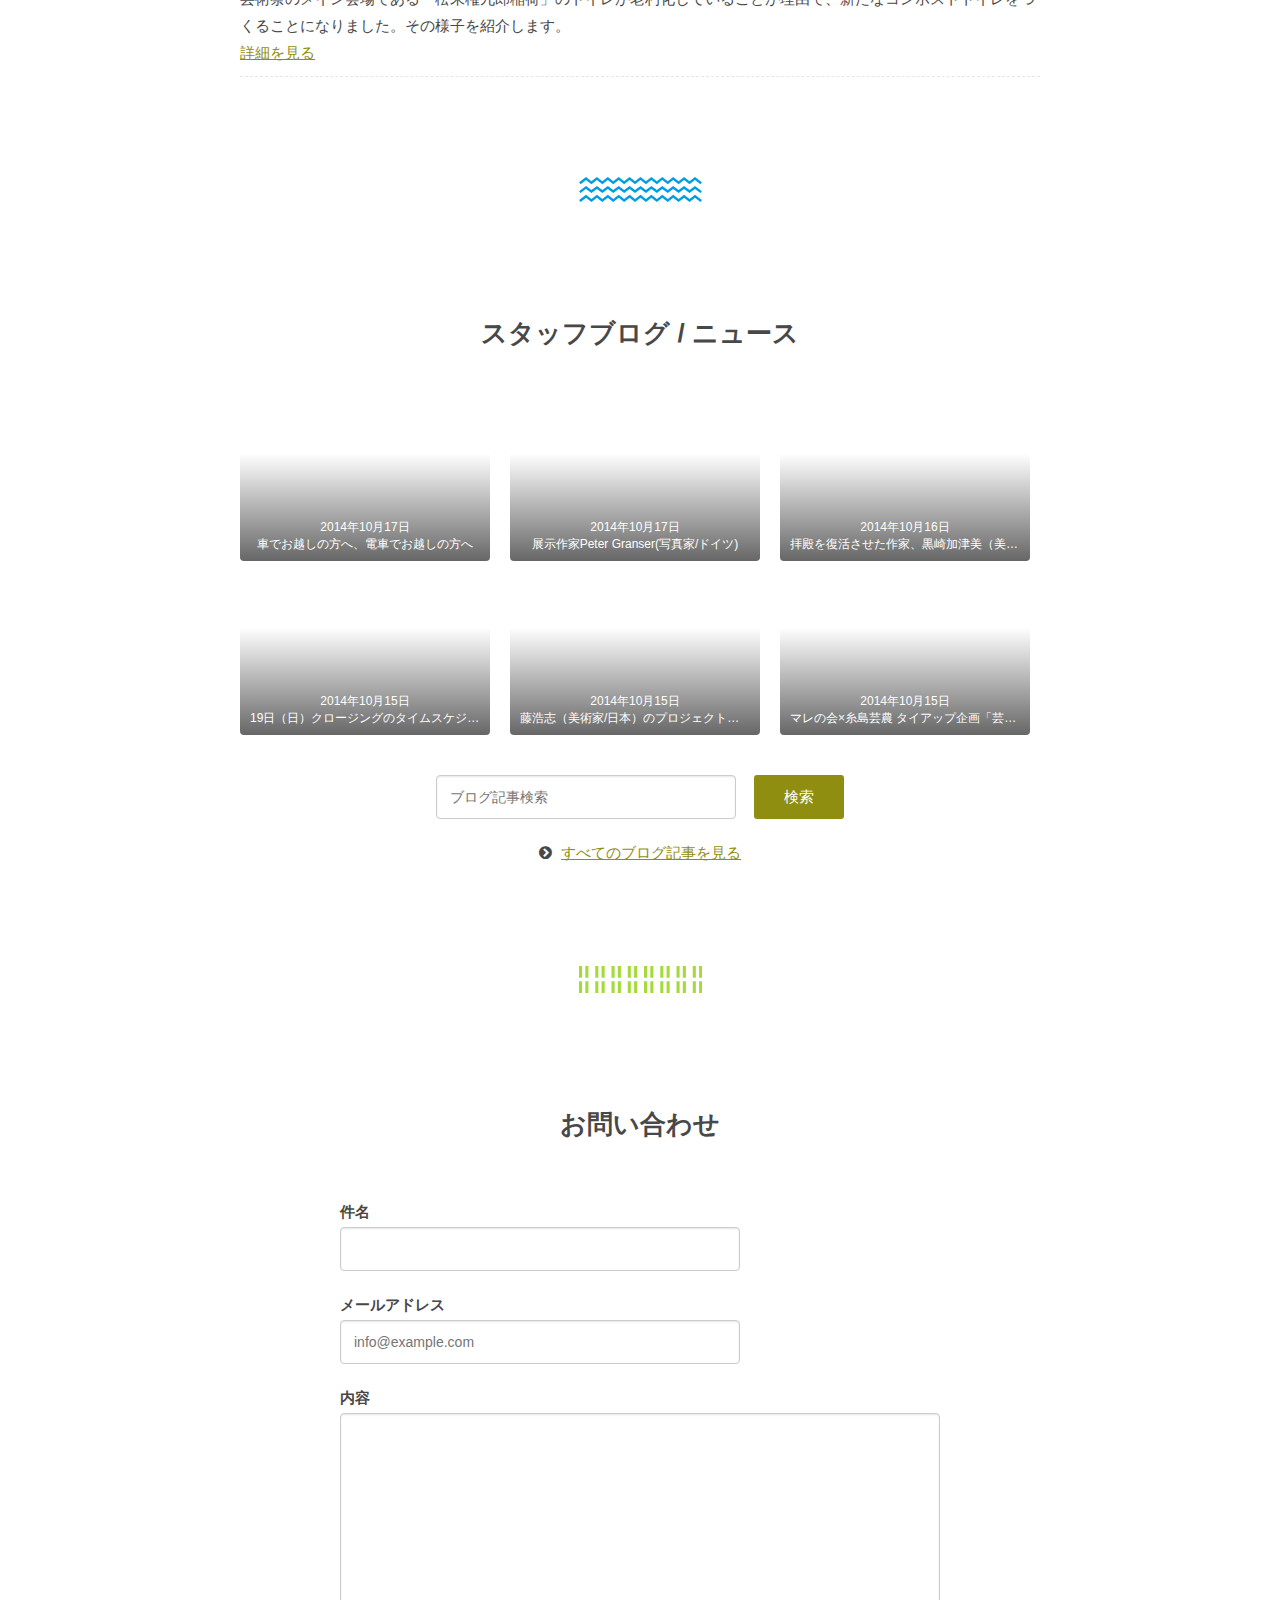
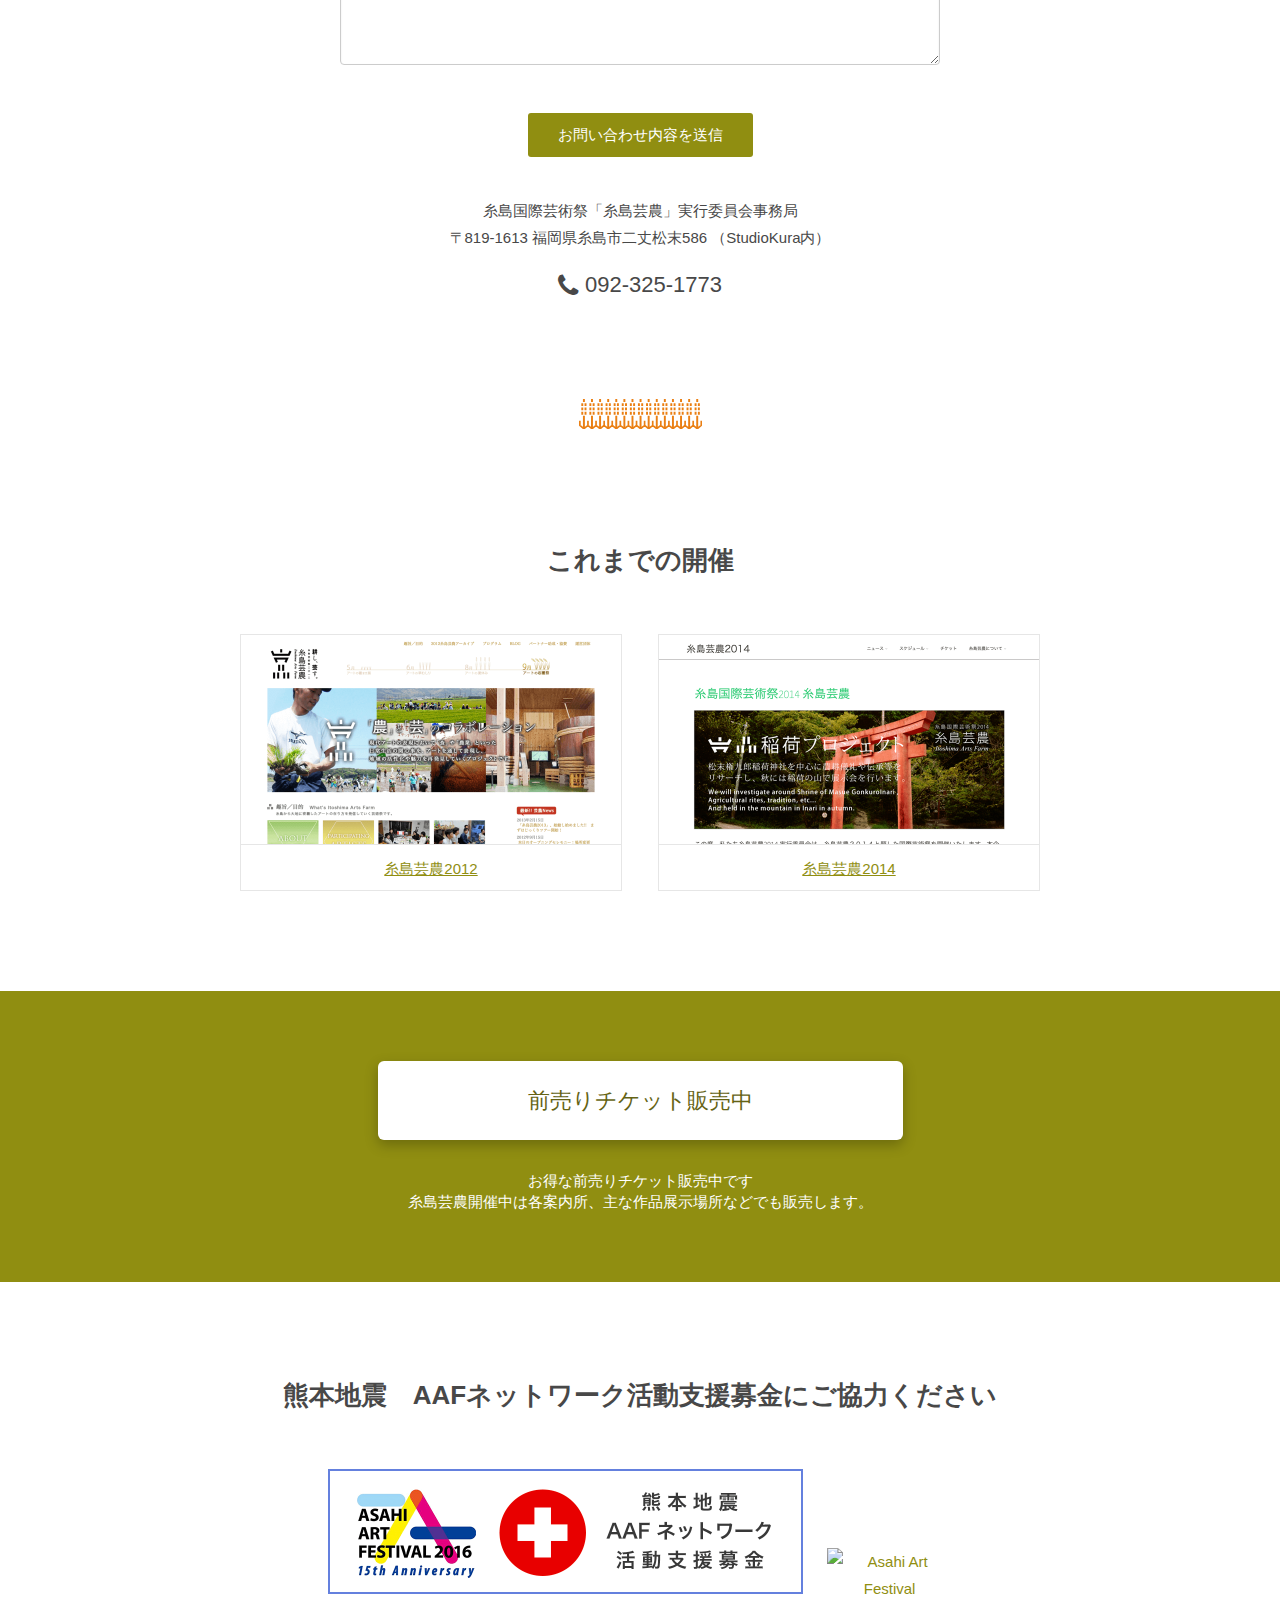
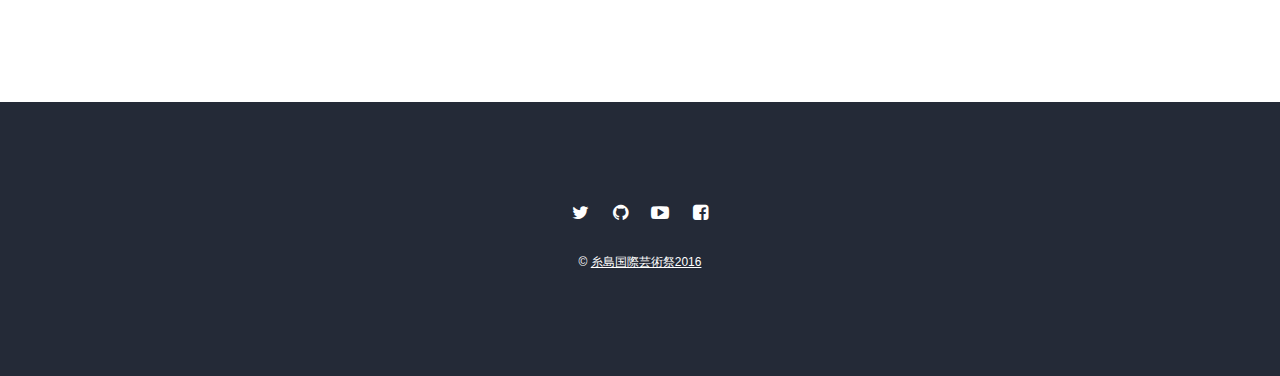
==== commit efb32d0c: "引き続きボタンの色とテキスト" ====
--- a/index.html
+++ b/index.html
@@ -223,7 +223,7 @@
 
 <section>
   <div class="ticket" id="ito-ticket">
-    <a href="http://www.ito-artsfarm.com/ticket2016/">前売りチケット発売中</a>
+    <a href="http://www.ito-artsfarm.com/ticket2016/">前売りチケット販売中</a>
     <p class="center ticket-description">お得な前売りチケット販売中です<br>糸島芸農開催中は各案内所、主な作品展示場所などでも販売します。</p>
   </div>
 </section>
@@ -369,7 +369,7 @@
 </section>
 <section>
   <div class="ticket" id="ito-ticket">
-    <a href="http://www.ito-artsfarm.com/ticket2016/" class="disable">前売りチケット発売中</a>
+    <a href="http://www.ito-artsfarm.com/ticket2016/">前売りチケット販売中</a>
     <p class="center ticket-description">お得な前売りチケット販売中です<br>糸島芸農開催中は各案内所、主な作品展示場所などでも販売します。</p>
   </div>
 </section>
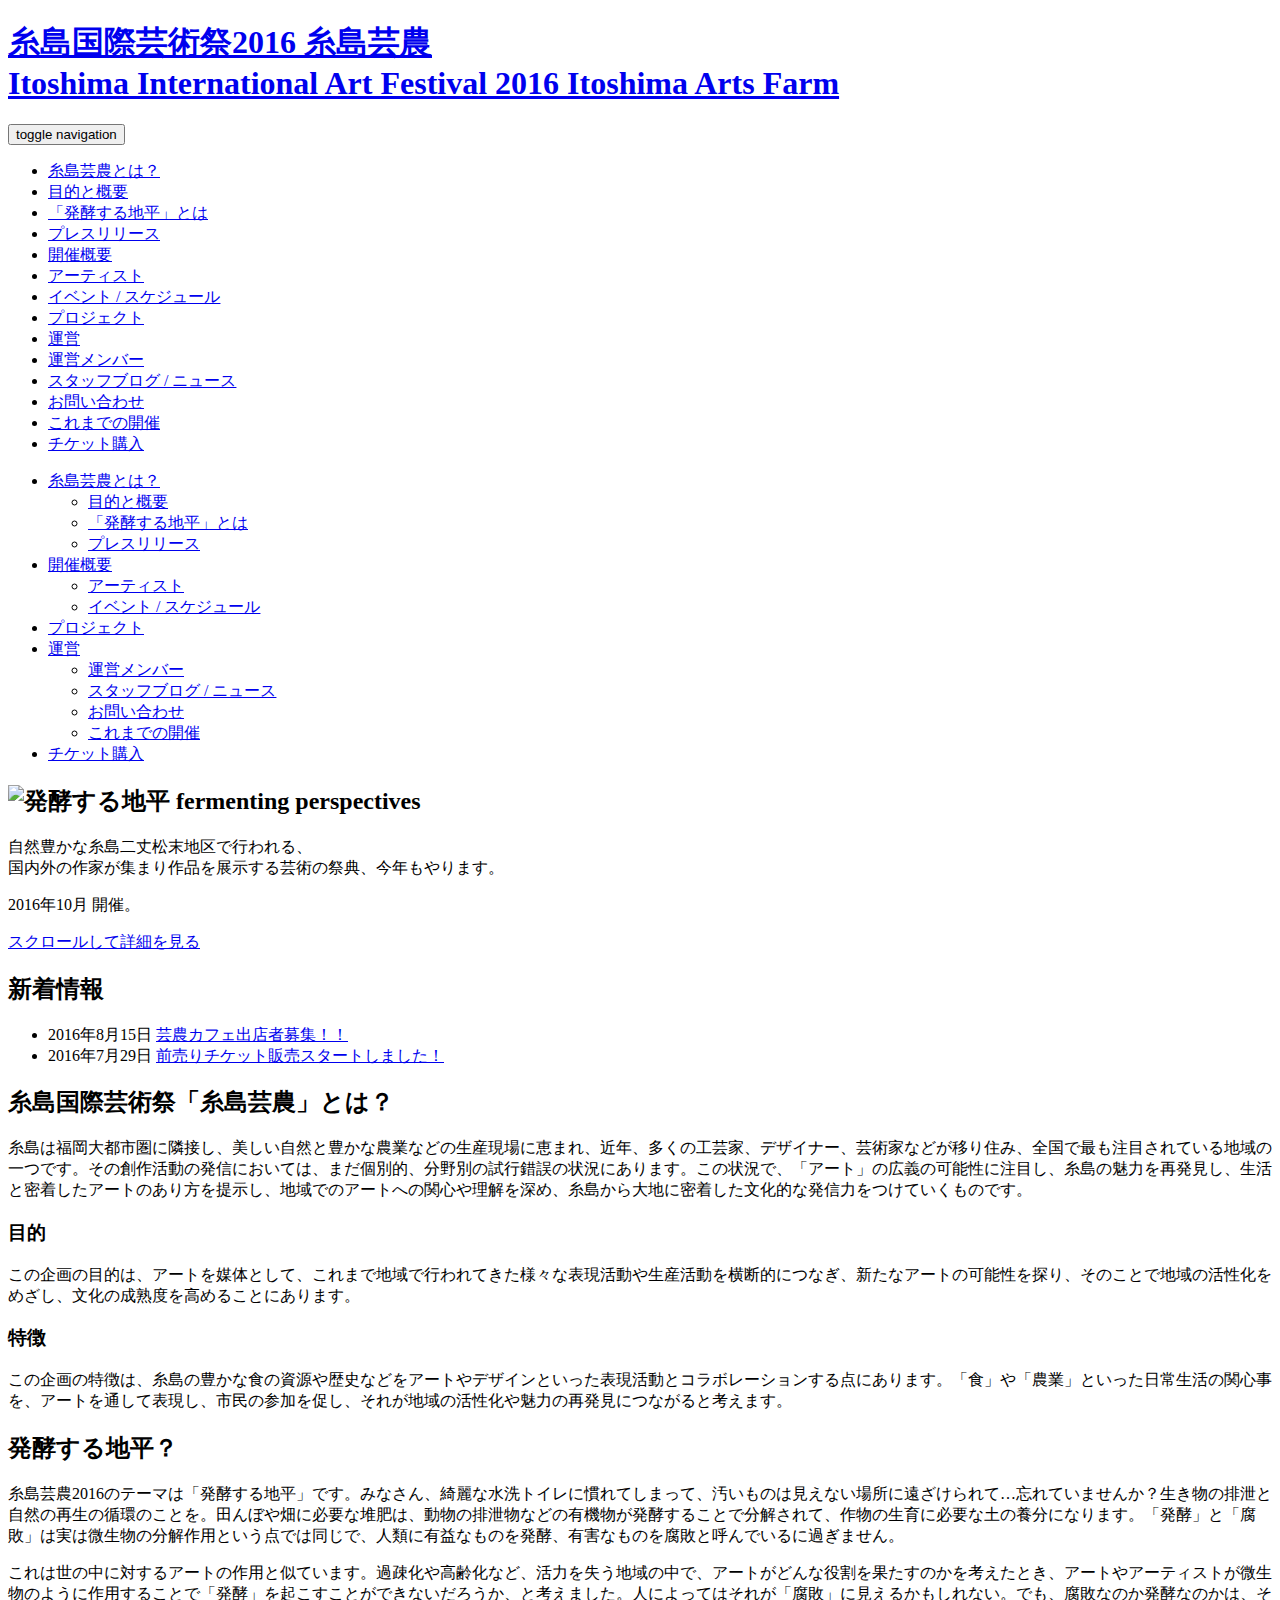
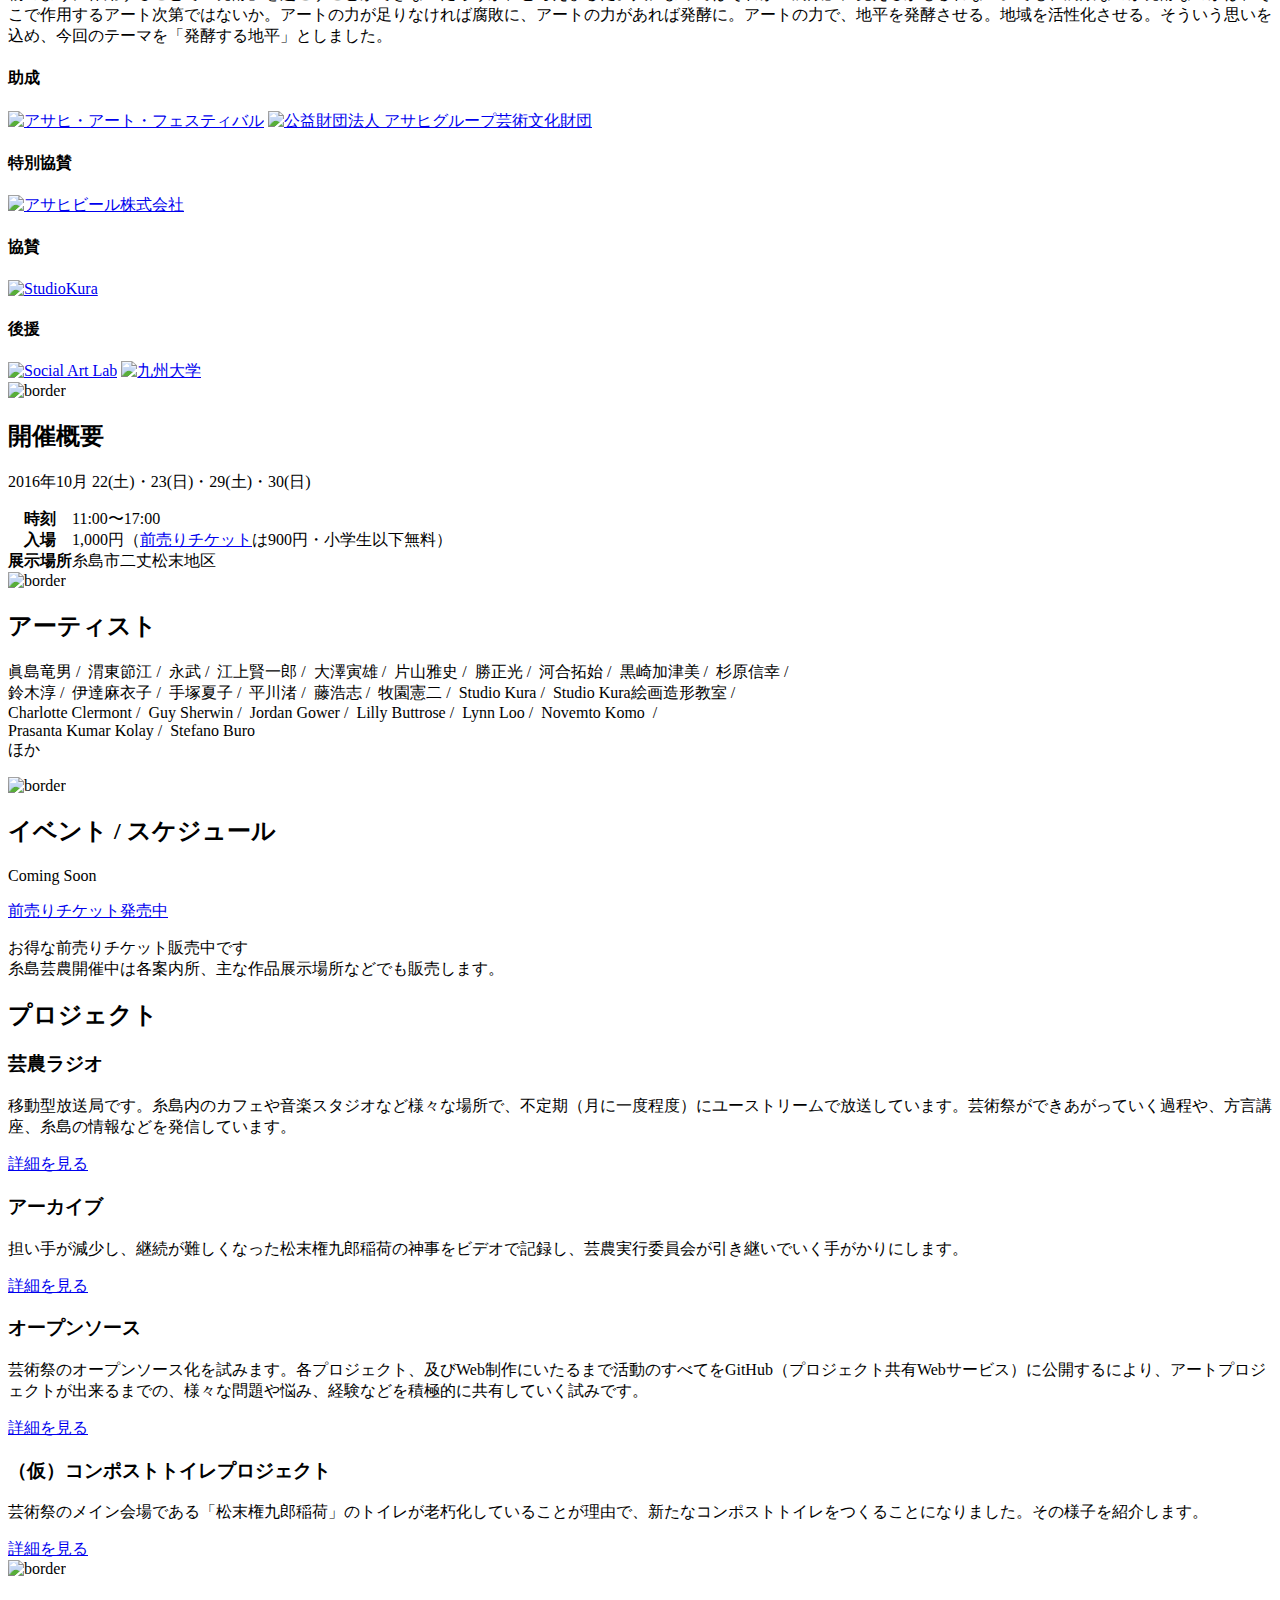
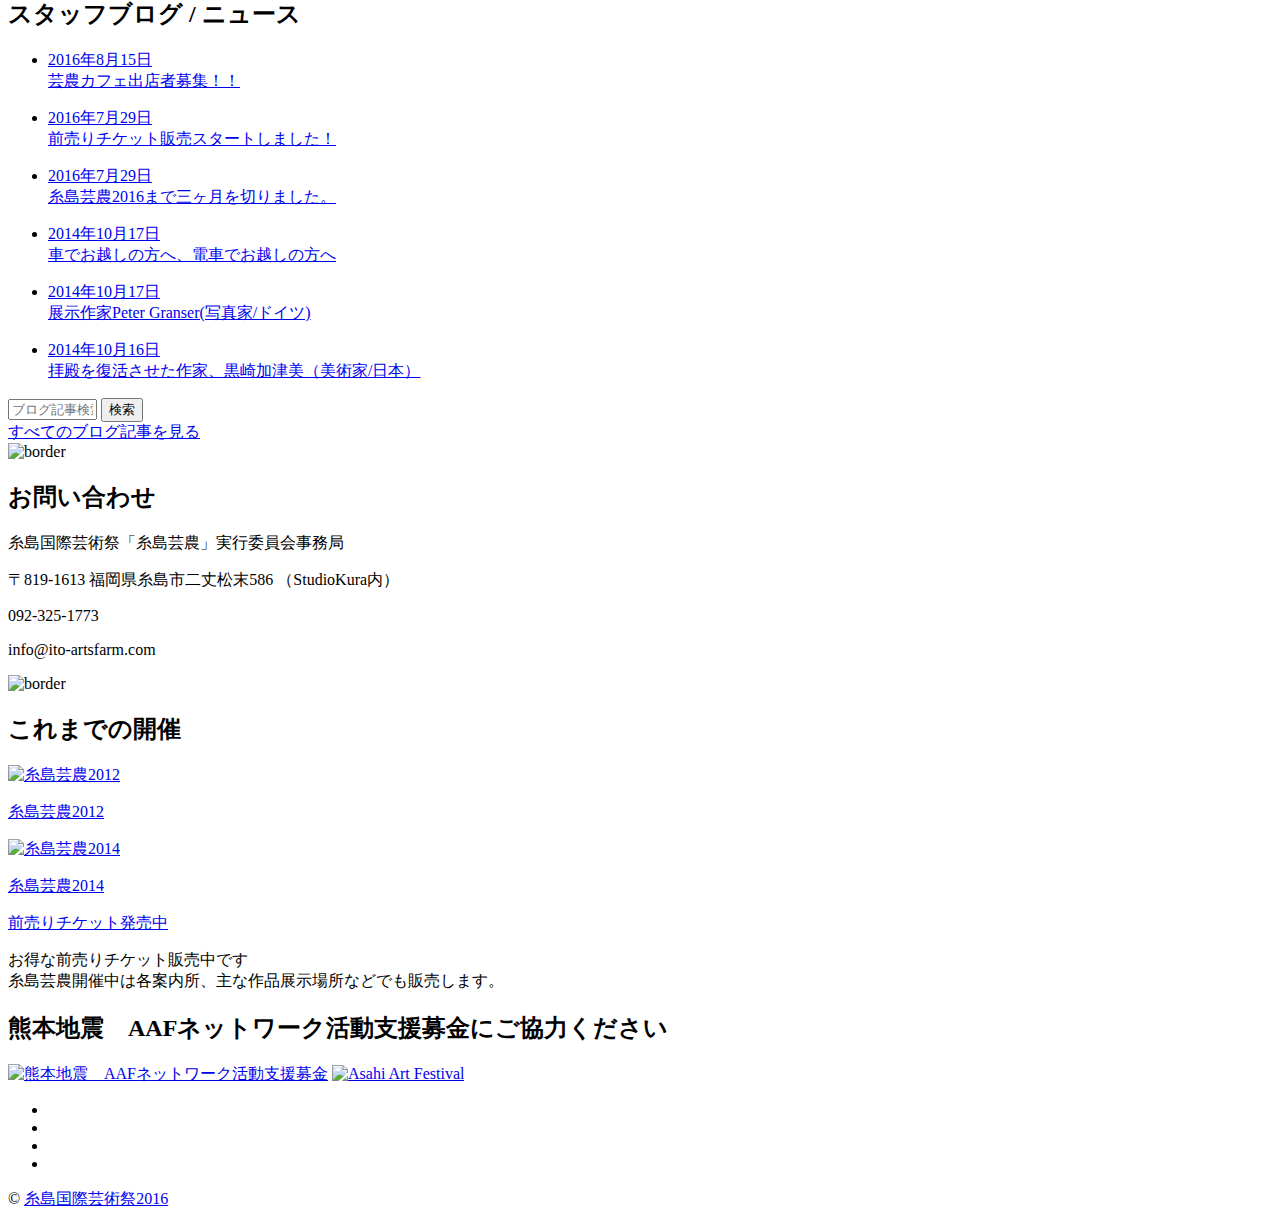
==== commit de6b2e45: "サーバーに上がっているものと同じにします" ====
--- a/index.html
+++ b/index.html
@@ -1,36 +1,48 @@
 <!DOCTYPE html>
 <html lang="ja">
-<head>
-  <meta charset="utf-8">
-  <meta name="viewport" content="width=device-width">
-  <meta name="author" content="糸島芸農2016 実行委員会">
-  <title>糸島国際芸術祭2016 糸島芸農 Itoshima International Art Festival 2016 Itoshima Arts Farm</title>
-  <meta name="Description" content="自然豊かな糸島二丈松末地区で行われる、国内外の作家が集まり作品を展示する芸術の祭典、今年もやります。">
-  <link href="./css/style.css" media="all" rel="stylesheet" type="text/css">
-  <link href="./css/font-awesome.min.css" media="all" rel="stylesheet" type="text/css">
-  <link rel="apple-touch-icon" sizes="57x57"   href="./images/apple-touch-icon/apple-touch-icon-57x57-precomposed.png">
-  <link rel="apple-touch-icon" sizes="114x114" href="./images/apple-touch-icon/apple-touch-icon-114x114-precomposed.png">
-  <link rel="apple-touch-icon" sizes="72x72"   href="./images/apple-touch-icon/apple-touch-icon-72x72-precomposed.png">
-  <link rel="apple-touch-icon" sizes="144x144" href="./images/apple-touch-icon/apple-touch-icon-144x144-precomposed.png">
-  <link rel="icon" href="./images/favicon.ico">
-  <script src="./js/header-scroll.js"></script>
-  <!-- drawer.css -->
-  <link rel="stylesheet" href="./css/drawer.min.css">
-  <!-- jquery & iScroll -->
-  <script src="./js/jquery.min.js"></script>
-  <script src="./js/iscroll.min.js"></script>
-  <!-- drawer.js -->
-  <script src="./js/drawer.min.js"></script>
-  <script src="./js/drawer.js"></script>
-  <!-- ページ内リンク遷移時ヘッダーの高さ分ずらす・滑らかに動かす -->
-  <script src="./js/jquery-top-header-hight.js"></script>
+<head prefix="og: http://ogp.me/ns# fb: http://ogp.me/ns/fb# article: http://ogp.me/ns/article#">
+<meta charset="UTF-8">
+
+
+<title>糸島国際芸術祭2016</title>
+
+
+<meta name="viewport" content="width=device-width">
+<meta name="author" content="糸島芸農2016 実行委員会">
+<meta name="description" content="自然豊かな糸島二丈松末地区で行われる、国内外の作家が集まり作品を展示する芸術の祭典、今年もやります。">
+<link rel="stylesheet" href="http://www.ito-artsfarm.com/wp-content/themes/itoartsfarm2016/style.css" media="screen">
+<link href="http://www.ito-artsfarm.com/wp-content/themes/itoartsfarm2016/css/style.css" media="all" rel="stylesheet" type="text/css">
+<link href="http://www.ito-artsfarm.com/wp-content/themes/itoartsfarm2016/css/font-awesome.min.css" media="all" rel="stylesheet" type="text/css">
+<link rel="apple-touch-icon" sizes="57x57"   href="http://www.ito-artsfarm.com/wp-content/themes/itoartsfarm2016/images/apple-touch-icon-57x57-precomposed.png">
+<link rel="apple-touch-icon" sizes="114x114" href="http://www.ito-artsfarm.com/wp-content/themes/itoartsfarm2016/images/apple-touch-icon-114x114-precomposed.png">
+<link rel="apple-touch-icon" sizes="72x72"   href="http://www.ito-artsfarm.com/wp-content/themes/itoartsfarm2016/images/apple-touch-icon-72x72-precomposed.png">
+<link rel="apple-touch-icon" sizes="144x144" href="http://www.ito-artsfarm.com/wp-content/themes/itoartsfarm2016/images/apple-touch-icon-144x144-precomposed.png">
+<link rel="icon" href="http://www.ito-artsfarm.com/wp-content/themes/itoartsfarm2016/images/favicon.ico">
+<!--[if lt IE 9]>
+<script src="http://www.ito-artsfarm.com/wp-content/themes/itoartsfarm2016/js/html5shiv.min.js"></script>
+<![endif]-->
+
+<script src="http://www.ito-artsfarm.com/wp-content/themes/itoartsfarm2016/js/header-scroll.js"></script>
+<!-- drawer.css -->
+<link rel="stylesheet" href="http://www.ito-artsfarm.com/wp-content/themes/itoartsfarm2016/css/drawer.min.css">
+<!-- jquery & iScroll -->
+<script src="http://www.ito-artsfarm.com/wp-content/themes/itoartsfarm2016/js/jquery.min.js"></script>
+<script src="http://www.ito-artsfarm.com/wp-content/themes/itoartsfarm2016/js/iscroll.min.js"></script>
+<!-- drawer.js -->
+<script src="http://www.ito-artsfarm.com/wp-content/themes/itoartsfarm2016/js/drawer.min.js"></script>
+<script src="http://www.ito-artsfarm.com/wp-content/themes/itoartsfarm2016/js/drawer.js"></script>
+<!-- ページ内リンク遷移時ヘッダーの高さ分ずらす・滑らかに動かす -->
+<script src="http://www.ito-artsfarm.com/wp-content/themes/itoartsfarm2016/js/jquery-top-header-hight.js"></script>
+
 </head>
-<body>
+<body class="home page page-id-3599 page-template-default">
+
+
 <div class="header header-fullscreen">
   <header>
     <div class="header-inner header-inner-hidden" id="header">
       <h1 class="header-inner-left">
-        <a href="./index.html">糸島国際芸術祭2016 糸島芸農<br><span class="english">Itoshima International Art Festival 2016 Itoshima Arts Farm</span></a>
+        <a href="http://www.ito-artsfarm.com/">糸島国際芸術祭2016 糸島芸農<br><span class="english">Itoshima International Art Festival 2016 Itoshima Arts Farm</span></a>
       </h1>
 
       <div class="drawer drawer--right">
@@ -40,20 +52,20 @@
           </button>
           <nav class="drawer-nav" role="navigation">
             <ul class="drawer-menu">
-              <li><a href="#ito-about" class="drawer-menu-item">糸島芸農とは？</a></li>
-              <li><a href="#ito-about" class="drawer-menu-item">目的と概要</a></li>
-              <li><a href="#ito-theme" class="drawer-menu-item">「発酵する地平」とは</a></li>
-              <li><a href="./sample.pdf" class="drawer-menu-item">プレスリリース</a></li>
-              <li><a href="#ito-overview" class="drawer-menu-item">開催概要</a></li>
-              <li><a href="#ito-artist" class="drawer-menu-item">アーティスト</a></li>
-              <li><a href="#ito-schedule" class="drawer-menu-item">イベント&nbsp;/&nbsp;スケジュール</a></li>
-              <li><a href="#ito-project" class="drawer-menu-item">プロジェクト</a></li>
-              <li><a href="./page.html" class="drawer-menu-item">運営</a></li>
-              <li><a href="./page.html" class="drawer-menu-item">運営メンバー</a></li>
-              <li><a href="./list.html" class="drawer-menu-item">スタッフブログ&nbsp;/&nbsp;ニュース</a></li>
-              <li><a href="#ito-contact" class="drawer-menu-item">お問い合わせ</a></li>
-              <li><a href="#ito-history" class="drawer-menu-item">これまでの開催</a></li>
-              <li><a href="#ito-ticket" class="drawer-menu-item">チケット購入</a></li>
+              <li><a href="http://www.ito-artsfarm.com/#ito-about" class="drawer-menu-item">糸島芸農とは？</a></li>
+              <li><a href="http://www.ito-artsfarm.com/#ito-about" class="drawer-menu-item">目的と概要</a></li>
+              <li><a href="http://www.ito-artsfarm.com/#ito-theme" class="drawer-menu-item">「発酵する地平」とは</a></li>
+              <li><a href="http://www.ito-artsfarm.com/itoartsfarm2016_press.pdf" class="drawer-menu-item">プレスリリース</a></li>
+              <li><a href="http://www.ito-artsfarm.com/#ito-overview" class="drawer-menu-item">開催概要</a></li>
+              <li><a href="http://www.ito-artsfarm.com/#ito-artist" class="drawer-menu-item">アーティスト</a></li>
+              <li><a href="http://www.ito-artsfarm.com/#ito-schedule" class="drawer-menu-item">イベント&nbsp;/&nbsp;スケジュール</a></li>
+              <li><a href="http://www.ito-artsfarm.com/#ito-project" class="drawer-menu-item">プロジェクト</a></li>
+              <li><a href="http://www.ito-artsfarm.com/page.html" class="drawer-menu-item">運営</a></li>
+              <li><a href="http://www.ito-artsfarm.com/member/" class="drawer-menu-item">運営メンバー</a></li>
+              <li><a href="http://www.ito-artsfarm.com/blog/" class="drawer-menu-item">スタッフブログ&nbsp;/&nbsp;ニュース</a></li>
+              <li><a href="http://www.ito-artsfarm.com/#ito-contact" class="drawer-menu-item">お問い合わせ</a></li>
+              <li><a href="http://www.ito-artsfarm.com/#ito-history" class="drawer-menu-item">これまでの開催</a></li>
+              <li><a href="http://www.ito-artsfarm.com/ticket2016/" class="drawer-menu-item">チケット購入</a></li>
           </nav>
       </div>
 
@@ -61,39 +73,38 @@
         <nav>
           <ul>
             <li>
-              <a href="#ito-about" class="root">糸島芸農とは？</a>
+              <a href="http://www.ito-artsfarm.com/#ito-about" class="root">糸島芸農とは？</a>
               <ul>
-                <li><a href="#ito-about">目的と概要</a></li>
-                <li><a href="#ito-thema">「発酵する地平」とは</a></li>
-                <li><a href="./sample.pdf">プレスリリース</a></li>
+                <li><a href="http://www.ito-artsfarm.com/#ito-about">目的と概要</a></li>
+                <li><a href="http://www.ito-artsfarm.com/#ito-thema">「発酵する地平」とは</a></li>
+                <li><a href="http://www.ito-artsfarm.com/itoartsfarm2016_press.pdf">プレスリリース</a></li>
               </ul>
             </li>
             <li>
-              <a href="#ito-overview" class="root">開催概要</a>
+              <a href="http://www.ito-artsfarm.com/#ito-overview" class="root">開催概要</a>
               <ul>
-                <li><a href="#ito-artist">アーティスト</a></li>
-                <li><a href="#ito-schedule">イベント&nbsp;/&nbsp;スケジュール</a></li>
+                <li><a href="http://www.ito-artsfarm.com/#ito-artist">アーティスト</a></li>
+                <li><a href="http://www.ito-artsfarm.com/#ito-schedule">イベント&nbsp;/&nbsp;スケジュール</a></li>
               </ul>
             </li>
-            <li><a href="#ito-project" class="root">プロジェクト</a></li>
+            <li><a href="http://www.ito-artsfarm.com/#ito-project" class="root">プロジェクト</a></li>
             <li>
-              <a href="./page.html" class="root">運営</a>
+              <a href="http://www.ito-artsfarm.com/page.html" class="root">運営</a>
               <ul>
-                <li><a href="./page.html">運営メンバー</a></li>
-                <li><a href="./list.html">スタッフブログ&nbsp;/&nbsp;ニュース</a></li>
-                <li><a href="#ito-contact">お問い合わせ</a></li>
-                <li><a href="#ito-history">これまでの開催</a></li>
+                <li><a href="http://www.ito-artsfarm.com/member">運営メンバー</a></li>
+                <li><a href="http://www.ito-artsfarm.com/blog/">スタッフブログ&nbsp;/&nbsp;ニュース</a></li>
+                <li><a href="http://www.ito-artsfarm.com/#ito-contact">お問い合わせ</a></li>
+                <li><a href="http://www.ito-artsfarm.com/#ito-history">これまでの開催</a></li>
               </ul>
-            <li><a href="#ito-ticket" class="ticket">チケット購入</a></li>
+            <li><a href="/ticket2016/" class="ticket">チケット購入</a></li>
           </ul>
         </nav>
       </div>
-
     </div>
   </header>
   <div class="copy">
     <h2>
-      <img src="./images/copy.png" alt="発酵する地平" width="313">
+      <img src="http://www.ito-artsfarm.com/wp-content/themes/itoartsfarm2016/images/copy.png" alt="発酵する地平" width="313">
       <span class="copy-english">fermenting perspectives</span>
     </h2>
     <p>自然豊かな糸島二丈松末地区で行われる、<br>国内外の作家が集まり作品を展示する芸術の祭典、今年もやります。</p>
@@ -105,12 +116,12 @@
   </div>
   <div class="news">
     <h2>新着情報</h2>
-    <ul>
-      <li>2014年10月17日&nbsp;<a href="" target="_blank">車でお越しの方へ、電車でお越しの方へ</a></li>
-      <li>2014年10月17日&nbsp;<a href="" target="_blank">展示作家Peter Granser(写真家/ドイツ)</a></li>
-    </ul>
-  </div>
-</div>
+    <ul>    <li>2016年8月15日&nbsp;<a href="http://www.ito-artsfarm.com/2016/08/15/%e8%8a%b8%e8%be%b2%e3%82%ab%e3%83%95%e3%82%a7%e5%87%ba%e5%ba%97%e8%80%85%e5%8b%9f%e9%9b%86%ef%bc%81%ef%bc%81/">芸農カフェ出店者募集！！</a></li>
+        <li>2016年7月29日&nbsp;<a href="http://www.ito-artsfarm.com/2016/07/29/%e5%89%8d%e5%a3%b2%e3%82%8a%e3%83%81%e3%82%b1%e3%83%83%e3%83%88%e8%b2%a9%e5%a3%b2%e3%82%b9%e3%82%bf%e3%83%bc%e3%83%88%e3%81%97%e3%81%be%e3%81%97%e3%81%9f%ef%bc%81/">前売りチケット販売スタートしました！</a></li>
+    </ul>  </div>
+</div><!-- ./header -->
+
+
 <section>
   <div class="container">
     <h2 class="title" id="ito-about">糸島国際芸術祭「糸島芸農」とは？</h2>
@@ -125,6 +136,7 @@
     </div>
   </div>
 </section>
+
 <section>
   <div class="container">
     <h2 class="title" id="ito-thema">発酵する地平？</h2>
@@ -132,27 +144,29 @@
     <p>これは世の中に対するアートの作用と似ています。過疎化や高齢化など、活力を失う地域の中で、アートがどんな役割を果たすのかを考えたとき、アートやアーティストが微生物のように作用することで「発酵」を起こすことができないだろうか、と考えました。人によってはそれが「腐敗」に見えるかもしれない。でも、腐敗なのか発酵なのかは、そこで作用するアート次第ではないか。アートの力が足りなければ腐敗に、アートの力があれば発酵に。アートの力で、地平を発酵させる。地域を活性化させる。そういう思いを込め、今回のテーマを「発酵する地平」としました。</p>
     <div class="container-left sponsor sponsor-1">
       <h4>助成</h4>
-      <img src="./images/sponsor/sponsor_aaf.png" alt="アサヒ・アート・フェスティバル" width="81">
-      <img src="./images/sponsor/sponsor_asahi_art.png" alt="公益財団法人 アサヒグループ芸術文化財団" width="200" class="sponsor-asahi">
+      <a href="http://www.asahi-artfes.net/" target="_blank"><img src="http://www.ito-artsfarm.com/wp-content/themes/itoartsfarm2016/images/sponsor/sponsor_aaf.png" alt="アサヒ・アート・フェスティバル" width="81"></a>
+      <a href="http://www.asahigroup-foundation.com/art/" target="_blank"><img src="http://www.ito-artsfarm.com/wp-content/themes/itoartsfarm2016/images/sponsor/sponsor_asahi_art.png" alt="公益財団法人 アサヒグループ芸術文化財団" width="200" class="sponsor-asahi"></a>
     </div>
     <div class="container-left sponsor sponsor-2">
       <h4>特別協賛</h4>
-      <img src="./images/sponsor/sponsor_asahi.png" alt="アサヒビール株式会社" width="150" class="sponsor-asahi-art">
+      <a href="http://www.asahibeer.co.jp/" target="_blank"><img src="http://www.ito-artsfarm.com/wp-content/themes/itoartsfarm2016/images/sponsor/sponsor_asahi.png" alt="アサヒビール株式会社" width="150" class="sponsor-asahi-art"></a>
     </div>
     <div class="container-right sponsor sponsor-3">
       <h4>協賛</h4>
-      <img src="./images/sponsor/sponsor_sk.png" alt="StudioKura" width="175" class="sponsor-sk">
+      <a href="http://studiokura.info/" target="_blank"><img src="http://www.ito-artsfarm.com/wp-content/themes/itoartsfarm2016/images/sponsor/sponsor_sk.png" alt="StudioKura" width="175" class="sponsor-sk"></a>
     </div>
     <div class="container-left sponsor sponsor-4">
       <h4>後援</h4>
-      <img src="./images/sponsor/sponsor_sal.png" alt="Social Art Lab" width="64" class="sponsor-sal">
-      <img src="./images/sponsor/sponsor_kyushu_u.png" alt="九州大学" width="241" class="sponsor-kyushu-u">
-    </div>
-  </div>
-</section>
-<div class="border">
-  <img src="./images/border/border_01.svg" alt="border" width="123">
-</div>
+      <a href="http://www.sal.design.kyushu-u.ac.jp/" target="_blank"><img src="http://www.ito-artsfarm.com/wp-content/themes/itoartsfarm2016/images/sponsor/sponsor_sal.png" alt="Social Art Lab" width="64" class="sponsor-sal"></a>
+      <a href="https://www.kyushu-u.ac.jp/ja/" target="_blank"><img src="http://www.ito-artsfarm.com/wp-content/themes/itoartsfarm2016/images/sponsor/sponsor_kyushu_u.png" alt="九州大学" width="241" class="sponsor-kyushu-u"></a>
+    </div>
+  </div>
+</section>
+
+<div class="border">
+  <img src="http://www.ito-artsfarm.com/wp-content/themes/itoartsfarm2016/images/border/border_01.svg" alt="border" width="123">
+</div>
+
 <section>
   <div class="container">
     <h2 class="title" id="ito-overview">開催概要</h2>
@@ -164,7 +178,7 @@
       </tr>
       <tr>
         <th valign="top">入場</th>
-        <td valign="top">1,000円<span class="event-abou-small">（前売りチケットは800円・小学生以下無料）</span></td>
+        <td valign="top">1,000円<span class="event-abou-small">（<a href="http://www.ito-artsfarm.com/ticket2016/">前売りチケット</a>は900円・小学生以下無料）</span></td>
       </tr>
       <tr>
         <th valign="top">展示場所</th>
@@ -173,47 +187,50 @@
     </table>
   </div>
 </section>
-<div class="border">
-  <img src="./images/border/border_02.svg" alt="border" width="123">
-</div>
+
+<div class="border">
+  <img src="http://www.ito-artsfarm.com/wp-content/themes/itoartsfarm2016/images/border/border_02.svg" alt="border" width="123">
+</div>
+
 <section>
   <div class="container">
     <h2 class="title" id="ito-artist">アーティスト</h2>
     <p class="center">
-      <a href="http://www.ito-artsfarm.com/majima/">眞島竜男</a>（現代美術作家）&nbsp;/&nbsp;
-        渭東節江&nbsp;/&nbsp;
-        永武&nbsp;/&nbsp;
-        江上賢一郎&nbsp;/&nbsp;
-        大澤寅雄&nbsp;/&nbsp;
-        片山雅史&nbsp;/&nbsp;
-        勝正光&nbsp;/&nbsp;
-        河合拓始&nbsp;/&nbsp;
-        黒崎加津美&nbsp;/&nbsp;
-        杉原信幸&nbsp;/&nbsp;<br> 
-        鈴木淳&nbsp;/&nbsp;
-        伊達麻衣子&nbsp;/&nbsp;
-        手塚夏子&nbsp;/&nbsp;
-        平川渚&nbsp;/&nbsp;
-        藤浩志&nbsp;/&nbsp;
-        牧園憲二&nbsp;/&nbsp;
-        Studio Kura&nbsp;/&nbsp;
-        Studio Kura絵画造形教室&nbsp;/&nbsp;<br> 
-        Charlotte Clermont&nbsp;/&nbsp;
-        Guy Sherwin&nbsp;/&nbsp;
-        Jordan Gower&nbsp;/&nbsp;
-        Lilly Buttrose&nbsp;/&nbsp;
-        Lynn Loo&nbsp;/&nbsp;
-        Novemto Komo &nbsp;/&nbsp;<br> 
-        Prasanta Kumar Kolay&nbsp;/&nbsp;
-        Stefano Buro<br> 
-        ほか
-
+     眞島竜男&nbsp;/&nbsp;
+     渭東節江&nbsp;/&nbsp;
+     永武&nbsp;/&nbsp;
+     江上賢一郎&nbsp;/&nbsp;
+     大澤寅雄&nbsp;/&nbsp;
+     片山雅史&nbsp;/&nbsp;
+     勝正光&nbsp;/&nbsp;
+     河合拓始&nbsp;/&nbsp;
+     黒崎加津美&nbsp;/&nbsp;
+     杉原信幸&nbsp;/&nbsp;<br> 
+     鈴木淳&nbsp;/&nbsp;
+     伊達麻衣子&nbsp;/&nbsp;
+     手塚夏子&nbsp;/&nbsp;
+     平川渚&nbsp;/&nbsp;
+     藤浩志&nbsp;/&nbsp;
+     牧園憲二&nbsp;/&nbsp;
+     Studio Kura&nbsp;/&nbsp;
+     Studio Kura絵画造形教室&nbsp;/&nbsp;<br> 
+     Charlotte Clermont&nbsp;/&nbsp;
+     Guy Sherwin&nbsp;/&nbsp;
+     Jordan Gower&nbsp;/&nbsp;
+     Lilly Buttrose&nbsp;/&nbsp;
+     Lynn Loo&nbsp;/&nbsp;
+     Novemto Komo &nbsp;/&nbsp;<br> 
+     Prasanta Kumar Kolay&nbsp;/&nbsp;
+     Stefano Buro<br> 
+     ほか
     </p>
   </div>
 </section>
-<div class="border">
-  <img src="./images/border/border_03.svg" alt="border" width="123">
-</div>
+
+<div class="border">
+  <img src="http://www.ito-artsfarm.com/wp-content/themes/itoartsfarm2016/images/border/border_03.svg" alt="border" width="123">
+</div>
+
 <section>
   <div class="container">
     <h2 class="title" id="ito-schedule">イベント&nbsp;/&nbsp;スケジュール</h2>
@@ -223,7 +240,7 @@
 
 <section>
   <div class="ticket" id="ito-ticket">
-    <a href="http://www.ito-artsfarm.com/ticket2016/">前売りチケット販売中</a>
+    <a href="http://www.ito-artsfarm.com/ticket2016/" class="disable">前売りチケット発売中</a>
     <p class="center ticket-description">お得な前売りチケット販売中です<br>糸島芸農開催中は各案内所、主な作品展示場所などでも販売します。</p>
   </div>
 </section>
@@ -234,154 +251,151 @@
     <h3>芸農ラジオ</h3>
     <div class="text-list">
       <p>移動型放送局です。糸島内のカフェや音楽スタジオなど様々な場所で、不定期（月に一度程度）にユーストリームで放送しています。芸術祭ができあがっていく過程や、方言講座、糸島の情報などを発信しています。</p>
-      <a href="">詳細を見る</a>
+      <a href="http://www.ustream.tv/channel/GLCLwrA3EvM" target="_blank">詳細を見る</a>
     </div>
     <h3>アーカイブ</h3>
     <div class="text-list">
       <p>担い手が減少し、継続が難しくなった松末権九郎稲荷の神事をビデオで記録し、芸農実行委員会が引き継いでいく手がかりにします。</p>
-      <a href="">詳細を見る</a>
+      <a href="#">詳細を見る</a>
     </div>
     <h3>オープンソース</h3>
     <div class="text-list">
       <p>芸術祭のオープンソース化を試みます。各プロジェクト、及びWeb制作にいたるまで活動のすべてをGitHub（プロジェクト共有Webサービス）に公開するにより、アートプロジェクトが出来るまでの、様々な問題や悩み、経験などを積極的に共有していく試みです。</p>
-      <a href="">詳細を見る</a>
+      <a href="https://github.com/ito-artsfarm" target="_blank">詳細を見る</a>
     </div>
     <h3>（仮）コンポストトイレプロジェクト</h3>
     <div class="text-list">
       <p>芸術祭のメイン会場である「松末権九郎稲荷」のトイレが老朽化していることが理由で、新たなコンポストトイレをつくることになりました。その様子を紹介します。</p>
-      <a href="">詳細を見る</a>
-    </div>
-  </div>
-</section>
-<div class="border">
-  <img src="./images/border/border_04.svg" alt="border" width="123">
-</div>
+      <a href="#">詳細を見る</a>
+    </div>
+  </div>
+</section>
+
+<div class="border">
+  <img src="http://www.ito-artsfarm.com/wp-content/themes/itoartsfarm2016/images/border/border_04.svg" alt="border" width="123">
+</div>
+
 <section>
   <div class="container">
     <h2 class="title">スタッフブログ&nbsp;/&nbsp;ニュース</h2>
     <div class="entry">
-      <ul>
+      <ul>    <li>
+      <a href="http://www.ito-artsfarm.com/2016/08/15/%e8%8a%b8%e8%be%b2%e3%82%ab%e3%83%95%e3%82%a7%e5%87%ba%e5%ba%97%e8%80%85%e5%8b%9f%e9%9b%86%ef%bc%81%ef%bc%81/">
+                  <div class="image" style="background-image: url(http://www.ito-artsfarm.com/wp-content/uploads/2016/08/13989627_10154393790348349_219365073_n-331x400.jpg);">
+                  <div class="gradation">
+            <p>2016年8月15日<br>芸農カフェ出店者募集！！</p>
+          </div>
+        </div><!-- ./image -->
+      </a>
+    </li>
         <li>
-          <a href="./post.html">
-            <div class="image" style="background-image: url(http://www.ito-artsfarm.com/wp-content/uploads/2014/10/10744075_708462452577967_714604928_o.jpg);">
-              <div class="gradation">
-                <p>2014年10月17日<br>車でお越しの方へ、電車でお越しの方へ</p>
-              </div>
-            </div>
-          </a>
-        </li>
+      <a href="http://www.ito-artsfarm.com/2016/07/29/%e5%89%8d%e5%a3%b2%e3%82%8a%e3%83%81%e3%82%b1%e3%83%83%e3%83%88%e8%b2%a9%e5%a3%b2%e3%82%b9%e3%82%bf%e3%83%bc%e3%83%88%e3%81%97%e3%81%be%e3%81%97%e3%81%9f%ef%bc%81/">
+                  <div class="image" style="background-image: url(http://www.ito-artsfarm.com/wp-content/uploads/2016/07/facebook_0730-600x315.png);">
+                  <div class="gradation">
+            <p>2016年7月29日<br>前売りチケット販売スタートしました！</p>
+          </div>
+        </div><!-- ./image -->
+      </a>
+    </li>
         <li>
-          <a href="./post.html">
-            <div class="image" style="background-image: url(http://www.ito-artsfarm.com/wp-content/uploads/2014/09/p_peter.jpg);">
-              <div class="gradation">
-                <p>2014年10月17日<br>展示作家Peter Granser(写真家/ドイツ)</p>
-              </div>
-            </div>
-          </a>
-        </li>
+      <a href="http://www.ito-artsfarm.com/2016/07/29/%e7%b3%b8%e5%b3%b6%e8%8a%b8%e8%be%b22016%e3%81%be%e3%81%a7%e4%b8%89%e3%83%b6%e6%9c%88%e3%82%92%e5%88%87%e3%82%8a%e3%81%be%e3%81%97%e3%81%9f%e3%80%82/">
+                  <div class="image" style="background-image: url(http://www.ito-artsfarm.com/wp-content/uploads/2016/07/IMG_20160729_233845-600x400.jpg);">
+                  <div class="gradation">
+            <p>2016年7月29日<br>糸島芸農2016まで三ヶ月を切りました。</p>
+          </div>
+        </div><!-- ./image -->
+      </a>
+    </li>
         <li>
-          <a href="./post.html">
-            <div class="image" style="background-image: url(http://www.ito-artsfarm.com/wp-content/uploads/2014/10/L.jpg);">
-              <div class="gradation">
-                <p>2014年10月16日<br>拝殿を復活させた作家、黒崎加津美（美術家/日本）</p>
-              </div>
-            </div>
-          </a>
-        </li>
+      <a href="http://www.ito-artsfarm.com/2014/10/17/guidance/">
+                  <div class="image" style="background-image: url(http://www.ito-artsfarm.com/wp-content/uploads/2014/10/10744075_708462452577967_714604928_o.jpg);">
+                  <div class="gradation">
+            <p>2014年10月17日<br>車でお越しの方へ、電車でお越しの方へ</p>
+          </div>
+        </div><!-- ./image -->
+      </a>
+    </li>
         <li>
-          <a href="./post.html">
-            <div class="image" style="background-image: url(http://www.ito-artsfarm.com/wp-content/uploads/2014/10/inari.jpg);">
-              <div class="gradation">
-                <p>2014年10月15日<br>19日（日）クロージングのタイムスケジュール</p>
-              </div>
-            </div>
-          </a>
-        </li>
+      <a href="http://www.ito-artsfarm.com/2014/10/17/petergranser/">
+                  <div class="image" style="background-image: url(http://www.ito-artsfarm.com/wp-content/uploads/2014/09/p_peter.jpg);">
+                  <div class="gradation">
+            <p>2014年10月17日<br>展示作家Peter Granser(写真家/ドイツ)</p>
+          </div>
+        </div><!-- ./image -->
+      </a>
+    </li>
         <li>
-          <a href="./post.html">
-            <div class="image" style="background-image: url(http://www.ito-artsfarm.com/wp-content/uploads/2014/10/zaurusu02.jpg);">
-              <div class="gradation">
-                <p>2014年10月15日<br>藤浩志（美術家/日本）のプロジェクト、かえっこバザール</p>
-              </div>
-            </div>
-          </a>
-        </li>
-        <li>
-          <a href="./post.html">
-            <div class="image" style="background-image: url(http://www.ito-artsfarm.com/wp-content/uploads/2014/09/p_marenokai.jpg);">
-              <div class="gradation">
-                <p>2014年10月15日<br>マレの会×糸島芸農 タイアップ企画「芸能×芸農」</p>
-              </div>
-            </div>
-          </a>
-        </li>
-      </ul>
-    </div>
-    <form action="#">
+      <a href="http://www.ito-artsfarm.com/2014/10/16/kurosakikatsumi/">
+                  <div class="image" style="background-image: url(http://www.ito-artsfarm.com/wp-content/uploads/2014/10/L.jpg);">
+                  <div class="gradation">
+            <p>2014年10月16日<br>拝殿を復活させた作家、黒崎加津美（美術家/日本）</p>
+          </div>
+        </div><!-- ./image -->
+      </a>
+    </li>
+    </ul>    </div>
+    <form role="search" method="get" id="searchform" action="/" >
       <div class="center mg-t20">
-        <input id="" name="" type="text" class="entry-search input" value="" size="8" tabindex="1" placeholder="ブログ記事検索">
-        <input id="" name="" type="submit" value="検索" tabindex="4" class="submit-side">
+        <input type="text" id="" name="s" class="entry-search input" value="" size="8" tabindex="1" placeholder="ブログ記事検索">
+        <input type="submit" id="" name="" value="検索" tabindex="4" class="submit-side">
         <div>
           <i class="fa fa-chevron-circle-right fa-1x entr-link-icon"></i>
-          <a href="">すべてのブログ記事を見る</a>
+          <a href="http://www.ito-artsfarm.com/blog/">すべてのブログ記事を見る</a>
         </div>
       </div>
     </form>
   </div>
 </section>
-<div class="border">
-  <img src="./images/border/border_01.svg" alt="border" width="123">
-</div>
+
+<div class="border">
+  <img src="http://www.ito-artsfarm.com/wp-content/themes/itoartsfarm2016/images/border/border_01.svg" alt="border" width="123">
+</div>
+
 <section>
   <div class="container">
     <h2 class="title" id="ito-contact">お問い合わせ</h2>
-    <form action="#">
-      <div class="support">
-        <label class="label" id="" for="">件名</label>
-        <input id="" name="" type="text" class="w-400 input" value="" size="8" tabindex="1">
-        <label class="label" id="" for="">メールアドレス</label>
-        <input id="" name="" type="email" class="w-400 input" value="" maxlength="255" tabindex="2" placeholder="info@example.com">
-        <label class="label" id="" for="">内容</label>
-        <textarea id="" name="" class="w-600 input" spellcheck="" rows="10" cols="50" tabindex="3"></textarea>
-        <input id="" name="" type="submit" value="お問い合わせ内容を送信" tabindex="4" class="submit">
-      </div>
-    </form>
-    <p class="center">糸島国際芸術祭「糸島芸農」実行委員会事務局<p>
+        <p class="center">糸島国際芸術祭「糸島芸農」実行委員会事務局<p>
     <p class="center">〒819-1613 福岡県糸島市二丈松末586 （StudioKura内）</p>
     <p class="center phone"><i class="fa fa-phone fa-1x"></i>092-325-1773</p>
-  </div>
-</section>
-<div class="border">
-  <img src="./images/border/border_02.svg" alt="border" width="123">
-</div>
+    <p class="center phone"><i class="fa fa-envelope fa-1x"></i>info@ito-artsfarm.com</p>
+  </div>
+</section>
+
+<div class="border">
+  <img src="http://www.ito-artsfarm.com/wp-content/themes/itoartsfarm2016/images/border/border_02.svg" alt="border" width="123">
+</div>
+
 <section>
   <div class="container">
     <h2 class="title" id="ito-history">これまでの開催</h2>
     <a href="http://2012.ito-artsfarm.com/" target="_blank" class="container-left history">
-      <img src="./images/history/2012.png" alt="糸島芸農2012" width="380">
+      <img src="http://www.ito-artsfarm.com/wp-content/themes/itoartsfarm2016/images/history/2012.png" alt="糸島芸農2012" width="380">
       <p>糸島芸農2012</p>
     </a>
     <a href="http://2014.ito-artsfarm.com/" target="_blank" class="container-right history">
-      <img src="./images/history/2014.png" alt="糸島芸農2014" width="380">
+      <img src="http://www.ito-artsfarm.com/wp-content/themes/itoartsfarm2016/images/history/2014.png" alt="糸島芸農2014" width="380">
       <p>糸島芸農2014</p>
     </a>
   </div>
 </section>
+
 <section>
   <div class="ticket" id="ito-ticket">
-    <a href="http://www.ito-artsfarm.com/ticket2016/">前売りチケット販売中</a>
+    <a href="http://www.ito-artsfarm.com/ticket2016/" class="disable">前売りチケット発売中</a>
     <p class="center ticket-description">お得な前売りチケット販売中です<br>糸島芸農開催中は各案内所、主な作品展示場所などでも販売します。</p>
   </div>
 </section>
+
 <section>
   <div class="container">
     <h2 class="title">熊本地震　AAFネットワーク活動支援募金にご協力ください</h2>
     <div class="banner">
-      <a href="http://www.asahi-artfes.net/news/2016/04/aaf-15.html" target="_blank"><img src="./images/banner_kumamoto.png" alt="熊本地震　AAFネットワーク活動支援募金" width="475" class="aaf-kumamoto"></a>
+      <a href="http://www.asahi-artfes.net/news/2016/04/aaf-15.html" target="_blank"><img src="http://www.ito-artsfarm.com/wp-content/themes/itoartsfarm2016/images/banner_kumamoto.png" alt="熊本地震　AAFネットワーク活動支援募金" width="475" class="aaf-kumamoto"></a>
       <a href="http://www.asahi-artfes.net/" target="_blank"><img src="http://www.asahi-artfes.net/banner/banner_aaf2010_square.gif" alt="Asahi Art Festival" width="125" class="aaf"></a>
     </div>
   </div>
 </section>
+
 <footer>
   <div class="footer">
     <ul class="social">
@@ -393,5 +407,22 @@
     &copy;&nbsp;<a href="http://www.ito-artsfarm.com/">糸島国際芸術祭2016</a>
   </div>
 </footer>
+
+<script>
+  (function(i,s,o,g,r,a,m){i['GoogleAnalyticsObject']=r;i[r]=i[r]||function(){
+  (i[r].q=i[r].q||[]).push(arguments)},i[r].l=1*new Date();a=s.createElement(o),
+  m=s.getElementsByTagName(o)[0];a.async=1;a.src=g;m.parentNode.insertBefore(a,m)
+  })(window,document,'script','https://www.google-analytics.com/analytics.js','ga');
+  ga('create', 'UA-313622-25', 'auto');
+  ga('send', 'pageview');
+</script>
+
+<script type='text/javascript' src='http://www.ito-artsfarm.com/wp-includes/js/jquery/jquery.js?ver=1.12.4'></script>
+<script type='text/javascript' src='http://www.ito-artsfarm.com/wp-includes/js/jquery/jquery-migrate.min.js?ver=1.4.1'></script>
+
 </body>
 </html>
+<!-- Dynamic page generated in 0.562 seconds. -->
+<!-- Cached page generated by WP-Super-Cache on 2016-08-17 23:22:12 -->
+
+<!-- super cache -->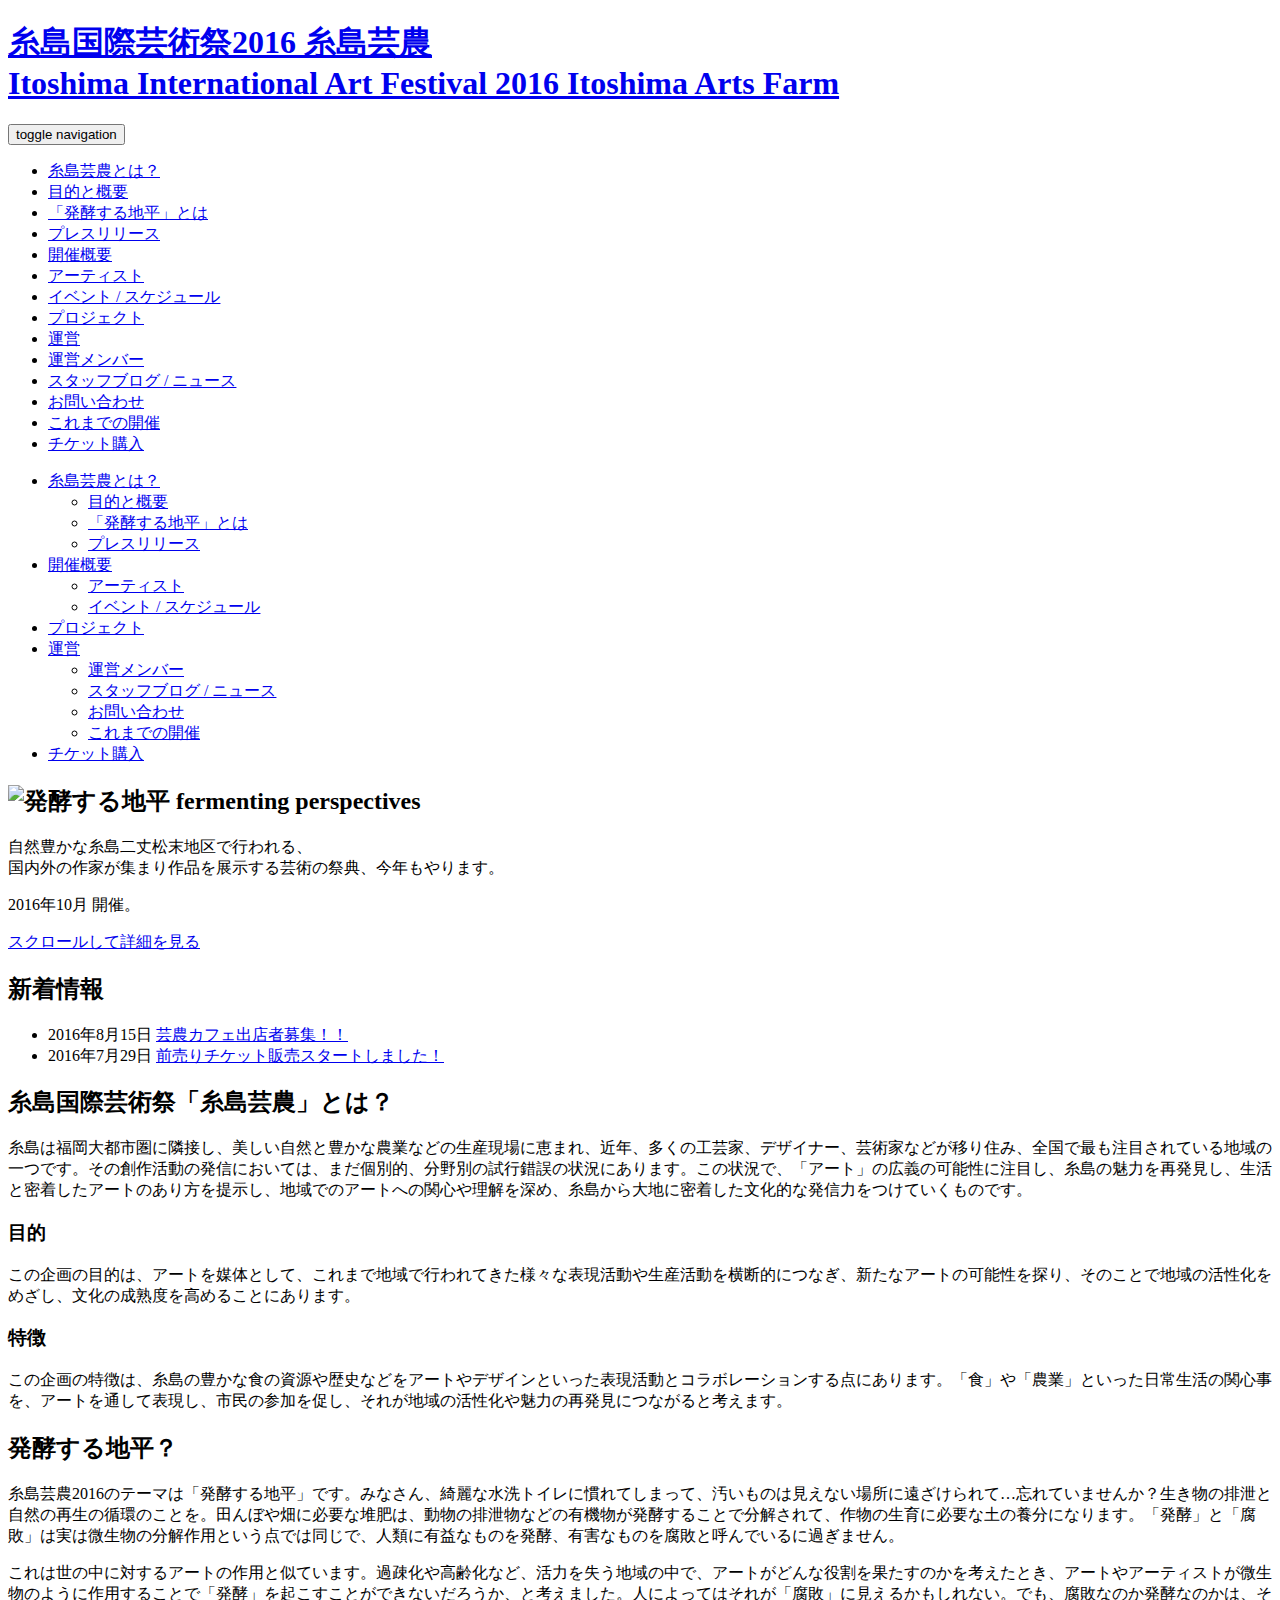
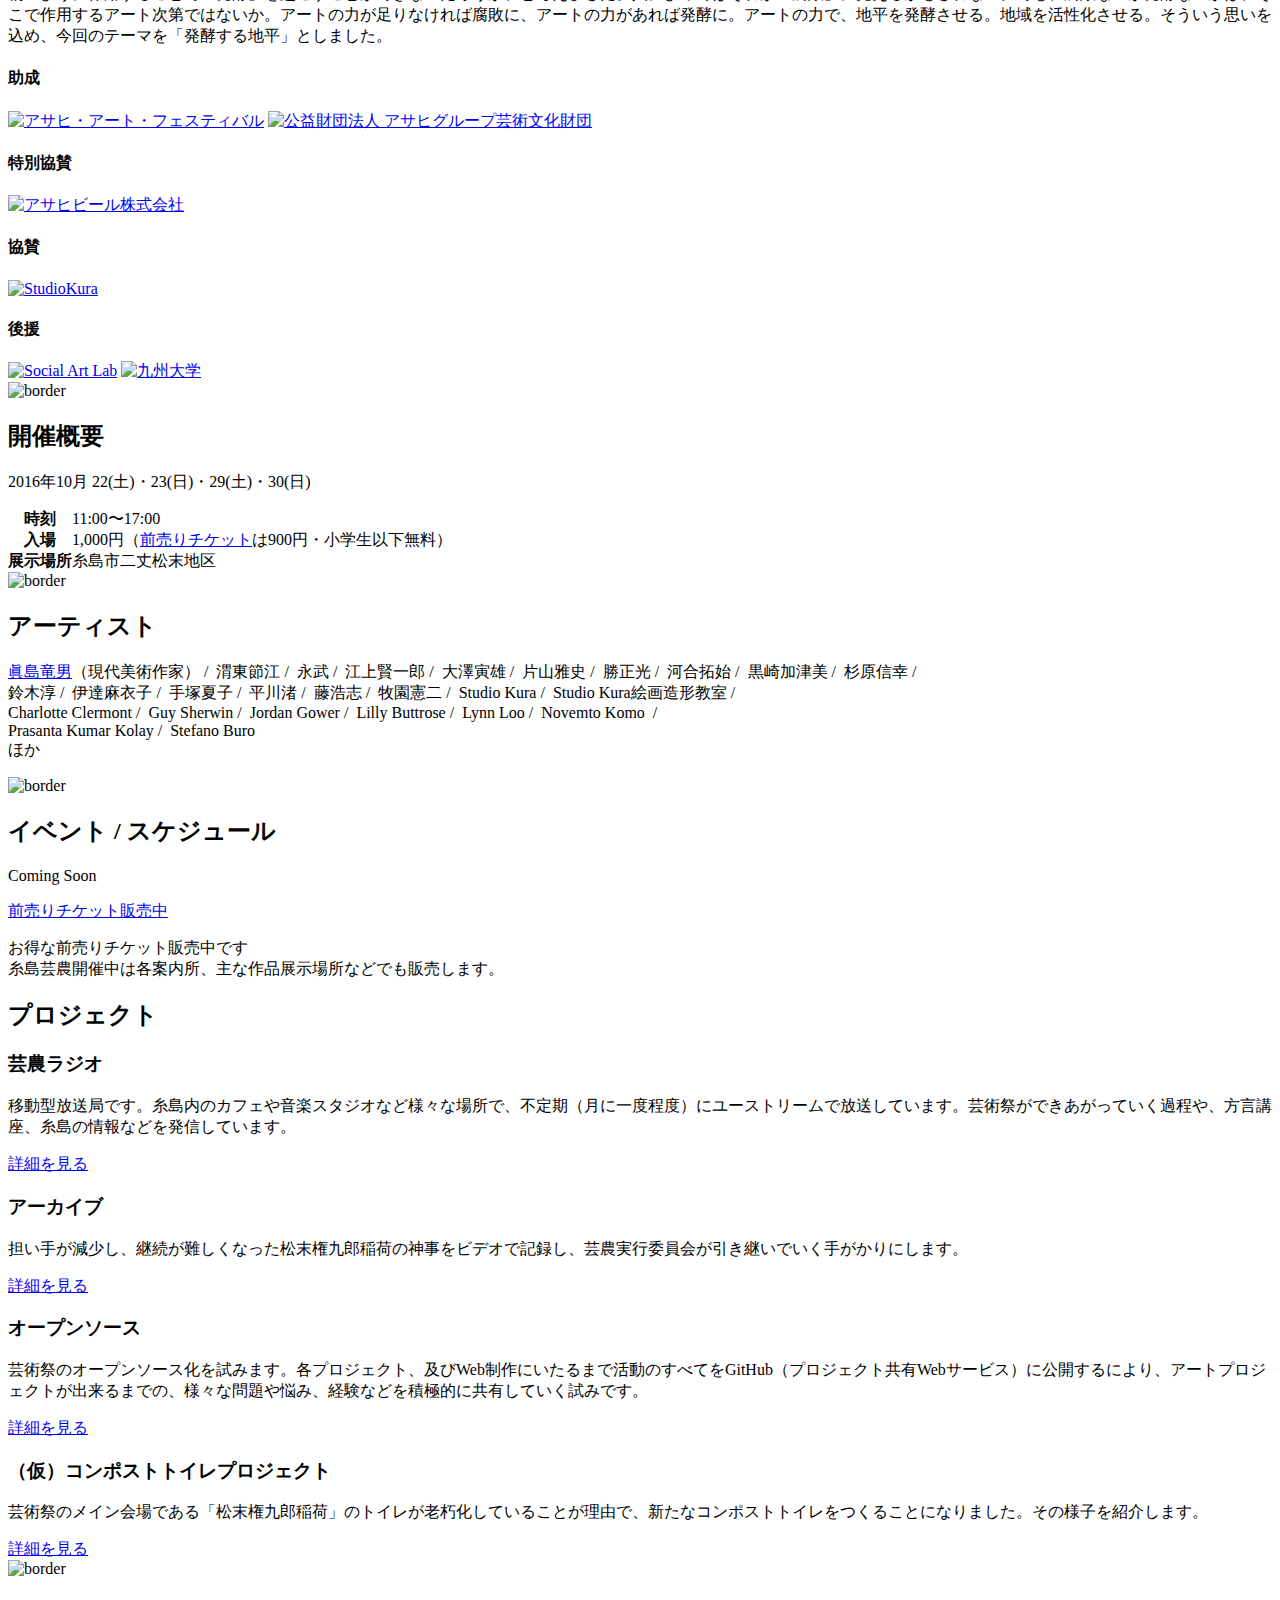
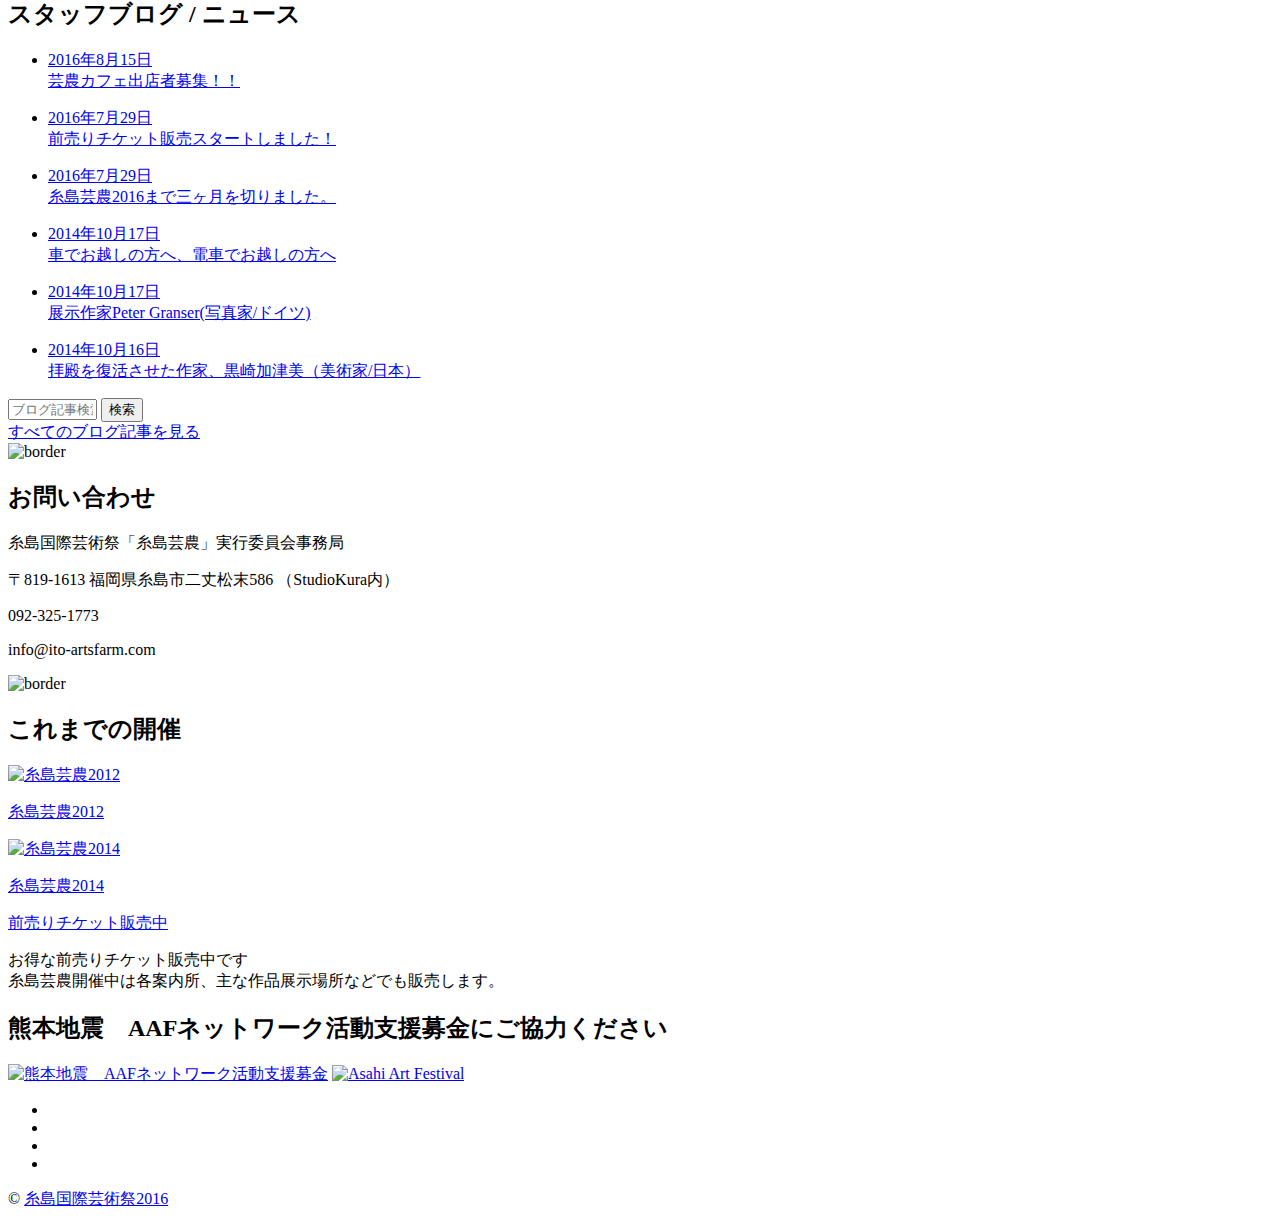
==== commit c5a48436: "今日の作業をサーバーにあったものから再現" ====
--- a/index.html
+++ b/index.html
@@ -196,7 +196,7 @@
   <div class="container">
     <h2 class="title" id="ito-artist">アーティスト</h2>
     <p class="center">
-     眞島竜男&nbsp;/&nbsp;
+     <a href="http://www.ito-artsfarm.com/majima/">眞島竜男</a>（現代美術作家）&nbsp;/&nbsp;
      渭東節江&nbsp;/&nbsp;
      永武&nbsp;/&nbsp;
      江上賢一郎&nbsp;/&nbsp;
@@ -240,7 +240,7 @@
 
 <section>
   <div class="ticket" id="ito-ticket">
-    <a href="http://www.ito-artsfarm.com/ticket2016/" class="disable">前売りチケット発売中</a>
+    <a href="http://www.ito-artsfarm.com/ticket2016/">前売りチケット販売中</a>
     <p class="center ticket-description">お得な前売りチケット販売中です<br>糸島芸農開催中は各案内所、主な作品展示場所などでも販売します。</p>
   </div>
 </section>
@@ -381,7 +381,7 @@
 
 <section>
   <div class="ticket" id="ito-ticket">
-    <a href="http://www.ito-artsfarm.com/ticket2016/" class="disable">前売りチケット発売中</a>
+    <a href="http://www.ito-artsfarm.com/ticket2016/">前売りチケット販売中</a>
     <p class="center ticket-description">お得な前売りチケット販売中です<br>糸島芸農開催中は各案内所、主な作品展示場所などでも販売します。</p>
   </div>
 </section>
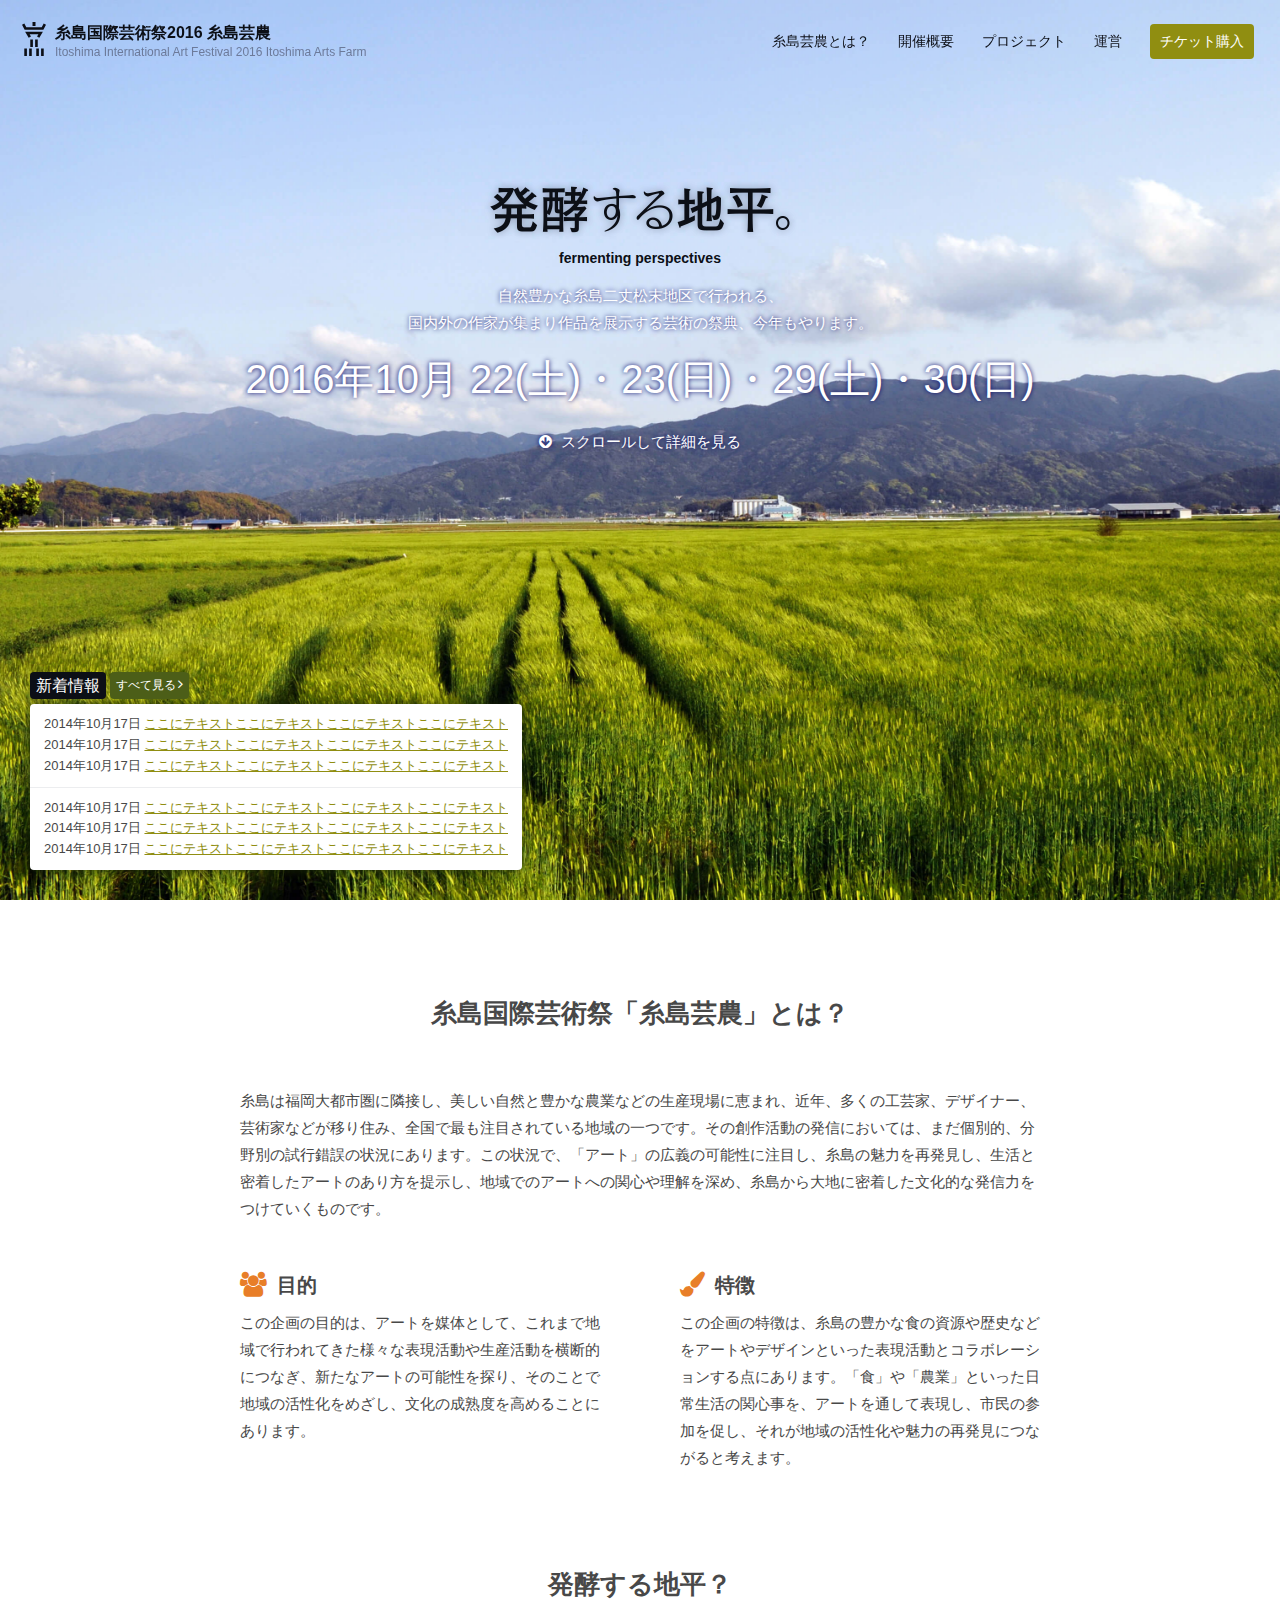
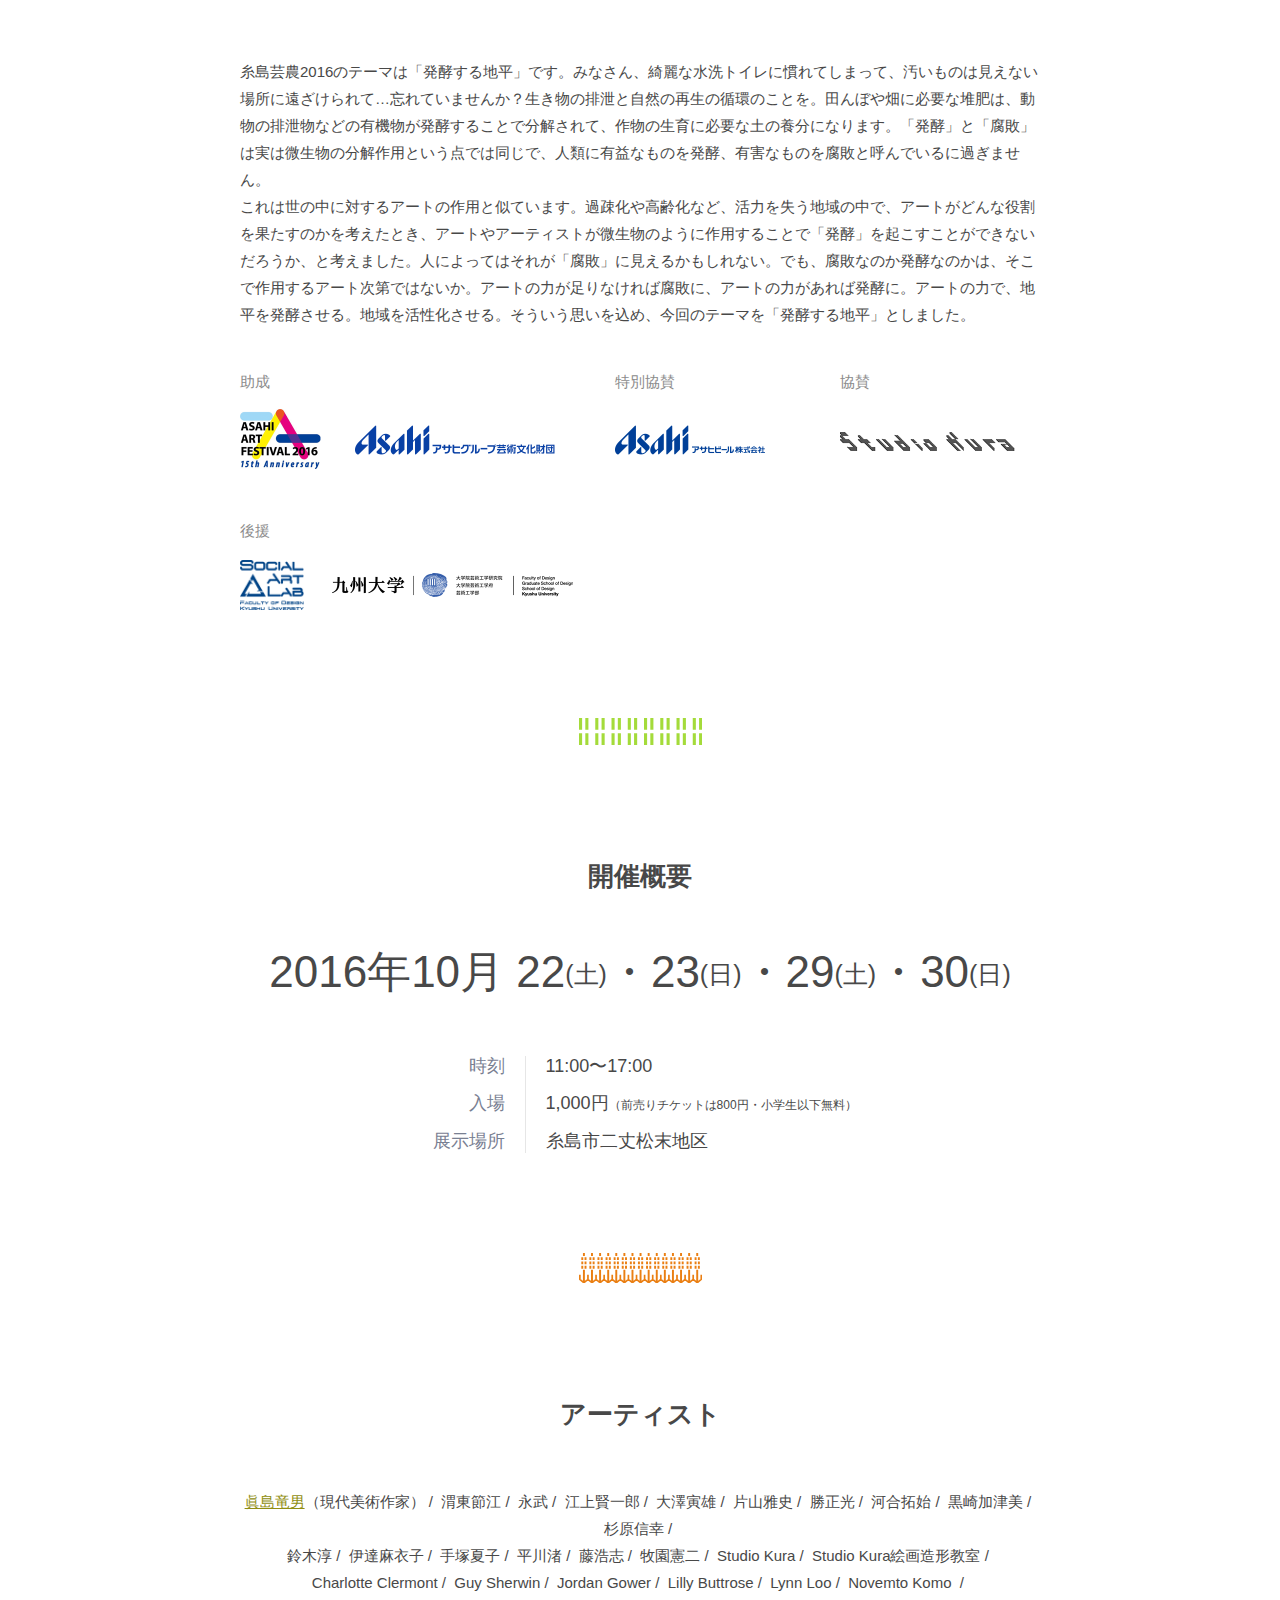
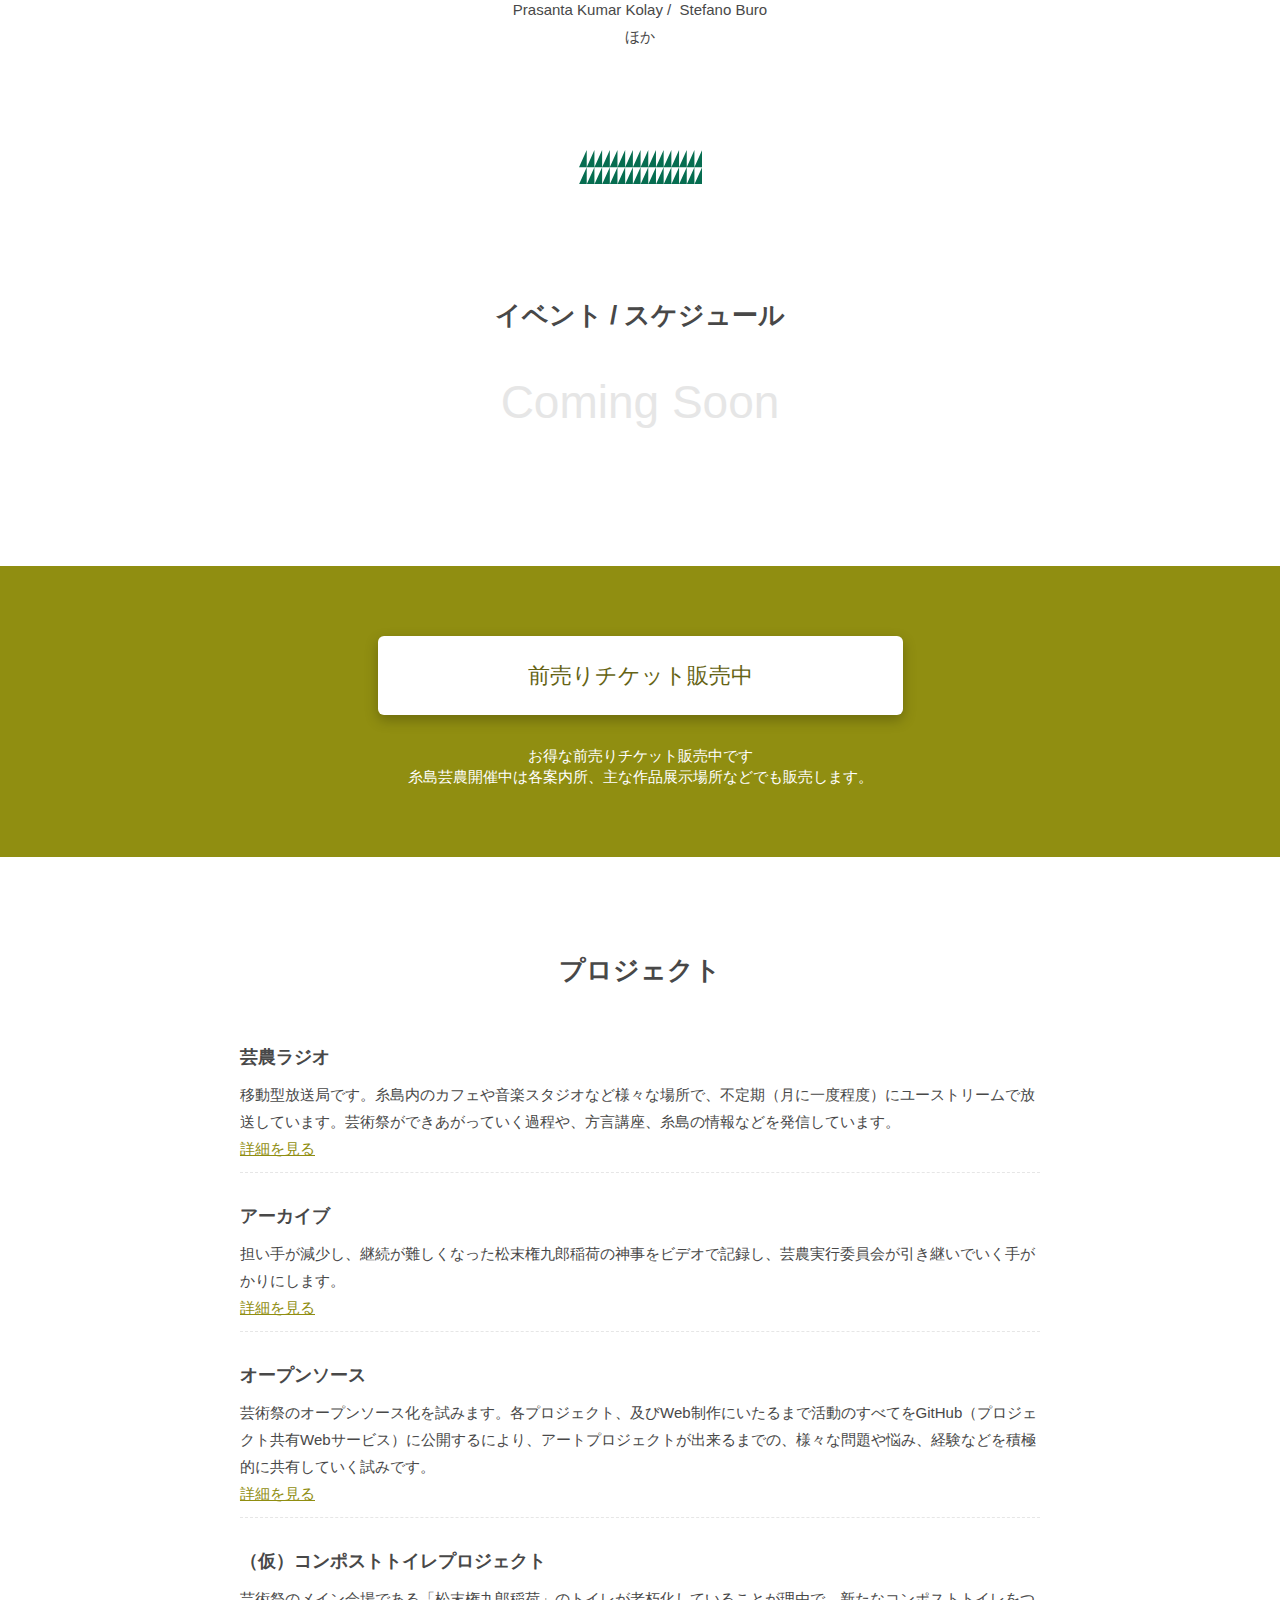
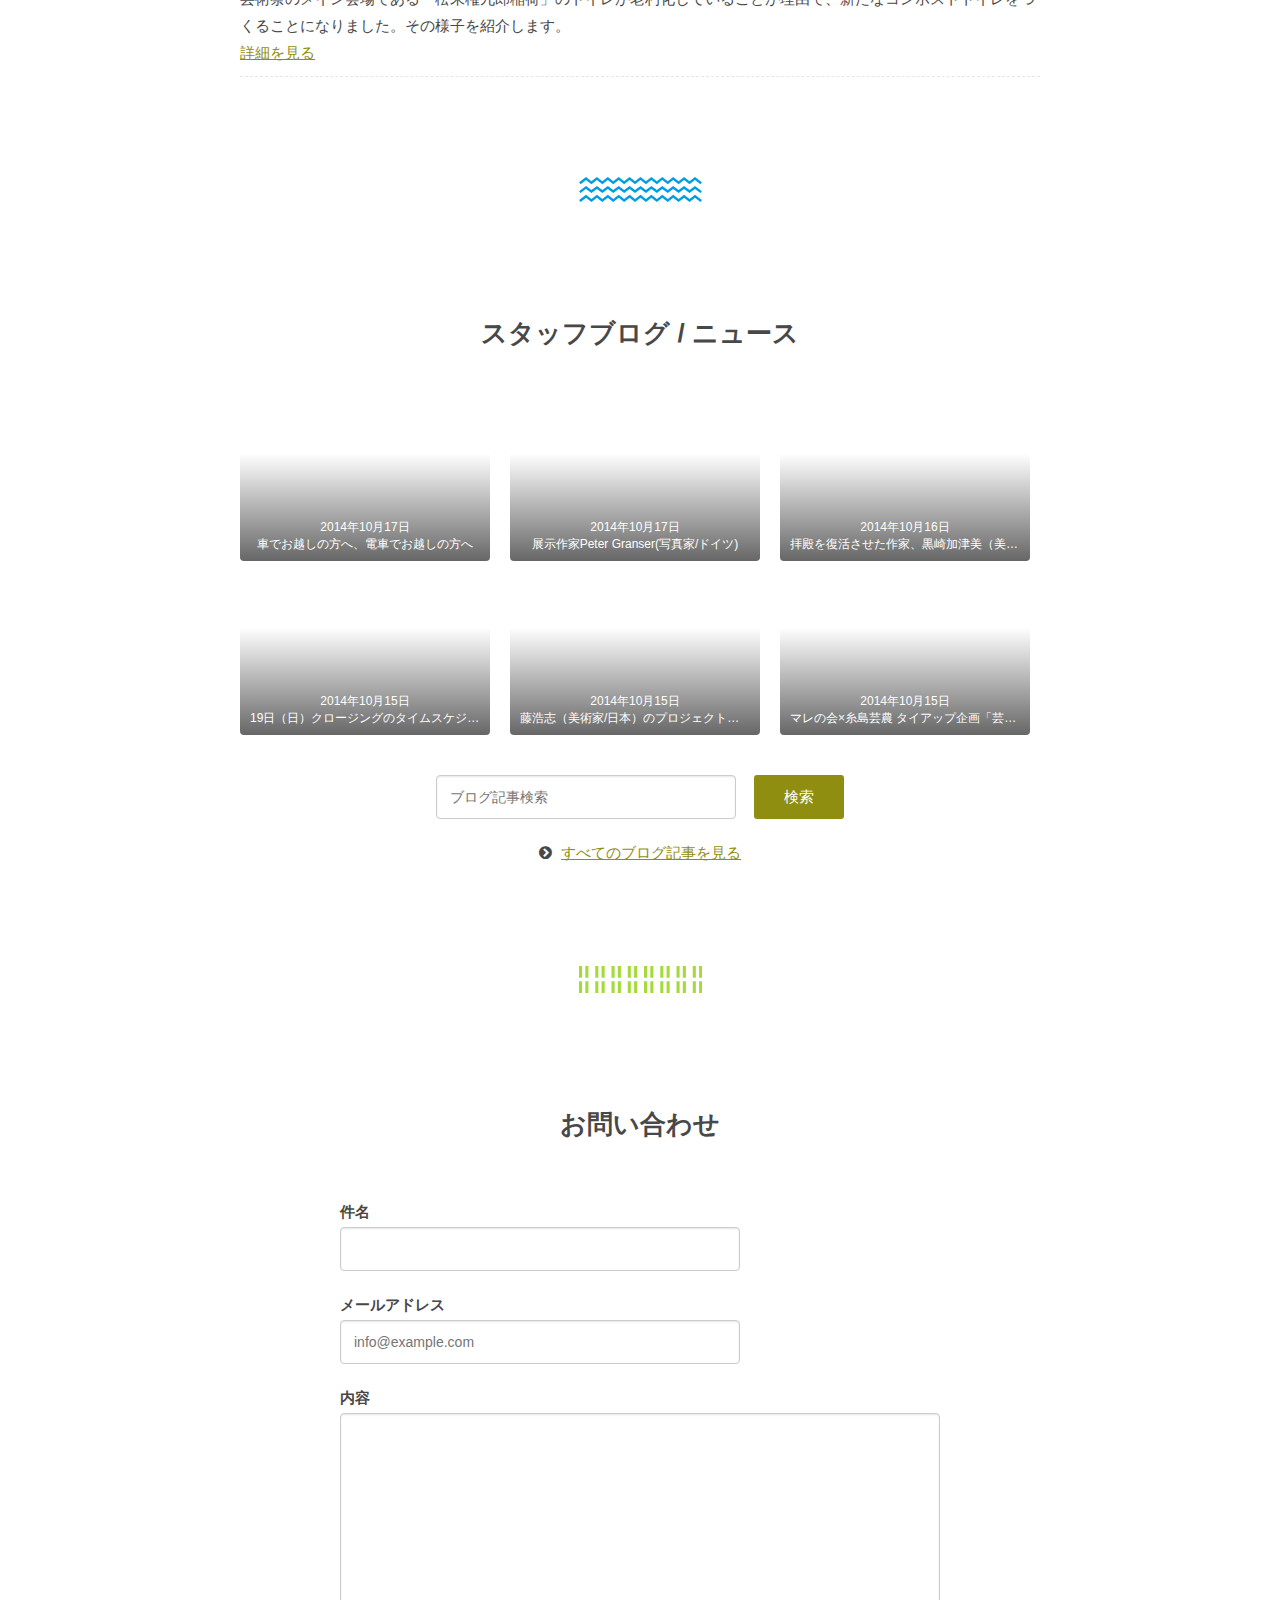
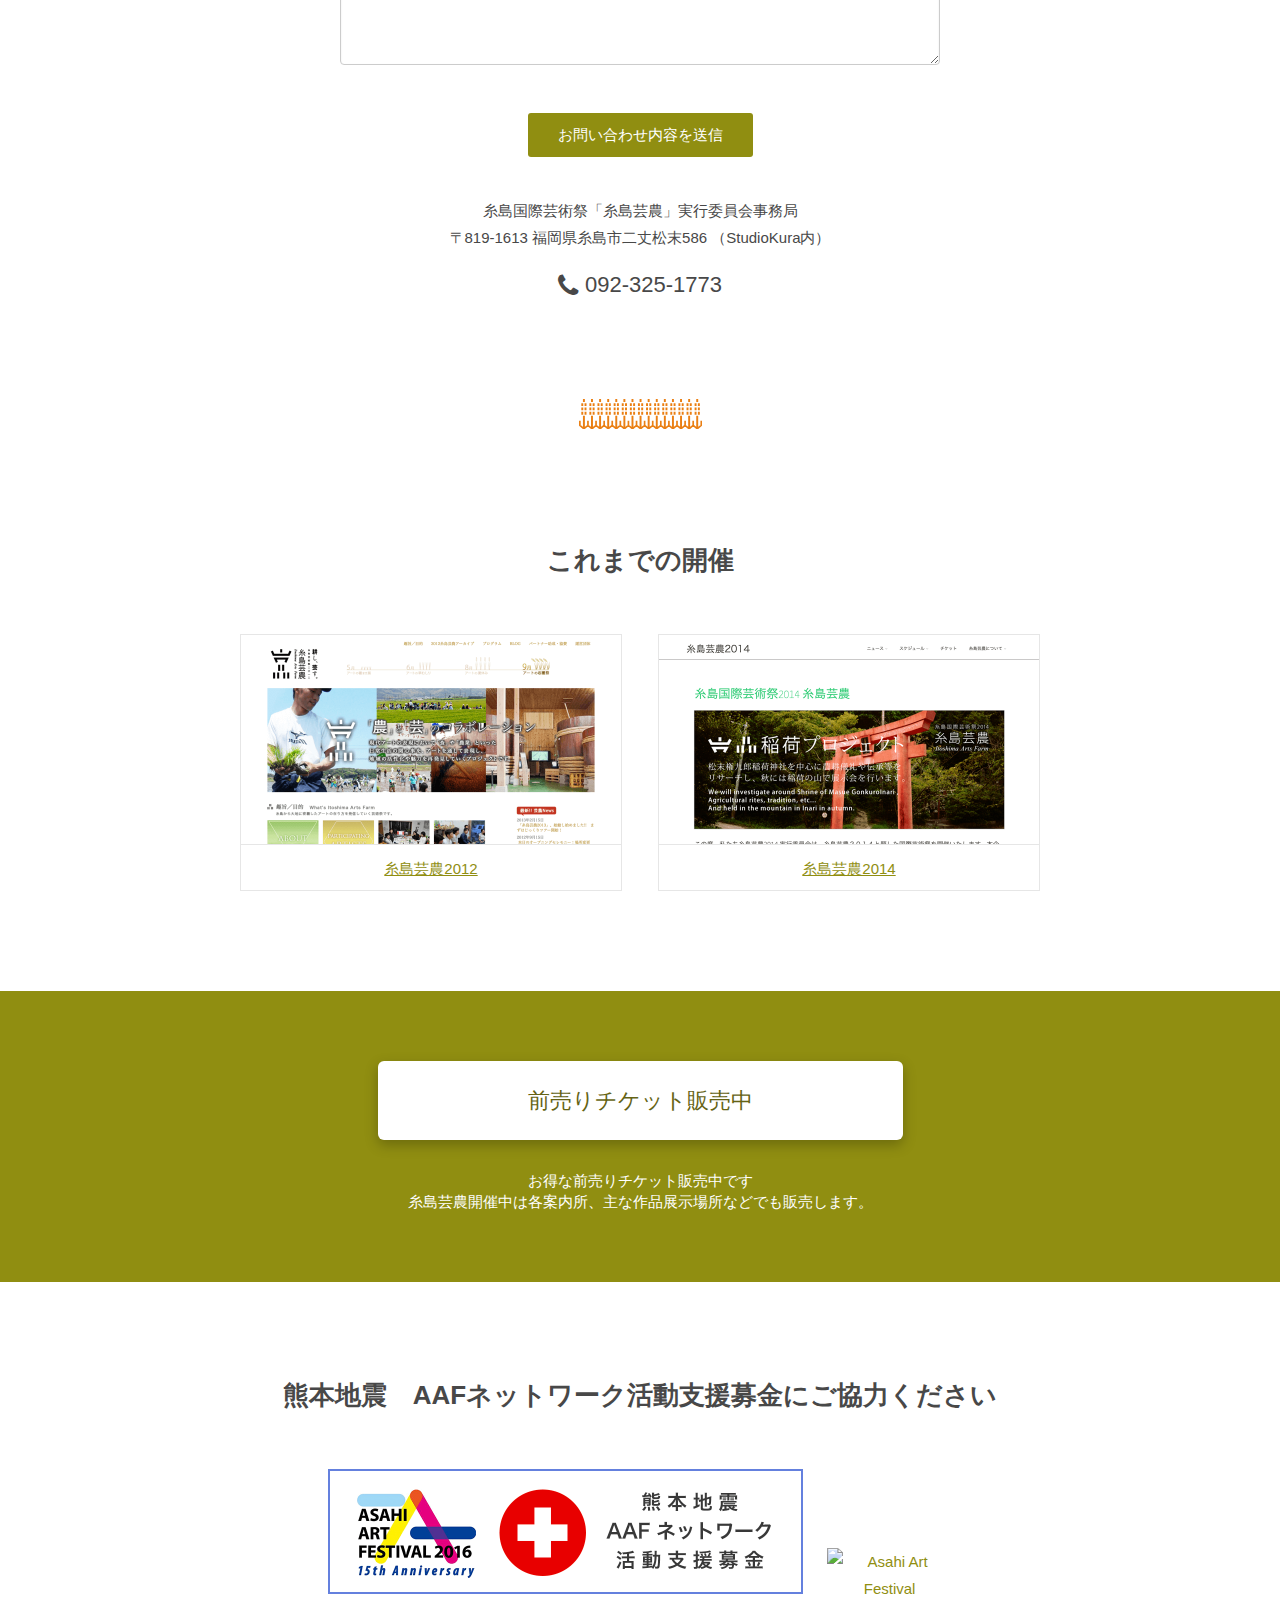
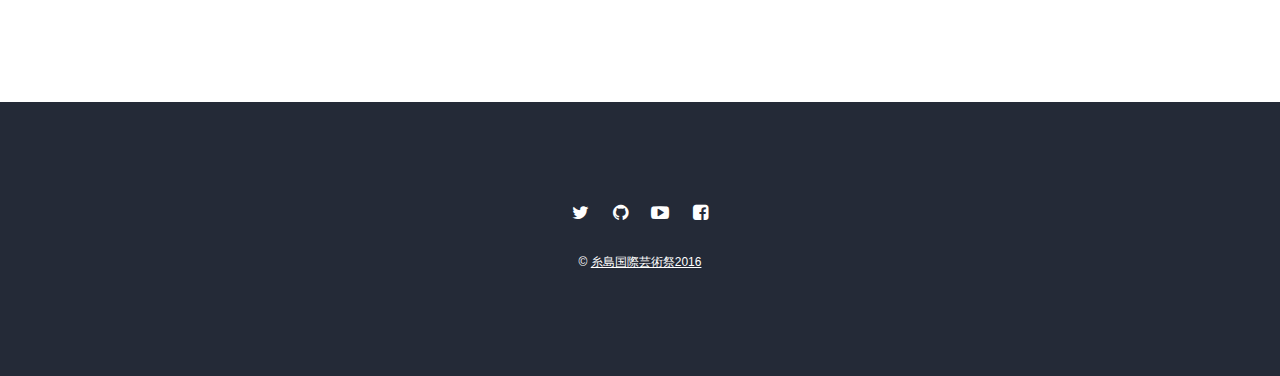
==== commit bd9352d9: "infoまわりを２種類配信できるよう改修" ====
--- a/index.html
+++ b/index.html
@@ -1,48 +1,36 @@
 <!DOCTYPE html>
 <html lang="ja">
-<head prefix="og: http://ogp.me/ns# fb: http://ogp.me/ns/fb# article: http://ogp.me/ns/article#">
-<meta charset="UTF-8">
-
-
-<title>糸島国際芸術祭2016</title>
-
-
-<meta name="viewport" content="width=device-width">
-<meta name="author" content="糸島芸農2016 実行委員会">
-<meta name="description" content="自然豊かな糸島二丈松末地区で行われる、国内外の作家が集まり作品を展示する芸術の祭典、今年もやります。">
-<link rel="stylesheet" href="http://www.ito-artsfarm.com/wp-content/themes/itoartsfarm2016/style.css" media="screen">
-<link href="http://www.ito-artsfarm.com/wp-content/themes/itoartsfarm2016/css/style.css" media="all" rel="stylesheet" type="text/css">
-<link href="http://www.ito-artsfarm.com/wp-content/themes/itoartsfarm2016/css/font-awesome.min.css" media="all" rel="stylesheet" type="text/css">
-<link rel="apple-touch-icon" sizes="57x57"   href="http://www.ito-artsfarm.com/wp-content/themes/itoartsfarm2016/images/apple-touch-icon-57x57-precomposed.png">
-<link rel="apple-touch-icon" sizes="114x114" href="http://www.ito-artsfarm.com/wp-content/themes/itoartsfarm2016/images/apple-touch-icon-114x114-precomposed.png">
-<link rel="apple-touch-icon" sizes="72x72"   href="http://www.ito-artsfarm.com/wp-content/themes/itoartsfarm2016/images/apple-touch-icon-72x72-precomposed.png">
-<link rel="apple-touch-icon" sizes="144x144" href="http://www.ito-artsfarm.com/wp-content/themes/itoartsfarm2016/images/apple-touch-icon-144x144-precomposed.png">
-<link rel="icon" href="http://www.ito-artsfarm.com/wp-content/themes/itoartsfarm2016/images/favicon.ico">
-<!--[if lt IE 9]>
-<script src="http://www.ito-artsfarm.com/wp-content/themes/itoartsfarm2016/js/html5shiv.min.js"></script>
-<![endif]-->
-
-<script src="http://www.ito-artsfarm.com/wp-content/themes/itoartsfarm2016/js/header-scroll.js"></script>
-<!-- drawer.css -->
-<link rel="stylesheet" href="http://www.ito-artsfarm.com/wp-content/themes/itoartsfarm2016/css/drawer.min.css">
-<!-- jquery & iScroll -->
-<script src="http://www.ito-artsfarm.com/wp-content/themes/itoartsfarm2016/js/jquery.min.js"></script>
-<script src="http://www.ito-artsfarm.com/wp-content/themes/itoartsfarm2016/js/iscroll.min.js"></script>
-<!-- drawer.js -->
-<script src="http://www.ito-artsfarm.com/wp-content/themes/itoartsfarm2016/js/drawer.min.js"></script>
-<script src="http://www.ito-artsfarm.com/wp-content/themes/itoartsfarm2016/js/drawer.js"></script>
-<!-- ページ内リンク遷移時ヘッダーの高さ分ずらす・滑らかに動かす -->
-<script src="http://www.ito-artsfarm.com/wp-content/themes/itoartsfarm2016/js/jquery-top-header-hight.js"></script>
-
+<head>
+  <meta charset="utf-8">
+  <meta name="viewport" content="width=device-width">
+  <meta name="author" content="糸島芸農2016 実行委員会">
+  <title>糸島国際芸術祭2016 糸島芸農 Itoshima International Art Festival 2016 Itoshima Arts Farm</title>
+  <meta name="Description" content="自然豊かな糸島二丈松末地区で行われる、国内外の作家が集まり作品を展示する芸術の祭典、今年もやります。">
+  <link href="./css/style.css" media="all" rel="stylesheet" type="text/css">
+  <link href="./css/font-awesome.min.css" media="all" rel="stylesheet" type="text/css">
+  <link rel="apple-touch-icon" sizes="57x57"   href="./images/apple-touch-icon/apple-touch-icon-57x57-precomposed.png">
+  <link rel="apple-touch-icon" sizes="114x114" href="./images/apple-touch-icon/apple-touch-icon-114x114-precomposed.png">
+  <link rel="apple-touch-icon" sizes="72x72"   href="./images/apple-touch-icon/apple-touch-icon-72x72-precomposed.png">
+  <link rel="apple-touch-icon" sizes="144x144" href="./images/apple-touch-icon/apple-touch-icon-144x144-precomposed.png">
+  <link rel="icon" href="./images/favicon.ico">
+  <script src="./js/header-scroll.js"></script>
+  <!-- drawer.css -->
+  <link rel="stylesheet" href="./css/drawer.min.css">
+  <!-- jquery & iScroll -->
+  <script src="./js/jquery.min.js"></script>
+  <script src="./js/iscroll.min.js"></script>
+  <!-- drawer.js -->
+  <script src="./js/drawer.min.js"></script>
+  <script src="./js/drawer.js"></script>
+  <!-- ページ内リンク遷移時ヘッダーの高さ分ずらす・滑らかに動かす -->
+  <script src="./js/jquery-top-header-hight.js"></script>
 </head>
-<body class="home page page-id-3599 page-template-default">
-
-
+<body>
 <div class="header header-fullscreen">
   <header>
     <div class="header-inner header-inner-hidden" id="header">
       <h1 class="header-inner-left">
-        <a href="http://www.ito-artsfarm.com/">糸島国際芸術祭2016 糸島芸農<br><span class="english">Itoshima International Art Festival 2016 Itoshima Arts Farm</span></a>
+        <a href="./index.html">糸島国際芸術祭2016 糸島芸農<br><span class="english">Itoshima International Art Festival 2016 Itoshima Arts Farm</span></a>
       </h1>
 
       <div class="drawer drawer--right">
@@ -52,20 +40,20 @@
           </button>
           <nav class="drawer-nav" role="navigation">
             <ul class="drawer-menu">
-              <li><a href="http://www.ito-artsfarm.com/#ito-about" class="drawer-menu-item">糸島芸農とは？</a></li>
-              <li><a href="http://www.ito-artsfarm.com/#ito-about" class="drawer-menu-item">目的と概要</a></li>
-              <li><a href="http://www.ito-artsfarm.com/#ito-theme" class="drawer-menu-item">「発酵する地平」とは</a></li>
-              <li><a href="http://www.ito-artsfarm.com/itoartsfarm2016_press.pdf" class="drawer-menu-item">プレスリリース</a></li>
-              <li><a href="http://www.ito-artsfarm.com/#ito-overview" class="drawer-menu-item">開催概要</a></li>
-              <li><a href="http://www.ito-artsfarm.com/#ito-artist" class="drawer-menu-item">アーティスト</a></li>
-              <li><a href="http://www.ito-artsfarm.com/#ito-schedule" class="drawer-menu-item">イベント&nbsp;/&nbsp;スケジュール</a></li>
-              <li><a href="http://www.ito-artsfarm.com/#ito-project" class="drawer-menu-item">プロジェクト</a></li>
-              <li><a href="http://www.ito-artsfarm.com/page.html" class="drawer-menu-item">運営</a></li>
-              <li><a href="http://www.ito-artsfarm.com/member/" class="drawer-menu-item">運営メンバー</a></li>
-              <li><a href="http://www.ito-artsfarm.com/blog/" class="drawer-menu-item">スタッフブログ&nbsp;/&nbsp;ニュース</a></li>
-              <li><a href="http://www.ito-artsfarm.com/#ito-contact" class="drawer-menu-item">お問い合わせ</a></li>
-              <li><a href="http://www.ito-artsfarm.com/#ito-history" class="drawer-menu-item">これまでの開催</a></li>
-              <li><a href="http://www.ito-artsfarm.com/ticket2016/" class="drawer-menu-item">チケット購入</a></li>
+              <li><a href="#ito-about" class="drawer-menu-item">糸島芸農とは？</a></li>
+              <li><a href="#ito-about" class="drawer-menu-item">目的と概要</a></li>
+              <li><a href="#ito-theme" class="drawer-menu-item">「発酵する地平」とは</a></li>
+              <li><a href="./sample.pdf" class="drawer-menu-item">プレスリリース</a></li>
+              <li><a href="#ito-overview" class="drawer-menu-item">開催概要</a></li>
+              <li><a href="#ito-artist" class="drawer-menu-item">アーティスト</a></li>
+              <li><a href="#ito-schedule" class="drawer-menu-item">イベント&nbsp;/&nbsp;スケジュール</a></li>
+              <li><a href="#ito-project" class="drawer-menu-item">プロジェクト</a></li>
+              <li><a href="./page.html" class="drawer-menu-item">運営</a></li>
+              <li><a href="./page.html" class="drawer-menu-item">運営メンバー</a></li>
+              <li><a href="./list.html" class="drawer-menu-item">スタッフブログ&nbsp;/&nbsp;ニュース</a></li>
+              <li><a href="#ito-contact" class="drawer-menu-item">お問い合わせ</a></li>
+              <li><a href="#ito-history" class="drawer-menu-item">これまでの開催</a></li>
+              <li><a href="#ito-ticket" class="drawer-menu-item">チケット購入</a></li>
           </nav>
       </div>
 
@@ -73,42 +61,43 @@
         <nav>
           <ul>
             <li>
-              <a href="http://www.ito-artsfarm.com/#ito-about" class="root">糸島芸農とは？</a>
+              <a href="#ito-about" class="root">糸島芸農とは？</a>
               <ul>
-                <li><a href="http://www.ito-artsfarm.com/#ito-about">目的と概要</a></li>
-                <li><a href="http://www.ito-artsfarm.com/#ito-thema">「発酵する地平」とは</a></li>
-                <li><a href="http://www.ito-artsfarm.com/itoartsfarm2016_press.pdf">プレスリリース</a></li>
+                <li><a href="#ito-about">目的と概要</a></li>
+                <li><a href="#ito-thema">「発酵する地平」とは</a></li>
+                <li><a href="./sample.pdf">プレスリリース</a></li>
               </ul>
             </li>
             <li>
-              <a href="http://www.ito-artsfarm.com/#ito-overview" class="root">開催概要</a>
+              <a href="#ito-overview" class="root">開催概要</a>
               <ul>
-                <li><a href="http://www.ito-artsfarm.com/#ito-artist">アーティスト</a></li>
-                <li><a href="http://www.ito-artsfarm.com/#ito-schedule">イベント&nbsp;/&nbsp;スケジュール</a></li>
+                <li><a href="#ito-artist">アーティスト</a></li>
+                <li><a href="#ito-schedule">イベント&nbsp;/&nbsp;スケジュール</a></li>
               </ul>
             </li>
-            <li><a href="http://www.ito-artsfarm.com/#ito-project" class="root">プロジェクト</a></li>
+            <li><a href="#ito-project" class="root">プロジェクト</a></li>
             <li>
-              <a href="http://www.ito-artsfarm.com/page.html" class="root">運営</a>
+              <a href="./page.html" class="root">運営</a>
               <ul>
-                <li><a href="http://www.ito-artsfarm.com/member">運営メンバー</a></li>
-                <li><a href="http://www.ito-artsfarm.com/blog/">スタッフブログ&nbsp;/&nbsp;ニュース</a></li>
-                <li><a href="http://www.ito-artsfarm.com/#ito-contact">お問い合わせ</a></li>
-                <li><a href="http://www.ito-artsfarm.com/#ito-history">これまでの開催</a></li>
+                <li><a href="./page.html">運営メンバー</a></li>
+                <li><a href="./list.html">スタッフブログ&nbsp;/&nbsp;ニュース</a></li>
+                <li><a href="#ito-contact">お問い合わせ</a></li>
+                <li><a href="#ito-history">これまでの開催</a></li>
               </ul>
-            <li><a href="/ticket2016/" class="ticket">チケット購入</a></li>
+            <li><a href="#ito-ticket" class="ticket">チケット購入</a></li>
           </ul>
         </nav>
       </div>
+
     </div>
   </header>
   <div class="copy">
     <h2>
-      <img src="http://www.ito-artsfarm.com/wp-content/themes/itoartsfarm2016/images/copy.png" alt="発酵する地平" width="313">
+      <img src="./images/copy.png" alt="発酵する地平" width="313">
       <span class="copy-english">fermenting perspectives</span>
     </h2>
     <p>自然豊かな糸島二丈松末地区で行われる、<br>国内外の作家が集まり作品を展示する芸術の祭典、今年もやります。</p>
-    <p class="header-time">2016年10月&nbsp;開催。</p>
+    <p class="header-time">2016年10月 22(土)・23(日)・29(土)・30(日)</p>
     <div class="header-scroll">
       <i class="fa fa-arrow-circle-down fa-1x entr-link-icon"></i>
       <a href="#ito-about">スクロールして詳細を見る</a>
@@ -116,12 +105,19 @@
   </div>
   <div class="news">
     <h2>新着情報</h2>
-    <ul>    <li>2016年8月15日&nbsp;<a href="http://www.ito-artsfarm.com/2016/08/15/%e8%8a%b8%e8%be%b2%e3%82%ab%e3%83%95%e3%82%a7%e5%87%ba%e5%ba%97%e8%80%85%e5%8b%9f%e9%9b%86%ef%bc%81%ef%bc%81/">芸農カフェ出店者募集！！</a></li>
-        <li>2016年7月29日&nbsp;<a href="http://www.ito-artsfarm.com/2016/07/29/%e5%89%8d%e5%a3%b2%e3%82%8a%e3%83%81%e3%82%b1%e3%83%83%e3%83%88%e8%b2%a9%e5%a3%b2%e3%82%b9%e3%82%bf%e3%83%bc%e3%83%88%e3%81%97%e3%81%be%e3%81%97%e3%81%9f%ef%bc%81/">前売りチケット販売スタートしました！</a></li>
-    </ul>  </div>
-</div><!-- ./header -->
-
-
+    <a href="#" class="news-more">すべて見る<i class="fa fa-angle-right" aria-hidden="true"></i></a>
+    <ul>
+      <li>2014年10月17日&nbsp;<a href="" target="_blank">ここにテキストここにテキストここにテキストここにテキスト</a></li>
+      <li>2014年10月17日&nbsp;<a href="" target="_blank">ここにテキストここにテキストここにテキストここにテキスト</a></li>
+      <li>2014年10月17日&nbsp;<a href="" target="_blank">ここにテキストここにテキストここにテキストここにテキスト</a></li>
+    </ul>
+    <ul class="news-recruitment">
+      <li>2014年10月17日&nbsp;<a href="" target="_blank">ここにテキストここにテキストここにテキストここにテキスト</a></li>
+      <li>2014年10月17日&nbsp;<a href="" target="_blank">ここにテキストここにテキストここにテキストここにテキスト</a></li>
+      <li>2014年10月17日&nbsp;<a href="" target="_blank">ここにテキストここにテキストここにテキストここにテキスト</a></li>
+    </ul>
+  </div>
+</div>
 <section>
   <div class="container">
     <h2 class="title" id="ito-about">糸島国際芸術祭「糸島芸農」とは？</h2>
@@ -136,7 +132,6 @@
     </div>
   </div>
 </section>
-
 <section>
   <div class="container">
     <h2 class="title" id="ito-thema">発酵する地平？</h2>
@@ -144,29 +139,27 @@
     <p>これは世の中に対するアートの作用と似ています。過疎化や高齢化など、活力を失う地域の中で、アートがどんな役割を果たすのかを考えたとき、アートやアーティストが微生物のように作用することで「発酵」を起こすことができないだろうか、と考えました。人によってはそれが「腐敗」に見えるかもしれない。でも、腐敗なのか発酵なのかは、そこで作用するアート次第ではないか。アートの力が足りなければ腐敗に、アートの力があれば発酵に。アートの力で、地平を発酵させる。地域を活性化させる。そういう思いを込め、今回のテーマを「発酵する地平」としました。</p>
     <div class="container-left sponsor sponsor-1">
       <h4>助成</h4>
-      <a href="http://www.asahi-artfes.net/" target="_blank"><img src="http://www.ito-artsfarm.com/wp-content/themes/itoartsfarm2016/images/sponsor/sponsor_aaf.png" alt="アサヒ・アート・フェスティバル" width="81"></a>
-      <a href="http://www.asahigroup-foundation.com/art/" target="_blank"><img src="http://www.ito-artsfarm.com/wp-content/themes/itoartsfarm2016/images/sponsor/sponsor_asahi_art.png" alt="公益財団法人 アサヒグループ芸術文化財団" width="200" class="sponsor-asahi"></a>
+      <img src="./images/sponsor/sponsor_aaf.png" alt="アサヒ・アート・フェスティバル" width="81">
+      <img src="./images/sponsor/sponsor_asahi_art.png" alt="公益財団法人 アサヒグループ芸術文化財団" width="200" class="sponsor-asahi">
     </div>
     <div class="container-left sponsor sponsor-2">
       <h4>特別協賛</h4>
-      <a href="http://www.asahibeer.co.jp/" target="_blank"><img src="http://www.ito-artsfarm.com/wp-content/themes/itoartsfarm2016/images/sponsor/sponsor_asahi.png" alt="アサヒビール株式会社" width="150" class="sponsor-asahi-art"></a>
+      <img src="./images/sponsor/sponsor_asahi.png" alt="アサヒビール株式会社" width="150" class="sponsor-asahi-art">
     </div>
     <div class="container-right sponsor sponsor-3">
       <h4>協賛</h4>
-      <a href="http://studiokura.info/" target="_blank"><img src="http://www.ito-artsfarm.com/wp-content/themes/itoartsfarm2016/images/sponsor/sponsor_sk.png" alt="StudioKura" width="175" class="sponsor-sk"></a>
+      <img src="./images/sponsor/sponsor_sk.png" alt="StudioKura" width="175" class="sponsor-sk">
     </div>
     <div class="container-left sponsor sponsor-4">
       <h4>後援</h4>
-      <a href="http://www.sal.design.kyushu-u.ac.jp/" target="_blank"><img src="http://www.ito-artsfarm.com/wp-content/themes/itoartsfarm2016/images/sponsor/sponsor_sal.png" alt="Social Art Lab" width="64" class="sponsor-sal"></a>
-      <a href="https://www.kyushu-u.ac.jp/ja/" target="_blank"><img src="http://www.ito-artsfarm.com/wp-content/themes/itoartsfarm2016/images/sponsor/sponsor_kyushu_u.png" alt="九州大学" width="241" class="sponsor-kyushu-u"></a>
-    </div>
-  </div>
-</section>
-
-<div class="border">
-  <img src="http://www.ito-artsfarm.com/wp-content/themes/itoartsfarm2016/images/border/border_01.svg" alt="border" width="123">
-</div>
-
+      <img src="./images/sponsor/sponsor_sal.png" alt="Social Art Lab" width="64" class="sponsor-sal">
+      <img src="./images/sponsor/sponsor_kyushu_u.png" alt="九州大学" width="241" class="sponsor-kyushu-u">
+    </div>
+  </div>
+</section>
+<div class="border">
+  <img src="./images/border/border_01.svg" alt="border" width="123">
+</div>
 <section>
   <div class="container">
     <h2 class="title" id="ito-overview">開催概要</h2>
@@ -178,7 +171,7 @@
       </tr>
       <tr>
         <th valign="top">入場</th>
-        <td valign="top">1,000円<span class="event-abou-small">（<a href="http://www.ito-artsfarm.com/ticket2016/">前売りチケット</a>は900円・小学生以下無料）</span></td>
+        <td valign="top">1,000円<span class="event-abou-small">（前売りチケットは800円・小学生以下無料）</span></td>
       </tr>
       <tr>
         <th valign="top">展示場所</th>
@@ -187,50 +180,47 @@
     </table>
   </div>
 </section>
-
-<div class="border">
-  <img src="http://www.ito-artsfarm.com/wp-content/themes/itoartsfarm2016/images/border/border_02.svg" alt="border" width="123">
-</div>
-
+<div class="border">
+  <img src="./images/border/border_02.svg" alt="border" width="123">
+</div>
 <section>
   <div class="container">
     <h2 class="title" id="ito-artist">アーティスト</h2>
     <p class="center">
-     <a href="http://www.ito-artsfarm.com/majima/">眞島竜男</a>（現代美術作家）&nbsp;/&nbsp;
-     渭東節江&nbsp;/&nbsp;
-     永武&nbsp;/&nbsp;
-     江上賢一郎&nbsp;/&nbsp;
-     大澤寅雄&nbsp;/&nbsp;
-     片山雅史&nbsp;/&nbsp;
-     勝正光&nbsp;/&nbsp;
-     河合拓始&nbsp;/&nbsp;
-     黒崎加津美&nbsp;/&nbsp;
-     杉原信幸&nbsp;/&nbsp;<br> 
-     鈴木淳&nbsp;/&nbsp;
-     伊達麻衣子&nbsp;/&nbsp;
-     手塚夏子&nbsp;/&nbsp;
-     平川渚&nbsp;/&nbsp;
-     藤浩志&nbsp;/&nbsp;
-     牧園憲二&nbsp;/&nbsp;
-     Studio Kura&nbsp;/&nbsp;
-     Studio Kura絵画造形教室&nbsp;/&nbsp;<br> 
-     Charlotte Clermont&nbsp;/&nbsp;
-     Guy Sherwin&nbsp;/&nbsp;
-     Jordan Gower&nbsp;/&nbsp;
-     Lilly Buttrose&nbsp;/&nbsp;
-     Lynn Loo&nbsp;/&nbsp;
-     Novemto Komo &nbsp;/&nbsp;<br> 
-     Prasanta Kumar Kolay&nbsp;/&nbsp;
-     Stefano Buro<br> 
-     ほか
+      <a href="http://www.ito-artsfarm.com/majima/">眞島竜男</a>（現代美術作家）&nbsp;/&nbsp;
+        渭東節江&nbsp;/&nbsp;
+        永武&nbsp;/&nbsp;
+        江上賢一郎&nbsp;/&nbsp;
+        大澤寅雄&nbsp;/&nbsp;
+        片山雅史&nbsp;/&nbsp;
+        勝正光&nbsp;/&nbsp;
+        河合拓始&nbsp;/&nbsp;
+        黒崎加津美&nbsp;/&nbsp;
+        杉原信幸&nbsp;/&nbsp;<br>
+        鈴木淳&nbsp;/&nbsp;
+        伊達麻衣子&nbsp;/&nbsp;
+        手塚夏子&nbsp;/&nbsp;
+        平川渚&nbsp;/&nbsp;
+        藤浩志&nbsp;/&nbsp;
+        牧園憲二&nbsp;/&nbsp;
+        Studio Kura&nbsp;/&nbsp;
+        Studio Kura絵画造形教室&nbsp;/&nbsp;<br>
+        Charlotte Clermont&nbsp;/&nbsp;
+        Guy Sherwin&nbsp;/&nbsp;
+        Jordan Gower&nbsp;/&nbsp;
+        Lilly Buttrose&nbsp;/&nbsp;
+        Lynn Loo&nbsp;/&nbsp;
+        Novemto Komo &nbsp;/&nbsp;<br>
+        Prasanta Kumar Kolay&nbsp;/&nbsp;
+        Stefano Buro<br>
+        ほか
+
     </p>
   </div>
 </section>
-
-<div class="border">
-  <img src="http://www.ito-artsfarm.com/wp-content/themes/itoartsfarm2016/images/border/border_03.svg" alt="border" width="123">
-</div>
-
+<div class="border">
+  <img src="./images/border/border_03.svg" alt="border" width="123">
+</div>
 <section>
   <div class="container">
     <h2 class="title" id="ito-schedule">イベント&nbsp;/&nbsp;スケジュール</h2>
@@ -251,151 +241,154 @@
     <h3>芸農ラジオ</h3>
     <div class="text-list">
       <p>移動型放送局です。糸島内のカフェや音楽スタジオなど様々な場所で、不定期（月に一度程度）にユーストリームで放送しています。芸術祭ができあがっていく過程や、方言講座、糸島の情報などを発信しています。</p>
-      <a href="http://www.ustream.tv/channel/GLCLwrA3EvM" target="_blank">詳細を見る</a>
+      <a href="">詳細を見る</a>
     </div>
     <h3>アーカイブ</h3>
     <div class="text-list">
       <p>担い手が減少し、継続が難しくなった松末権九郎稲荷の神事をビデオで記録し、芸農実行委員会が引き継いでいく手がかりにします。</p>
-      <a href="#">詳細を見る</a>
+      <a href="">詳細を見る</a>
     </div>
     <h3>オープンソース</h3>
     <div class="text-list">
       <p>芸術祭のオープンソース化を試みます。各プロジェクト、及びWeb制作にいたるまで活動のすべてをGitHub（プロジェクト共有Webサービス）に公開するにより、アートプロジェクトが出来るまでの、様々な問題や悩み、経験などを積極的に共有していく試みです。</p>
-      <a href="https://github.com/ito-artsfarm" target="_blank">詳細を見る</a>
+      <a href="">詳細を見る</a>
     </div>
     <h3>（仮）コンポストトイレプロジェクト</h3>
     <div class="text-list">
       <p>芸術祭のメイン会場である「松末権九郎稲荷」のトイレが老朽化していることが理由で、新たなコンポストトイレをつくることになりました。その様子を紹介します。</p>
-      <a href="#">詳細を見る</a>
-    </div>
-  </div>
-</section>
-
-<div class="border">
-  <img src="http://www.ito-artsfarm.com/wp-content/themes/itoartsfarm2016/images/border/border_04.svg" alt="border" width="123">
-</div>
-
+      <a href="">詳細を見る</a>
+    </div>
+  </div>
+</section>
+<div class="border">
+  <img src="./images/border/border_04.svg" alt="border" width="123">
+</div>
 <section>
   <div class="container">
     <h2 class="title">スタッフブログ&nbsp;/&nbsp;ニュース</h2>
     <div class="entry">
-      <ul>    <li>
-      <a href="http://www.ito-artsfarm.com/2016/08/15/%e8%8a%b8%e8%be%b2%e3%82%ab%e3%83%95%e3%82%a7%e5%87%ba%e5%ba%97%e8%80%85%e5%8b%9f%e9%9b%86%ef%bc%81%ef%bc%81/">
-                  <div class="image" style="background-image: url(http://www.ito-artsfarm.com/wp-content/uploads/2016/08/13989627_10154393790348349_219365073_n-331x400.jpg);">
-                  <div class="gradation">
-            <p>2016年8月15日<br>芸農カフェ出店者募集！！</p>
-          </div>
-        </div><!-- ./image -->
-      </a>
-    </li>
-        <li>
-      <a href="http://www.ito-artsfarm.com/2016/07/29/%e5%89%8d%e5%a3%b2%e3%82%8a%e3%83%81%e3%82%b1%e3%83%83%e3%83%88%e8%b2%a9%e5%a3%b2%e3%82%b9%e3%82%bf%e3%83%bc%e3%83%88%e3%81%97%e3%81%be%e3%81%97%e3%81%9f%ef%bc%81/">
-                  <div class="image" style="background-image: url(http://www.ito-artsfarm.com/wp-content/uploads/2016/07/facebook_0730-600x315.png);">
-                  <div class="gradation">
-            <p>2016年7月29日<br>前売りチケット販売スタートしました！</p>
-          </div>
-        </div><!-- ./image -->
-      </a>
-    </li>
-        <li>
-      <a href="http://www.ito-artsfarm.com/2016/07/29/%e7%b3%b8%e5%b3%b6%e8%8a%b8%e8%be%b22016%e3%81%be%e3%81%a7%e4%b8%89%e3%83%b6%e6%9c%88%e3%82%92%e5%88%87%e3%82%8a%e3%81%be%e3%81%97%e3%81%9f%e3%80%82/">
-                  <div class="image" style="background-image: url(http://www.ito-artsfarm.com/wp-content/uploads/2016/07/IMG_20160729_233845-600x400.jpg);">
-                  <div class="gradation">
-            <p>2016年7月29日<br>糸島芸農2016まで三ヶ月を切りました。</p>
-          </div>
-        </div><!-- ./image -->
-      </a>
-    </li>
-        <li>
-      <a href="http://www.ito-artsfarm.com/2014/10/17/guidance/">
-                  <div class="image" style="background-image: url(http://www.ito-artsfarm.com/wp-content/uploads/2014/10/10744075_708462452577967_714604928_o.jpg);">
-                  <div class="gradation">
-            <p>2014年10月17日<br>車でお越しの方へ、電車でお越しの方へ</p>
-          </div>
-        </div><!-- ./image -->
-      </a>
-    </li>
-        <li>
-      <a href="http://www.ito-artsfarm.com/2014/10/17/petergranser/">
-                  <div class="image" style="background-image: url(http://www.ito-artsfarm.com/wp-content/uploads/2014/09/p_peter.jpg);">
-                  <div class="gradation">
-            <p>2014年10月17日<br>展示作家Peter Granser(写真家/ドイツ)</p>
-          </div>
-        </div><!-- ./image -->
-      </a>
-    </li>
-        <li>
-      <a href="http://www.ito-artsfarm.com/2014/10/16/kurosakikatsumi/">
-                  <div class="image" style="background-image: url(http://www.ito-artsfarm.com/wp-content/uploads/2014/10/L.jpg);">
-                  <div class="gradation">
-            <p>2014年10月16日<br>拝殿を復活させた作家、黒崎加津美（美術家/日本）</p>
-          </div>
-        </div><!-- ./image -->
-      </a>
-    </li>
-    </ul>    </div>
-    <form role="search" method="get" id="searchform" action="/" >
+      <ul>
+        <li>
+          <a href="./post.html">
+            <div class="image" style="background-image: url(http://www.ito-artsfarm.com/wp-content/uploads/2014/10/10744075_708462452577967_714604928_o.jpg);">
+              <div class="gradation">
+                <p>2014年10月17日<br>車でお越しの方へ、電車でお越しの方へ</p>
+              </div>
+            </div>
+          </a>
+        </li>
+        <li>
+          <a href="./post.html">
+            <div class="image" style="background-image: url(http://www.ito-artsfarm.com/wp-content/uploads/2014/09/p_peter.jpg);">
+              <div class="gradation">
+                <p>2014年10月17日<br>展示作家Peter Granser(写真家/ドイツ)</p>
+              </div>
+            </div>
+          </a>
+        </li>
+        <li>
+          <a href="./post.html">
+            <div class="image" style="background-image: url(http://www.ito-artsfarm.com/wp-content/uploads/2014/10/L.jpg);">
+              <div class="gradation">
+                <p>2014年10月16日<br>拝殿を復活させた作家、黒崎加津美（美術家/日本）</p>
+              </div>
+            </div>
+          </a>
+        </li>
+        <li>
+          <a href="./post.html">
+            <div class="image" style="background-image: url(http://www.ito-artsfarm.com/wp-content/uploads/2014/10/inari.jpg);">
+              <div class="gradation">
+                <p>2014年10月15日<br>19日（日）クロージングのタイムスケジュール</p>
+              </div>
+            </div>
+          </a>
+        </li>
+        <li>
+          <a href="./post.html">
+            <div class="image" style="background-image: url(http://www.ito-artsfarm.com/wp-content/uploads/2014/10/zaurusu02.jpg);">
+              <div class="gradation">
+                <p>2014年10月15日<br>藤浩志（美術家/日本）のプロジェクト、かえっこバザール</p>
+              </div>
+            </div>
+          </a>
+        </li>
+        <li>
+          <a href="./post.html">
+            <div class="image" style="background-image: url(http://www.ito-artsfarm.com/wp-content/uploads/2014/09/p_marenokai.jpg);">
+              <div class="gradation">
+                <p>2014年10月15日<br>マレの会×糸島芸農 タイアップ企画「芸能×芸農」</p>
+              </div>
+            </div>
+          </a>
+        </li>
+      </ul>
+    </div>
+    <form action="#">
       <div class="center mg-t20">
-        <input type="text" id="" name="s" class="entry-search input" value="" size="8" tabindex="1" placeholder="ブログ記事検索">
-        <input type="submit" id="" name="" value="検索" tabindex="4" class="submit-side">
+        <input id="" name="" type="text" class="entry-search input" value="" size="8" tabindex="1" placeholder="ブログ記事検索">
+        <input id="" name="" type="submit" value="検索" tabindex="4" class="submit-side">
         <div>
           <i class="fa fa-chevron-circle-right fa-1x entr-link-icon"></i>
-          <a href="http://www.ito-artsfarm.com/blog/">すべてのブログ記事を見る</a>
+          <a href="">すべてのブログ記事を見る</a>
         </div>
       </div>
     </form>
   </div>
 </section>
-
-<div class="border">
-  <img src="http://www.ito-artsfarm.com/wp-content/themes/itoartsfarm2016/images/border/border_01.svg" alt="border" width="123">
-</div>
-
+<div class="border">
+  <img src="./images/border/border_01.svg" alt="border" width="123">
+</div>
 <section>
   <div class="container">
     <h2 class="title" id="ito-contact">お問い合わせ</h2>
-        <p class="center">糸島国際芸術祭「糸島芸農」実行委員会事務局<p>
+    <form action="#">
+      <div class="support">
+        <label class="label" id="" for="">件名</label>
+        <input id="" name="" type="text" class="w-400 input" value="" size="8" tabindex="1">
+        <label class="label" id="" for="">メールアドレス</label>
+        <input id="" name="" type="email" class="w-400 input" value="" maxlength="255" tabindex="2" placeholder="info@example.com">
+        <label class="label" id="" for="">内容</label>
+        <textarea id="" name="" class="w-600 input" spellcheck="" rows="10" cols="50" tabindex="3"></textarea>
+        <input id="" name="" type="submit" value="お問い合わせ内容を送信" tabindex="4" class="submit">
+      </div>
+    </form>
+    <p class="center">糸島国際芸術祭「糸島芸農」実行委員会事務局<p>
     <p class="center">〒819-1613 福岡県糸島市二丈松末586 （StudioKura内）</p>
     <p class="center phone"><i class="fa fa-phone fa-1x"></i>092-325-1773</p>
-    <p class="center phone"><i class="fa fa-envelope fa-1x"></i>info@ito-artsfarm.com</p>
-  </div>
-</section>
-
-<div class="border">
-  <img src="http://www.ito-artsfarm.com/wp-content/themes/itoartsfarm2016/images/border/border_02.svg" alt="border" width="123">
-</div>
-
+  </div>
+</section>
+<div class="border">
+  <img src="./images/border/border_02.svg" alt="border" width="123">
+</div>
 <section>
   <div class="container">
     <h2 class="title" id="ito-history">これまでの開催</h2>
     <a href="http://2012.ito-artsfarm.com/" target="_blank" class="container-left history">
-      <img src="http://www.ito-artsfarm.com/wp-content/themes/itoartsfarm2016/images/history/2012.png" alt="糸島芸農2012" width="380">
+      <img src="./images/history/2012.png" alt="糸島芸農2012" width="380">
       <p>糸島芸農2012</p>
     </a>
     <a href="http://2014.ito-artsfarm.com/" target="_blank" class="container-right history">
-      <img src="http://www.ito-artsfarm.com/wp-content/themes/itoartsfarm2016/images/history/2014.png" alt="糸島芸農2014" width="380">
+      <img src="./images/history/2014.png" alt="糸島芸農2014" width="380">
       <p>糸島芸農2014</p>
     </a>
   </div>
 </section>
-
 <section>
   <div class="ticket" id="ito-ticket">
     <a href="http://www.ito-artsfarm.com/ticket2016/">前売りチケット販売中</a>
     <p class="center ticket-description">お得な前売りチケット販売中です<br>糸島芸農開催中は各案内所、主な作品展示場所などでも販売します。</p>
   </div>
 </section>
-
 <section>
   <div class="container">
     <h2 class="title">熊本地震　AAFネットワーク活動支援募金にご協力ください</h2>
     <div class="banner">
-      <a href="http://www.asahi-artfes.net/news/2016/04/aaf-15.html" target="_blank"><img src="http://www.ito-artsfarm.com/wp-content/themes/itoartsfarm2016/images/banner_kumamoto.png" alt="熊本地震　AAFネットワーク活動支援募金" width="475" class="aaf-kumamoto"></a>
+      <a href="http://www.asahi-artfes.net/news/2016/04/aaf-15.html" target="_blank"><img src="./images/banner_kumamoto.png" alt="熊本地震　AAFネットワーク活動支援募金" width="475" class="aaf-kumamoto"></a>
       <a href="http://www.asahi-artfes.net/" target="_blank"><img src="http://www.asahi-artfes.net/banner/banner_aaf2010_square.gif" alt="Asahi Art Festival" width="125" class="aaf"></a>
     </div>
   </div>
 </section>
-
 <footer>
   <div class="footer">
     <ul class="social">
@@ -407,22 +400,5 @@
     &copy;&nbsp;<a href="http://www.ito-artsfarm.com/">糸島国際芸術祭2016</a>
   </div>
 </footer>
-
-<script>
-  (function(i,s,o,g,r,a,m){i['GoogleAnalyticsObject']=r;i[r]=i[r]||function(){
-  (i[r].q=i[r].q||[]).push(arguments)},i[r].l=1*new Date();a=s.createElement(o),
-  m=s.getElementsByTagName(o)[0];a.async=1;a.src=g;m.parentNode.insertBefore(a,m)
-  })(window,document,'script','https://www.google-analytics.com/analytics.js','ga');
-  ga('create', 'UA-313622-25', 'auto');
-  ga('send', 'pageview');
-</script>
-
-<script type='text/javascript' src='http://www.ito-artsfarm.com/wp-includes/js/jquery/jquery.js?ver=1.12.4'></script>
-<script type='text/javascript' src='http://www.ito-artsfarm.com/wp-includes/js/jquery/jquery-migrate.min.js?ver=1.4.1'></script>
-
 </body>
 </html>
-<!-- Dynamic page generated in 0.562 seconds. -->
-<!-- Cached page generated by WP-Super-Cache on 2016-08-17 23:22:12 -->
-
-<!-- super cache -->--- a/css/style.css
+++ b/css/style.css
@@ -0,0 +1,1213 @@
+body,h1,h2,h3,h4,h5,h6,p,ul,li {
+  padding: 0;
+  margin: 0;
+}
+
+body {
+  font-family: "Helvetica Neue", "Helvetica", Helvetica, Arial, sans-serif;
+  font-size: 15px;
+  line-height: 180%;
+  color: #484848;
+}
+
+a {
+  color: #908e11;
+}
+
+a:hover {
+  color: #656314;
+}
+
+.center {
+  text-align: center;
+}
+
+.mg-t20 {
+  margin-top: 20px;
+}
+
+.container:after,
+.entry:after,
+.navigation:after,
+.header-inner:after,
+.entry-longitudina li:after {
+  content: "";
+  clear: both;
+  display: block;
+}
+
+/* common - container */
+
+.container {
+  max-width: 800px;
+  margin: 0 auto 100px;
+  padding: 0 30px;
+}
+
+@media screen and (max-width: 700px) {
+  .container {
+    margin: 0 auto 50px;
+  }
+}
+
+.container-right {
+  float: right;
+}
+
+.container-left {
+  float: left;
+}
+
+@media screen and (max-width: 800px) {
+  .container-right {
+    float: none;
+  }
+
+  .container-left {
+    float: none;
+  }
+}
+
+.title {
+  text-align: center;
+  margin: 0 0 60px;
+  font-size: 26px;
+}
+
+@media screen and (max-width: 460px) {
+  .title {
+    margin: 0 0 20px;
+    font-size: 20px;
+  }
+}
+
+.inner-title {
+  margin: 0 0 10px;
+  font-size: 20px;
+}
+
+.coming-soon {
+  text-align: center;
+  font-size: 46px;
+  color: #e6e6e6;
+  padding-bottom: 50px;
+}
+
+.border {
+  text-align: center;
+  margin-bottom: 110px;
+}
+
+@media screen and (max-width: 700px) {
+  .border {
+    margin-bottom: 40px;
+  }
+}
+
+/* common - data */
+
+.data {
+  font-size: 12px;
+  color: #b7bfd2;
+}
+
+.data i {
+  margin-right: 5px;
+  vertical-align: 1px;
+}
+
+.data a {
+  color: #b7bfd2;
+  text-decoration: underline;
+  margin-right: 5px;
+}
+
+.data-margin {
+  margin-left: 20px;
+}
+
+.data-margin-top {
+  margin-top: 20px;
+}
+
+/* common - entry */
+
+.entry li {
+  width: 250px;
+  height: 154px;
+  list-style: none;
+  float: left;
+  margin: 0 20px 20px 0;
+  transition-property: opacity;
+  transition-duration: .5s;
+}
+
+.entry li:hover {
+  opacity: .6;
+}
+
+.entry li:nth-child(3n) {
+  margin-right: 0;
+}
+
+.entry .image,
+.entry .gradation {
+  width: 250px;
+  height: 154px;
+  border-radius: 4px;
+}
+
+.entry .image {
+  background-size: cover;
+  background-position: center top;
+}
+
+.entry .gradation {
+  background: linear-gradient(to bottom, rgba(0,0,0,0) 0%,rgba(0,0,0,0) 30%,rgba(0,0,0,.6) 100%);
+  filter: progid:DXImageTransform.Microsoft.gradient( startColorstr='#00000000', endColorstr='#80000000',GradientType=0 ); /* IE6-9 */
+  position: relative;
+}
+
+.entry p {
+  color: #fff;
+  position: absolute;
+  bottom: 8px;
+  left: 10px;
+  text-align: center;
+  line-height: 140%;
+  font-size: 12px;
+  width: 230px;
+  white-space: nowrap;
+  overflow: hidden;
+  text-overflow: ellipsis;
+}
+
+.entr-link-icon {
+  margin-right: 5px;
+  font-size: 13px;
+}
+
+.entry-search {
+  width: 300px;
+}
+
+@media screen and (min-width: 520px) and (max-width: 860px) {
+  .entry {
+    width: 520px;
+    margin: 0 auto;
+  }
+
+  .entry li:nth-child(2n) {
+    margin-right: 0;
+  }
+
+  .entry li:nth-child(3) {
+    margin-right: 20px;
+  }
+}
+
+@media screen and (max-width: 520px) {
+  .entry {
+    width: 100%;
+    margin: 0 auto;
+  }
+
+  .entry li,
+  .entry .image,
+  .entry .gradation,
+  .entry p {
+    width: 100%;
+  }
+
+  .entry-search {
+    width: 160px;
+  }
+}
+
+/* common - entry-longitudina */
+
+.entry-longitudina li {
+  list-style: none;
+  padding-bottom: 50px;
+  border-bottom: 1px solid #e6e6e6;
+  margin-bottom: 60px;
+}
+
+.entry-longitudina li:last-child {
+  border-bottom: none;
+  margin-bottom: 0;
+}
+
+.entry-longitudina a.image {
+  width: 250px;
+  float: left;
+  transition-property: opacity;
+  transition-duration: .5s;
+}
+
+.entry-longitudina a.image:hover {
+  opacity: .6;
+}
+
+.entry-longitudina .image {
+  width: 250px;
+  height: 154px;
+  border-radius: 4px;
+  background-size: cover;
+  background-position: center top;
+}
+
+.entry-longitudina .description {
+  max-width: 520px;
+  padding-left: 280px;
+}
+
+.entry-longitudina .multiple-lines {
+  max-width: 500px;
+  height: 110px;
+  position: relative;
+  padding-right: 1em;
+  overflow: hidden;
+}
+
+.entry-longitudina .multiple-lines:before {
+  content: "...";
+  position: absolute;
+  right: 3px;
+  bottom: 3px;
+  display: inline-block;
+  width: 1em;
+}
+
+.entry-longitudina .multiple-lines:after {
+  content: "";
+  position: relative;
+  right: -1em;
+  width: 1em;
+  height: 100%;
+}
+
+@media screen and (max-width: 590px) {
+  .entry-longitudina li {
+    padding-bottom: 30px;
+    margin-bottom: 30px;
+  }
+
+  .entry-longitudina a.image {
+    width: 100%;
+    float: none;
+  }
+
+  .entry-longitudina .image {
+    width: 100%;
+    float: none;
+    height: 200px;
+    background-position: center;
+  }
+
+  .entry-longitudina .description {
+    margin-top: 30px;
+    max-width: 100%;
+    padding-left: 0;
+  }
+}
+
+.entry-longitudina .description h3 {
+  font-size: 18px;
+  margin-bottom: 10px;
+}
+
+.entry-longitudina .description h3 a {
+  color: #484848;
+  text-decoration: none;
+  transition-property: opacity;
+  transition-duration: .5s;
+}
+
+.entry-longitudina .description h3 a:hover {
+  opacity: .6;
+}
+
+.entry-longitudina .description p a {
+  text-decoration: underline;
+}
+
+/* common - text-list */
+
+.text-list {
+  margin: 10px 0 30px;
+  padding-bottom: 10px;
+  border-bottom: 1px dashed #e6e6e6;
+}
+
+/* common - form */
+
+input[type="text"],
+input[type="email"],
+select,
+textarea {
+  -webkit-appearance: none;
+  -moz-appearance: none;
+  appearance: none;
+  border: 1px solid #ccc;
+  font-size: 14px;
+  padding: 13px;
+  border-radius: 4px;
+  box-sizing: border-box;
+  box-shadow: inset 0 1px 2px rgba(0,0,0,.1);
+}
+
+textarea {
+  line-height: 160%;
+}
+
+input:focus,
+textarea:focus {
+  outline: 0;
+  box-shadow:0 0 0 1px #908e11;
+  border: 1px solid #908e11;
+  box-sizing: border-box;
+}
+
+input[type="submit"] {
+  display: block;
+  padding: 12px 30px;
+  line-height: 20px;
+  background-color: #908e11;
+  color: #fff;
+  font-size: 15px;
+  border-radius: 3px;
+  border: none;
+  box-sizing: border-box;
+  cursor: pointer;
+  transition-property: background;
+  transition-duration: .5s;
+}
+
+input[type="submit"]:hover {
+  background-color: #656314;
+}
+
+.w-300 {
+  width: 300px;
+}
+
+.w-400 {
+  width: 400px;
+}
+
+@media screen and (max-width: 460px) {
+  .w-300,
+  .w-400 {
+    width: 100%;
+    box-sizing: border-box;
+  }
+}
+
+.w-600 {
+  width: 600px;
+}
+
+.support {
+  width: 600px;
+  margin: 0 auto;
+}
+
+@media screen and (max-width: 600px) {
+  .support,
+  .w-600 {
+    width: 100%;
+    box-sizing: border-box;
+  }
+}
+
+.label {
+  display: block;
+  font-weight: bold;
+  padding-bottom: 2px;
+}
+
+.input {
+  margin-bottom: 20px;
+}
+
+.submit {
+  margin: 20px auto 40px;
+}
+
+.submit-side {
+  display: inline-block !important;
+  margin-left: 14px;
+}
+
+/* header */
+
+.header-fullscreen {
+  width: 100%;
+  height: 100vh;
+  background-image: url(../images/header_bg.jpg);
+  background-size: cover;
+  background-position: center;
+  margin-bottom: 100px;
+}
+
+.pages-header {
+  width: 100%;
+  height: 180px;
+  background-image: url(../images/header_bg.jpg);
+  background-size: cover;
+  background-position: center;
+  margin-bottom: 66px;
+}
+
+@media screen and (max-width: 460px) {
+  .pages-header,
+  .header-fullscreen {
+    margin-bottom: 50px;
+  }
+}
+
+.header h1 {
+    color: #0c0f16;
+    font-size: 16px;
+    width: 350px;
+    line-height: 110%;
+    padding-left: 33px;
+    padding-top: 2px;
+    height: 40px;
+    text-align: left;
+    background-image: url(../images/logo.svg);
+    background-size: 24px 34px;
+    background-repeat: no-repeat;
+    margin: 22px 0 0 22px;
+}
+
+.header h1 .english {
+  font-size: 12px;
+  font-weight: normal;
+  color: #6c7a9a;
+}
+
+.header h1 a {
+    color: #0c0f16;
+    text-decoration: none;
+}
+
+@media screen and (max-width: 460px) {
+  .header h1 {
+    font-size: 14px;
+    width: 230px;
+    margin: 14px 0 0 22px;
+    background-position: 0 7px;
+  }
+
+  .header h1 .english {
+    font-size: 10px;
+    line-height: 10px;
+  }
+}
+
+.header-inner {
+  position: fixed;
+  top: 0;
+  width: 100%;
+  height: 83px;
+  background: #fff;
+  transition: all .5s ease;
+  box-shadow:0 1px 0 0 #e3e3e3;
+  z-index: 100;
+}
+
+.header-inner-hidden {
+  background: none;
+  box-shadow: none;
+  transition: all .5s ease;
+}
+
+.header-inner-left {
+  float: left;
+}
+
+.header-inner-right {
+  float: right;
+}
+
+/* header - navigation + drawer */
+
+.drawer {
+  display: none;
+}
+
+@media screen and (max-width: 944px) {
+  .navigation {
+    display: none;
+  }
+  .drawer {
+    display: flex;
+  }
+}
+
+/* header - navigation */
+
+.navigation {
+  width: 522px;
+  margin-top: 20px;
+}
+
+.navigation li {
+  float: left;
+  position: relative;
+  list-style: none;
+  font-size: 14px;
+  display: block;
+}
+
+.navigation li a {
+  color: #0c0f16;
+  text-decoration: none;
+  transition-property: background,color;
+  transition-duration: .5s;
+}
+
+.navigation li a.root {
+  border-radius: 4px;
+  padding: 4px 10px;
+  margin: 4px;
+  display: inline-block;
+}
+
+.navigation li:hover > a.root {
+  background-color: rgba(0,0,0,.1);
+}
+
+/* header - navigation sub */
+
+.navigation li ul {
+  display: block;
+  position: absolute;
+  top: -1000px;
+  opacity: 0;
+  width: 180px;
+  text-align: left;
+  z-index: 1000;
+  padding: 0;
+}
+
+.navigation li:hover ul {
+  opacity: 1;
+  top: 42px;
+  left: 5px;
+  padding-top: 10px;
+}
+
+.navigation li:hover ul li {
+  background-color: #fff;
+  box-shadow: 0 5px 13px 0 rgba(0,0,0, .15);
+}
+
+.navigation li li a {
+  padding: 8px 10px;
+  display: block;
+  width: 168px;
+  border-bottom: 1px solid #efefef;
+}
+
+.navigation li li:last-child a {
+  border-bottom: none;
+}
+
+.navigation li:hover li a {
+  opacity: 1;
+  font-size: 14px;
+}
+
+.navigation li:hover li:hover a {
+  background-color: #908e11;
+  color: #fff;
+}
+
+/* header - navigation ticket */
+
+.navigation li a.ticket {
+  border-radius: 4px;
+  padding: 4px 10px;
+  margin: 4px 4px 4px 14px;
+  display: inline-block;
+  background-color: #908e11;
+  color: #fff;
+}
+
+.navigation li:hover > a.ticket {
+  background-color: #656314;
+}
+
+/* header - copy */
+
+.copy {
+  color: #fff;
+  text-align: center;
+  position: absolute;
+  top: 180px;
+  left: 0;
+  right: 0;
+  margin: auto;
+  max-width: 800px;
+  height: 260px;
+  padding: 0 10px;
+  word-wrap: break-word;
+  text-shadow: 0 0 5px rgba(0, 0, 100, 1);
+}
+
+@media screen and (max-width: 540px) {
+  .copy {
+    top: 120px;
+    height: 300px;
+  }
+}
+
+.copy .copy-english {
+  font-size: 14px;
+  color: #0c0f16;
+  display: block;
+  margin-bottom: 10px;
+  text-shadow: none;
+}
+
+.header-time {
+  font-size: 40px;
+  margin-top: 20px;
+  line-height: 46px;
+}
+
+@media screen and (max-width: 540px) {
+  .header-time {
+    font-size: 24px;
+    line-height: 36px;
+    margin-top: 10px;
+  }
+}
+
+.header-scroll {
+  margin-top: 26px;
+}
+
+.header-scroll a {
+  text-decoration: none;
+  color: #fff;
+}
+
+@media screen and (max-width: 540px) {
+  .header-scroll {
+      margin-top: 6px;
+  }
+}
+
+/* header - news */
+
+.news {
+  text-align: left;
+  position: absolute;
+  left: 30px;
+  bottom: 30px;
+  background-color: #fff;
+  box-shadow: 0 1px 12px 1px rgba(26, 39, 5, .77);
+  border-radius: 4px;
+}
+
+.news h2 {
+  font-size: 16px;
+  font-weight: normal;
+  position: absolute;
+  display: block;
+  top: -32px;
+  left: 0;
+  color: #fff;
+  background-color: #0c0f16;
+  border-radius: 4px;
+  padding: 0 6px;
+}
+
+a.news-more {
+    font-size: 12px;
+    font-weight: normal;
+    position: absolute;
+    display: block;
+    top: -32px;
+    left: 80px;
+    color: #fff;
+    background-color: #4c5e18;
+    border-radius: 4px;
+    padding: 0 6px;
+    text-decoration: none;
+}
+
+a.news-more i {
+    font-size: 14px;
+    margin-left: 2px;
+}
+
+.news ul {
+  padding: 10px 14px;
+}
+
+.news-recruitment {
+  border-top: solid 1px #ecedef;
+}
+
+.news li {
+  list-style-type: none;
+  line-height: 160%;
+  font-size: 13px;
+  max-width: 500px;
+  white-space: nowrap;
+  overflow: hidden;
+  text-overflow: ellipsis;
+}
+
+@media screen and (max-width: 460px) {
+  .news {
+    left: 0;
+    bottom: 0;
+    box-shadow: none;
+    border-radius: 0;
+    width: 100%;
+    box-sizing: border-box;
+    border-bottom: 1px solid #efefef;
+  }
+
+  .news h2 {
+    font-size: 14px;
+    position: static;
+    color: #0c0f16;
+    background: none;
+    padding: 10px 10px 0;
+    width: 70px;
+  }
+  a.news-more {
+    top: 10px;
+    color: #918f13;
+    background-color: #fff;
+    text-decoration: underline;
+  }
+}
+
+/* about */
+
+.about-icon {
+  font-size: 25px !important;
+  vertical-align: -1px;
+  color: #e87e28;
+  margin-right: 10px;
+}
+
+.about-inner {
+  margin-top: 50px;
+  max-width: 360px;
+}
+
+@media screen and (max-width: 800px) {
+  .about-inner {
+    margin-top: 30px;
+    max-width: 100%;
+    box-sizing: border-box;
+  }
+}
+
+.sponsor {
+  margin-top: 40px;
+}
+
+.sponsor h4 {
+  font-weight: normal;
+  color: #8c8c8c;
+  margin-bottom: 14px;
+}
+
+.sponsor-1 {
+  width: 320px;
+}
+
+.sponsor-2 {
+  width: 170px;
+  margin-left: 55px;
+}
+
+.sponsor-3 {
+  width: 200px;
+}
+
+.sponsor-4 {
+  width: 700px;
+}
+
+.sponsor-asahi {
+  margin-bottom: 14px;
+  margin-left: 30px;
+}
+
+.sponsor-asahi-art {
+  margin-top: 16px;
+}
+
+.sponsor-sk {
+  margin-top: 23px;
+}
+
+.sponsor-sal {
+  margin-top: 2px;
+}
+
+.sponsor-kyushu-u {
+  margin-left: 24px;
+  padding-bottom: 13px;
+}
+
+@media screen and (max-width: 860px) {
+  .sponsor-1,
+  .sponsor-2,
+  .sponsor-3,
+  .sponsor-4 {
+    margin: 20px 0 0;
+    padding: 0;
+    width: 100%;
+    box-sizing: border-box;
+  }
+
+  .sponsor-asahi-art {
+    margin-top: 0;
+  }
+
+  .sponsor-sk {
+    margin-top: 0;
+  }
+
+  .sponsor-sal {
+    margin-top: 0;
+  }
+}
+
+@media screen and (max-width: 400px) {
+  .sponsor-kyushu-u {
+    display: block;
+    margin: 20px 0 0;
+    width: 200px;
+  }
+}
+
+/* event about */
+
+.event-about-time {
+  font-size: 44px;
+  line-height: 44px;
+  text-align: center;
+}
+
+@media screen and (max-width: 800px) {
+  .event-about-time {
+    font-size: 34px;
+    line-height: 44px;
+  }
+  .event-about-time-ym {
+    display: block;
+  }
+}
+
+@media screen and (max-width: 460px) {
+  .event-about-time {
+    font-size: 24px;
+    line-height: 34px;
+  }
+  .event-about-time-ym {
+    display: block;
+  }
+}
+
+.event-about-time-small {
+  font-size: 25px;
+  vertical-align: 4px;
+}
+
+.event-about {
+  margin: 60px auto 0;
+  line-height: 120%;
+  font-size: 18px;
+}
+
+@media screen and (max-width: 460px) {
+  .event-about {
+    margin: 20px auto 0;
+    font-size: 15px;
+  }
+  .event-about-time-small {
+    font-size: 14px;
+    vertical-align: 4px;
+  }
+}
+
+.event-about th {
+  width: 140px;
+  text-align: right;
+  padding: 0 20px 10px 0;
+  color: #798092;
+  border-right: 1px solid #e6e6e6;
+  font-weight: normal;
+}
+
+.event-about td {
+  width: 370px;
+  text-align: left;
+  padding: 0 0 15px 20px;
+}
+
+.event-about tr:last-child th,
+.event-about tr:last-child td {
+  padding-bottom: 0;
+}
+
+.event-abou-small {
+  font-size: 12px;
+}
+
+/* ticket */
+
+.ticket {
+  text-align: center;
+  margin: 0 0 100px;
+  background: #908e11;
+  padding: 70px 0;
+}
+
+@media screen and (max-width: 700px) {
+  .ticket {
+    text-align: center;
+    margin: 0 0 50px;
+    background: #908e11;
+    padding: 40px 20px;
+  }
+}
+
+.ticket-description {
+  line-height: 140%;
+  color: #fff;
+  margin-top: 30px;
+}
+
+.ticket a {
+  padding: 26px 150px;
+  background-color: #fff;
+  text-decoration: none;
+  font-size: 22px;
+  color: #656314;
+  border-radius: 6px;
+  display: inline-block;
+  transition-property: opacity;
+  transition-duration: .5s;
+  box-shadow: 0 5px 13px 0 rgba(0,0,0,0.25);
+}
+
+@media screen and (max-width: 700px) {
+  .ticket a {
+    padding: 20px 40px;
+  }
+}
+
+.ticket a:hover {
+  opacity: 0.6;
+}
+
+.ticket a.disable {
+  background-color: #717171 !important;
+  color: #fff !important;
+  box-shadow: none !important;
+}
+
+.ticket a.disable:hover {
+  opacity: 1 !important;
+}
+
+/* phone */
+
+.phone {
+  font-size: 22px;
+  margin-top: 20px;
+}
+
+.phone i {
+  font-size: 26px;
+  margin-right: 7px;
+  vertical-align: -3px;
+}
+
+/* history */
+
+a.history {
+  max-width: 380px;
+  border: 1px solid #e6e6e6;
+  text-align: center;
+  line-height: 1;
+  transition-property: border;
+  transition-duration: .5s;
+}
+
+@media screen and (max-width: 840px) {
+  a.history {
+    display: block;
+    width: 100%;
+    box-sizing: border-box;
+    margin: 20px auto;
+  }
+  a.history img {
+    display: block;
+    width: 100%;
+    box-sizing: border-box;
+  }
+}
+
+a.history:hover {
+  border: 1px solid #908e11;
+}
+
+.history img {
+  border-bottom: 1px solid #e6e6e6;
+}
+
+.history p {
+  padding: 14px;
+}
+
+/* banner */
+
+.banner {
+  text-align: center;
+}
+
+.banner img {
+  display: inline-block;
+  margin: 0 10px;
+}
+
+@media screen and (max-width: 715px) {
+  .banner .aaf-kumamoto {
+    width: 300px;
+  }
+
+  .banner .aaf {
+    width: 79px;
+  }
+}
+
+@media screen and (max-width: 500px) {
+  .banner .aaf-kumamoto {
+    width: 200px;
+  }
+
+  .banner .aaf {
+    width: 53px;
+  }
+}
+
+/* footer */
+
+.footer {
+  background-color: #242a37;
+  padding: 100px 0;
+  color: #fff;
+  text-align: center;
+  font-size: 12px;
+}
+
+@media screen and (max-width: 700px) {
+  .footer {
+    padding: 40px 0;
+  }
+}
+
+.footer a {
+  color: #fff;
+  transition-property: opacity;
+  transition-duration: .5s;
+}
+
+.footer a:hover {
+  opacity: 0.6;
+}
+
+.social li {
+  display: inline-block;
+  margin-bottom: 20px;
+  padding: 0 10px;
+}
+
+@media screen and (max-width: 700px) {
+  .social li {
+    margin-bottom: 4px;
+  }
+}
+
+.social a {
+  font-size: 18px;
+  text-decoration: none;
+}
+
+/* post-list */
+
+.post-category {
+  margin-top: 20px;
+  margin-bottom: 60px;
+  text-align: center;
+  border-bottom: 1px solid #e6e6e6;
+  padding-bottom: 35px;
+}
+
+.post-category h3,
+.post-category ul {
+  padding: 5px;
+  display: inline-block;
+}
+
+.post-category h3 {
+  font-size: 16px;
+}
+
+.post-category li {
+  display: inline-block;
+  list-style-type: none;
+  height: 50px;
+}
+
+.post-category li a {
+  padding: 10px 20px;
+  border: 1px solid #e6e6e6;
+  border-radius: 4px;
+  transition-duration: .5s;
+}
+
+.post-category li a:hover {
+  background-color: #908e11;
+  border: 1px solid #908e11;
+  color: #fff;
+}
+
+@media screen and (max-width: 590px) {
+  .post-category {
+    margin-bottom: 30px;
+  }
+}
+
+/* post */
+
+.post-title {
+  text-align: center;
+  margin: 0 0 10px;
+  font-size: 26px;
+}
+
+.post-data {
+  text-align: center;
+  margin: 10px 0 40px;
+}
+
+.post-social {
+  text-align: center;
+  margin: 40px 0;
+}
--- a/css/drawer.min.css
+++ b/css/drawer.min.css
@@ -0,0 +1,9 @@
+/*!
+ * jquery-drawer v3.2.0
+ * Flexible drawer menu using jQuery, iScroll and CSS.
+ * http://git.blivesta.com/drawer
+ * License : MIT
+ * Author : blivesta <design@blivesta.com> (http://blivesta.com/)
+ */
+
+.drawer-nav{position:fixed;z-index:2;top:0;overflow:hidden;width:16.25rem;height:100%;color:#222;background-color:#fff}.drawer-brand{font-size:1.5rem;font-weight:700;line-height:3.75rem;display:block;padding-right:.75rem;padding-left:.75rem;text-decoration:none;color:#222}.drawer-menu{margin:0;padding:0;list-style:none}.drawer-menu-item{font-size:14px;display:block;padding:7px 20px;text-decoration:none;color:#0c0f16;border-bottom:1px solid #e3e3e3;}.drawer-menu-item:hover{background-color:#908e11;color:#fff;}.drawer-overlay{position:fixed;z-index:1;top:0;left:0;display:none;width:100%;height:100%;background-color:rgba(0,0,0,.2)}.drawer-open .drawer-overlay{display:block}.drawer--top .drawer-nav{top:-100%;left:0;width:100%;height:auto;max-height:100%;-webkit-transition:top .6s cubic-bezier(.19,1,.22,1);transition:top .6s cubic-bezier(.19,1,.22,1)}.drawer--top.drawer-open .drawer-nav{top:0}.drawer--top .drawer-hamburger,.drawer--top.drawer-open .drawer-hamburger{right:0}.drawer--left .drawer-nav{left:-16.25rem;-webkit-transition:left .6s cubic-bezier(.19,1,.22,1);transition:left .6s cubic-bezier(.19,1,.22,1)}.drawer--left .drawer-hamburger,.drawer--left.drawer-open .drawer-nav,.drawer--left.drawer-open .drawer-navbar .drawer-hamburger{left:0}.drawer--left.drawer-open .drawer-hamburger{left:16.25rem}.drawer--right .drawer-nav{right:-16.25rem;-webkit-transition:right .6s cubic-bezier(.19,1,.22,1);transition:right .6s cubic-bezier(.19,1,.22,1)}.drawer--right .drawer-hamburger,.drawer--right.drawer-open .drawer-nav,.drawer--right.drawer-open .drawer-navbar .drawer-hamburger{right:0}.drawer--right.drawer-open .drawer-hamburger{right:16.25rem}.drawer-hamburger{position:fixed;z-index:4;top:0;display:block;box-sizing:content-box;width:20px;padding:0;padding:32px;-webkit-transition:all .6s cubic-bezier(.19,1,.22,1);transition:all .6s cubic-bezier(.19,1,.22,1);-webkit-transform:translateZ(0);transform:translateZ(0);border:0;outline:0;background-color:transparent}.drawer-hamburger:hover{cursor:pointer;background-color:transparent}.drawer-hamburger-icon{position:relative;display:block;margin-top:10px}.drawer-hamburger-icon,.drawer-hamburger-icon:after,.drawer-hamburger-icon:before{width:20px;height:2px;-webkit-transition:all .6s cubic-bezier(.19,1,.22,1);transition:all .6s cubic-bezier(.19,1,.22,1);background-color:#222}.drawer-hamburger-icon:after,.drawer-hamburger-icon:before{position:absolute;top:-7px;left:0;content:' '}.drawer-hamburger-icon:after{top:7px}.drawer-open .drawer-hamburger-icon{background-color:transparent}.drawer-open .drawer-hamburger-icon:after,.drawer-open .drawer-hamburger-icon:before{top:0}.drawer-open .drawer-hamburger-icon:before{-webkit-transform:rotate(45deg);-ms-transform:rotate(45deg);transform:rotate(45deg)}.drawer-open .drawer-hamburger-icon:after{-webkit-transform:rotate(-45deg);-ms-transform:rotate(-45deg);transform:rotate(-45deg)}.sr-only{position:absolute;overflow:hidden;clip:rect(0,0,0,0);width:1px;height:1px;margin:-1px;padding:0;border:0}.sr-only-focusable:active,.sr-only-focusable:focus{position:static;overflow:visible;clip:auto;width:auto;height:auto;margin:0}.drawer--sidebar,.drawer--sidebar .drawer-contents{background-color:#fff}@media (min-width:64em){.drawer--sidebar .drawer-hamburger{display:none;visibility:hidden}.drawer--sidebar .drawer-nav{display:block;-webkit-transform:none;-ms-transform:none;transform:none;position:fixed;width:12.5rem;height:100%}.drawer--sidebar.drawer--left .drawer-nav{left:0;border-right:1px solid #ddd}.drawer--sidebar.drawer--left .drawer-contents{margin-left:12.5rem}.drawer--sidebar.drawer--right .drawer-nav{right:0;border-left:1px solid #ddd}.drawer--sidebar.drawer--right .drawer-contents{margin-right:12.5rem}.drawer--sidebar .drawer-container{max-width:48rem}}@media (min-width:75em){.drawer--sidebar .drawer-nav{width:16.25rem}.drawer--sidebar.drawer--left .drawer-contents{margin-left:16.25rem}.drawer--sidebar.drawer--right .drawer-contents{margin-right:16.25rem}.drawer--sidebar .drawer-container{max-width:60rem}}.drawer--navbarTopGutter{padding-top:3.75rem}.drawer-navbar .drawer-navbar-header{border-bottom:1px solid #ddd;background-color:#fff}.drawer-navbar{z-index:3;top:0;width:100%}.drawer-navbar--fixed{position:fixed}.drawer-navbar-header{position:relative;z-index:3;box-sizing:border-box;width:100%;height:3.75rem;padding:0 .75rem;text-align:center}.drawer-navbar .drawer-brand{line-height:3.75rem;display:inline-block;padding-top:0;padding-bottom:0;text-decoration:none}.drawer-navbar .drawer-brand:hover{background-color:transparent}.drawer-navbar .drawer-nav{padding-top:3.75rem}.drawer-navbar .drawer-menu{padding-bottom:7.5rem}@media (min-width:64em){.drawer-navbar{height:3.75rem;border-bottom:1px solid #ddd;background-color:#fff}.drawer-navbar .drawer-navbar-header{position:relative;display:block;float:left;width:auto;padding:0;border:0}.drawer-navbar .drawer-menu--right{float:right}.drawer-navbar .drawer-menu li{float:left}.drawer-navbar .drawer-menu-item{line-height:3.75rem;padding-top:0;padding-bottom:0}.drawer-navbar .drawer-hamburger{display:none}.drawer-navbar .drawer-nav{position:relative;left:0;overflow:visible;width:auto;height:3.75rem;padding-top:0;-webkit-transform:translateZ(0);transform:translateZ(0)}.drawer-navbar .drawer-menu{padding:0}.drawer-navbar .drawer-dropdown-menu{position:absolute;width:16.25rem;border:1px solid #ddd}.drawer-navbar .drawer-dropdown-menu-item{padding-left:.75rem}}.drawer-dropdown-menu{display:none;box-sizing:border-box;width:100%;margin:0;padding:0;background-color:#fff}.drawer-dropdown-menu>li{width:100%;list-style:none}.drawer-dropdown-menu-item{line-height:3.75rem;display:block;padding:0;padding-right:.75rem;padding-left:1.5rem;text-decoration:none;color:#222}.drawer-dropdown-menu-item:hover{text-decoration:underline;color:#555;background-color:transparent}.drawer-dropdown.open>.drawer-dropdown-menu{display:block}.drawer-dropdown .drawer-caret{display:inline-block;width:0;height:0;margin-left:4px;-webkit-transition:opacity .2s ease,-webkit-transform .2s ease;transition:opacity .2s ease,-webkit-transform .2s ease;transition:transform .2s ease,opacity .2s ease;transition:transform .2s ease,opacity .2s ease,-webkit-transform .2s ease;-webkit-transform:rotate(0deg);-ms-transform:rotate(0deg);transform:rotate(0deg);vertical-align:middle;border-top:4px solid;border-right:4px solid transparent;border-left:4px solid transparent}.drawer-dropdown.open .drawer-caret{-webkit-transform:rotate(180deg);-ms-transform:rotate(180deg);transform:rotate(180deg)}.drawer-container{margin-right:auto;margin-left:auto}@media (min-width:64em){.drawer-container{max-width:60rem}}@media (min-width:75em){.drawer-container{max-width:70rem}}
